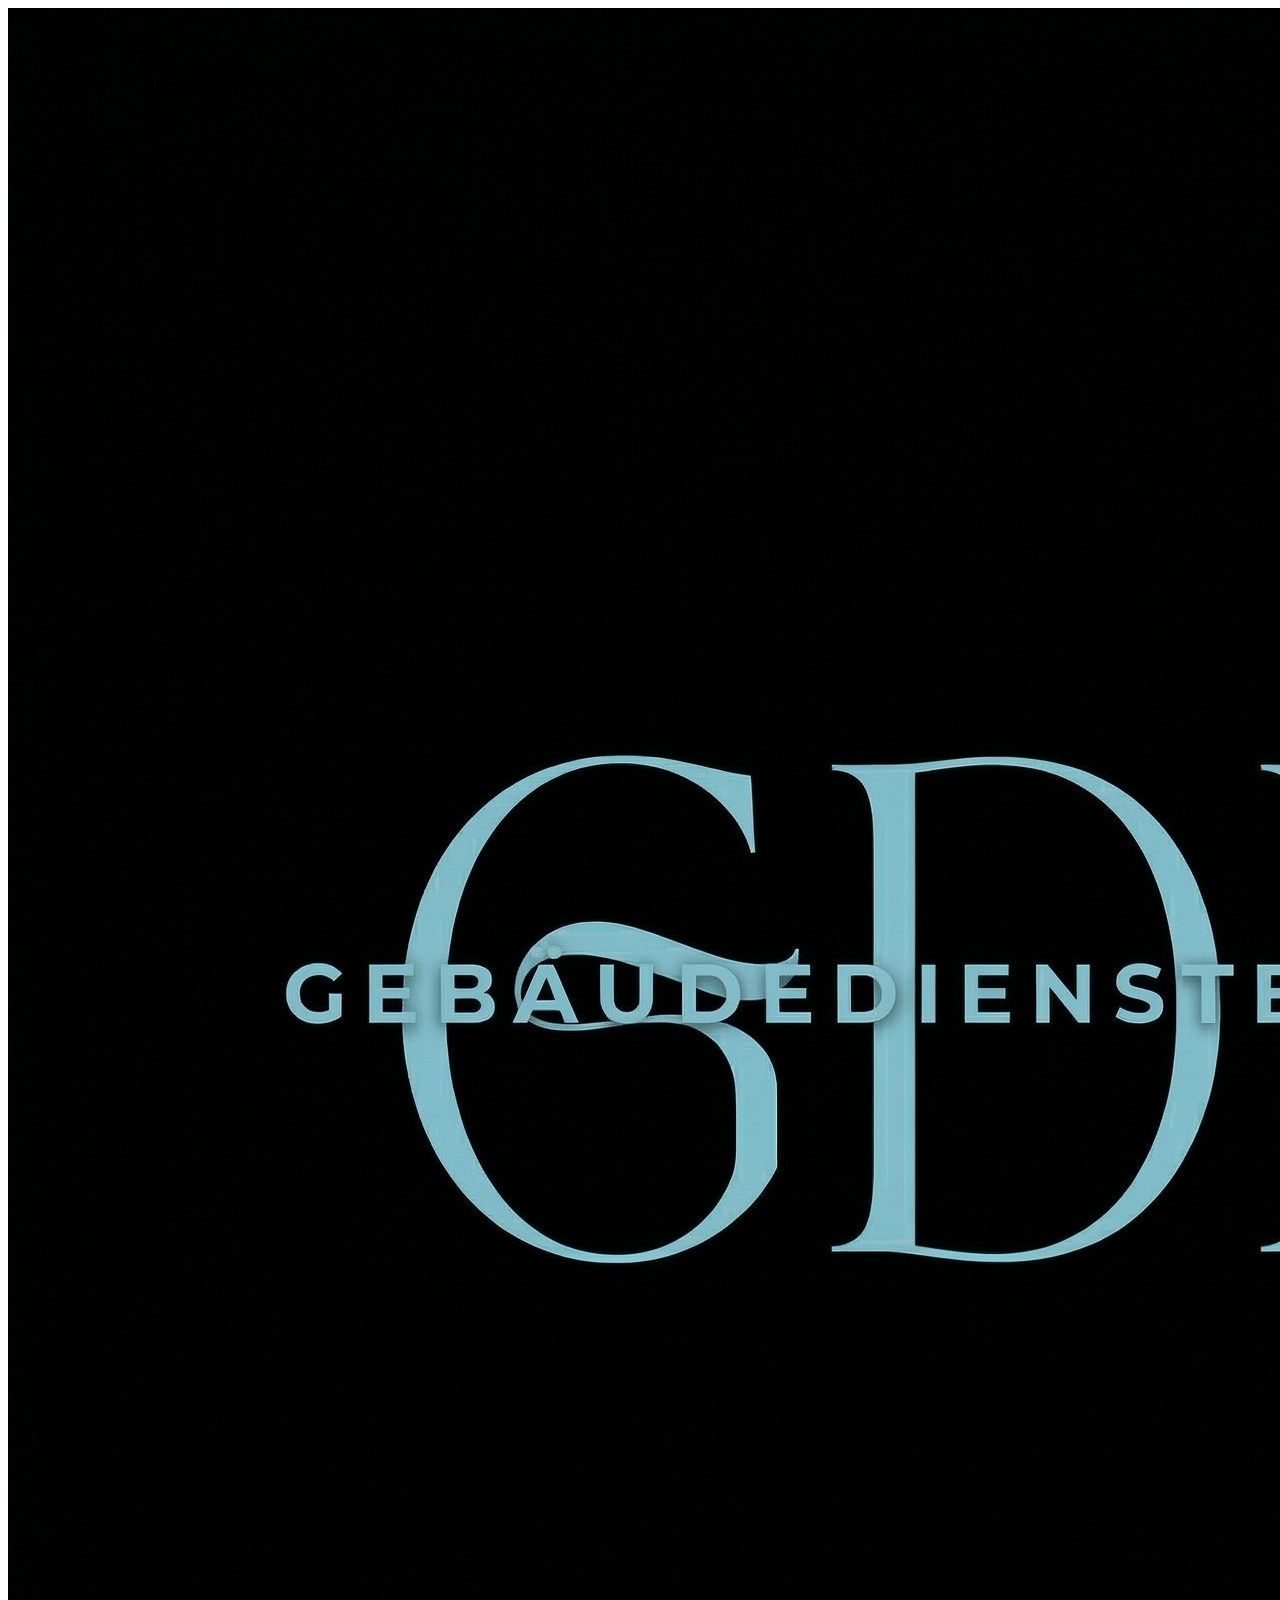
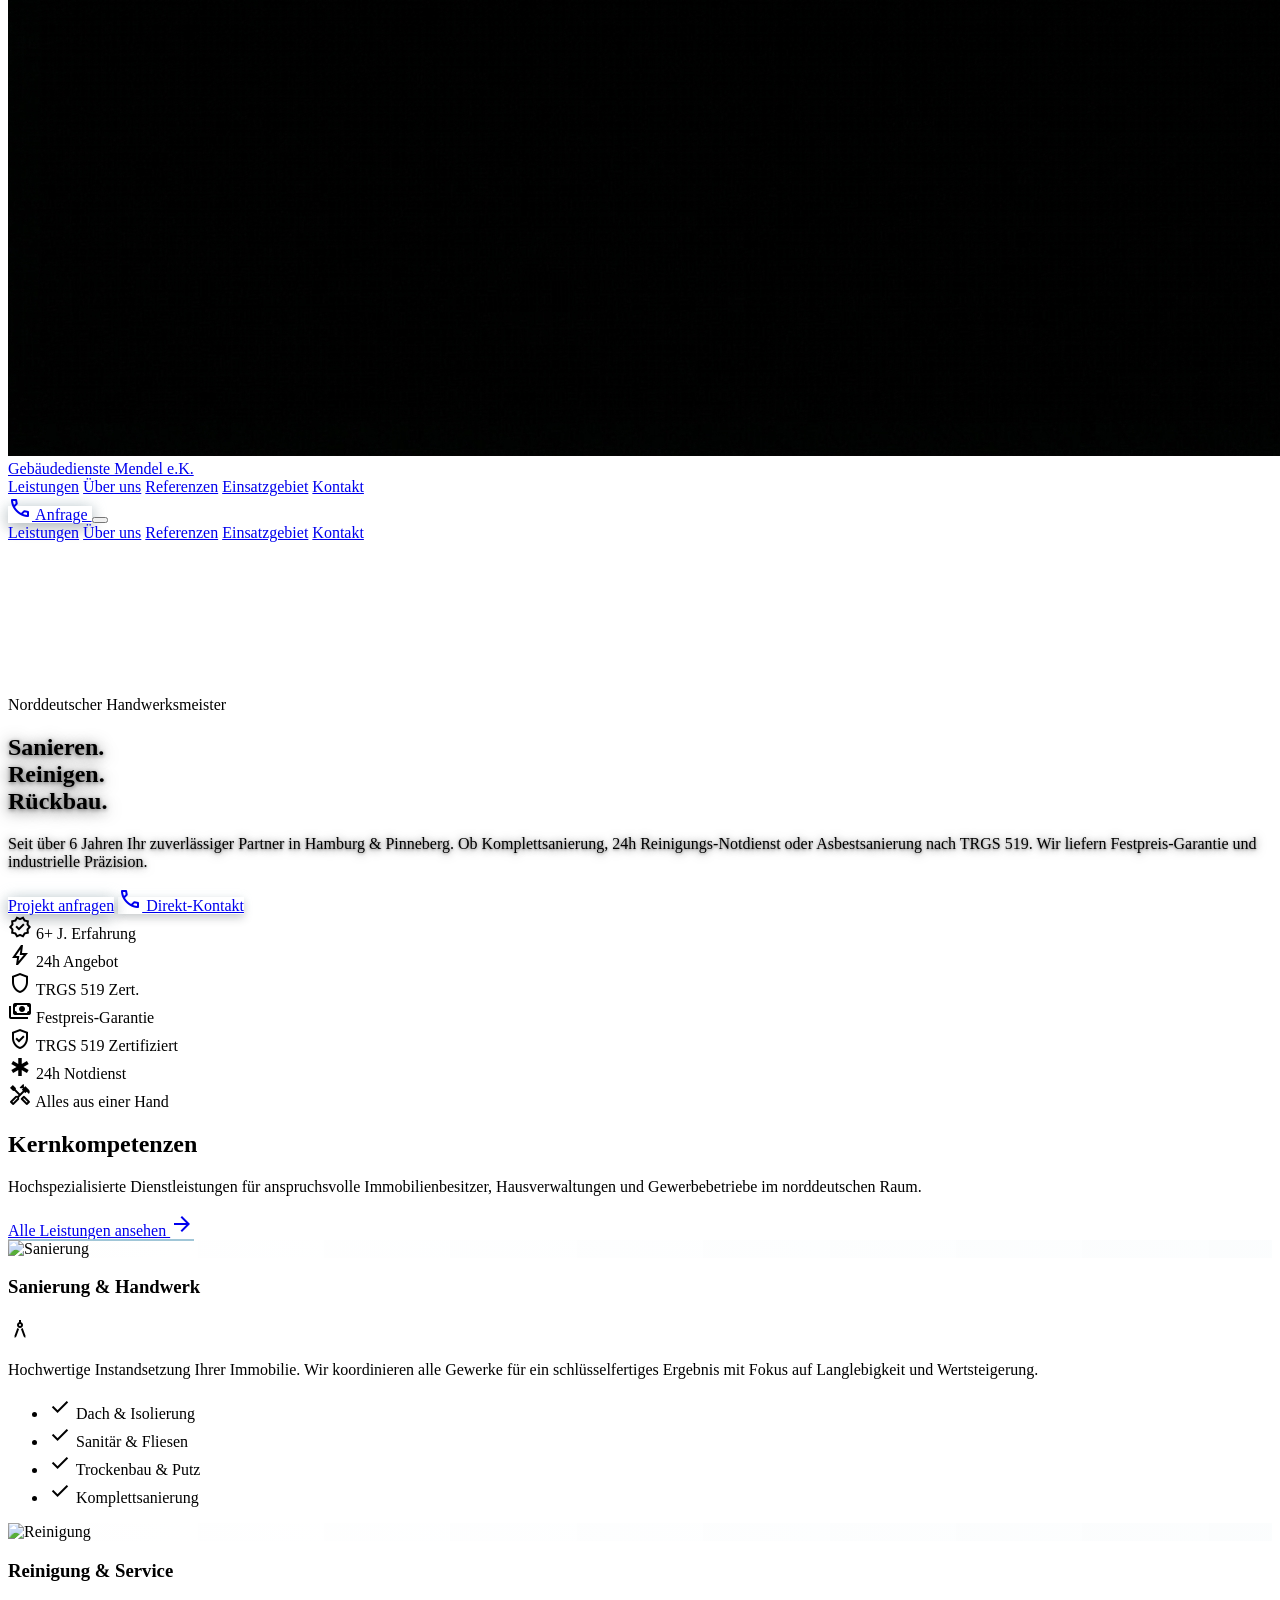
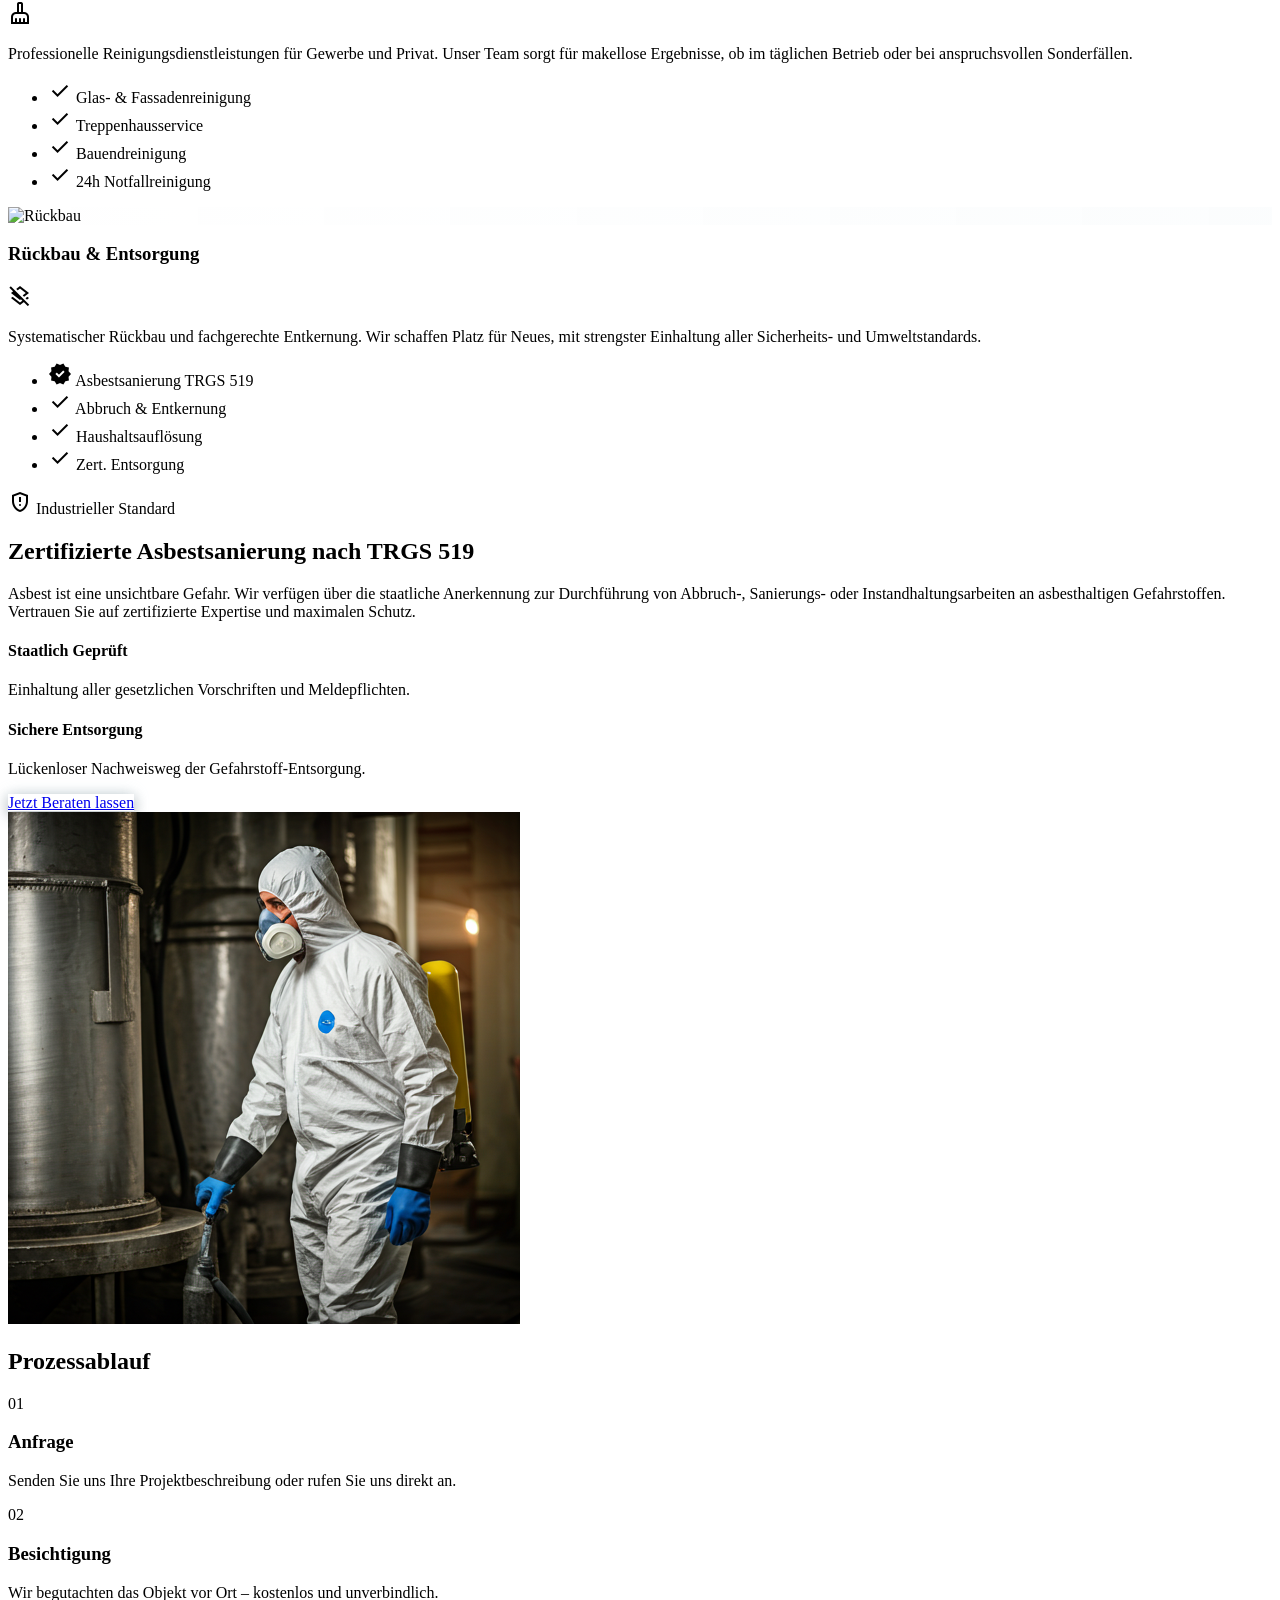
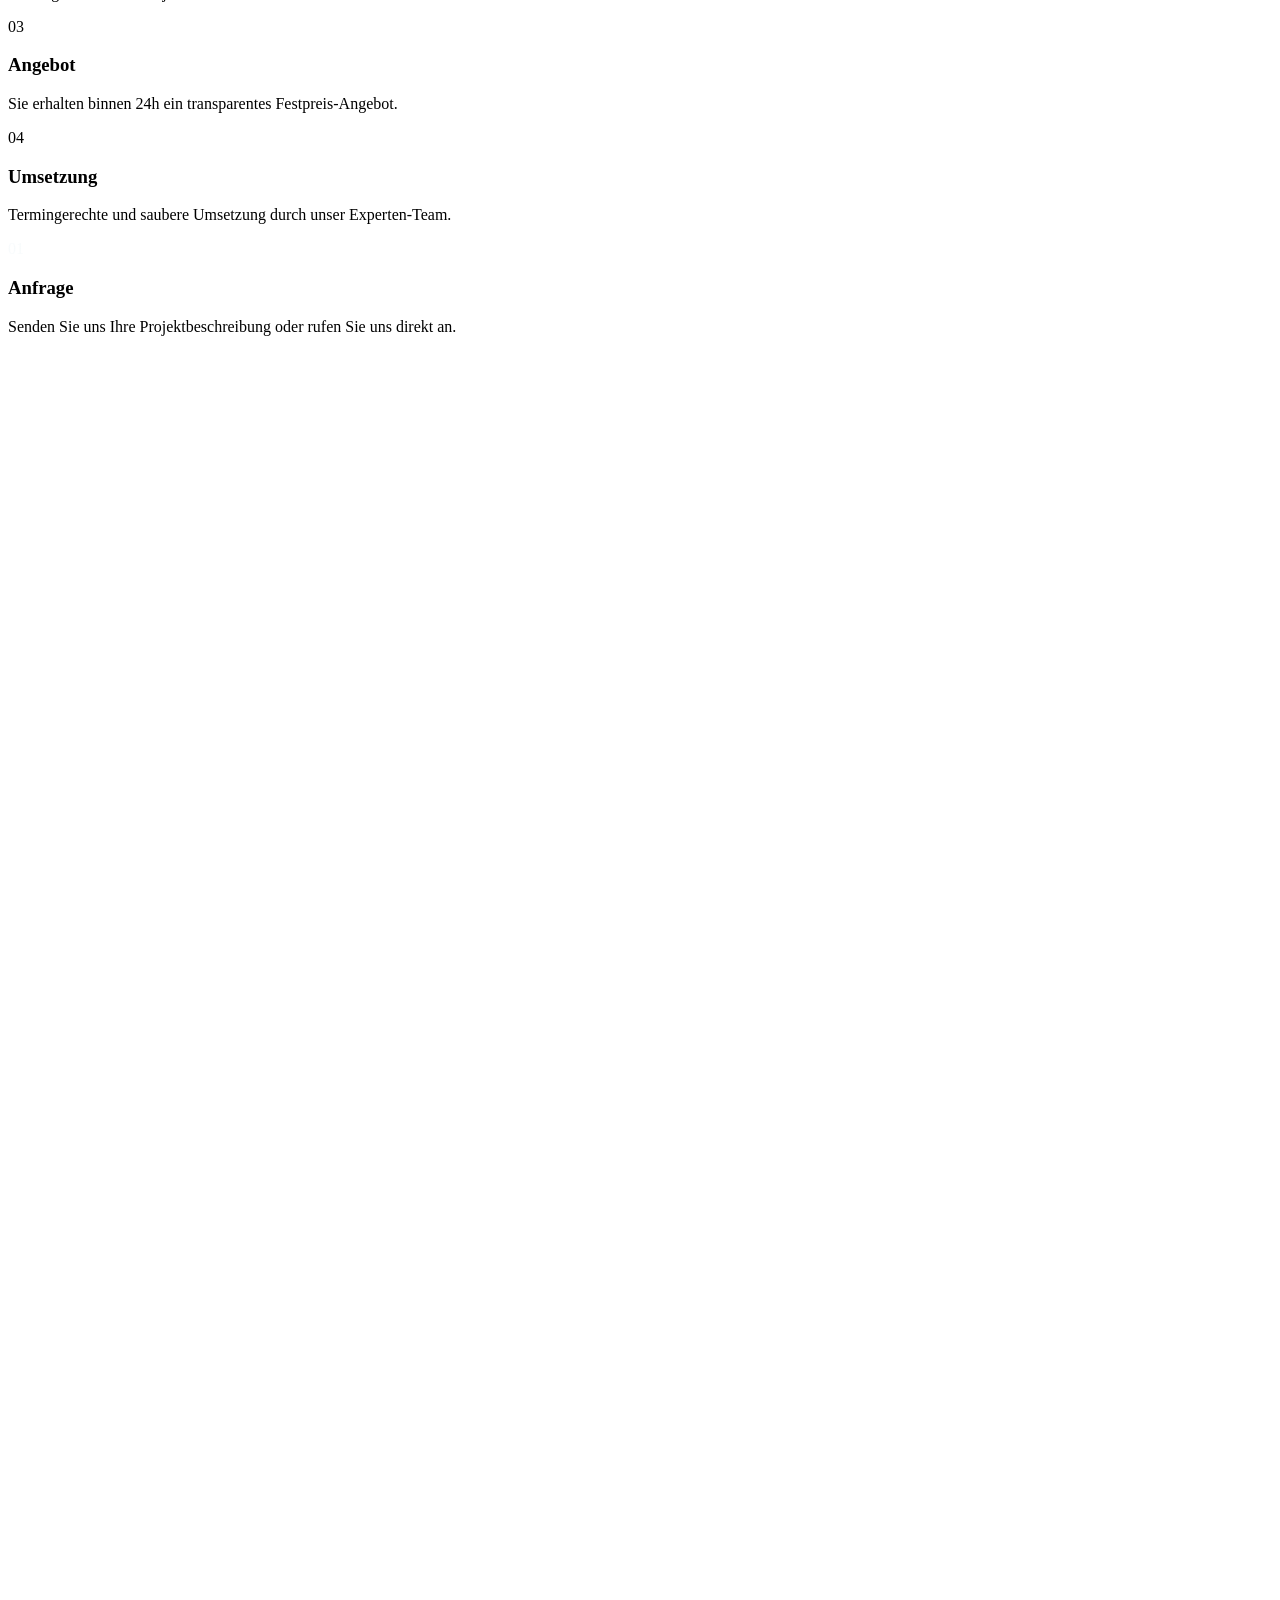
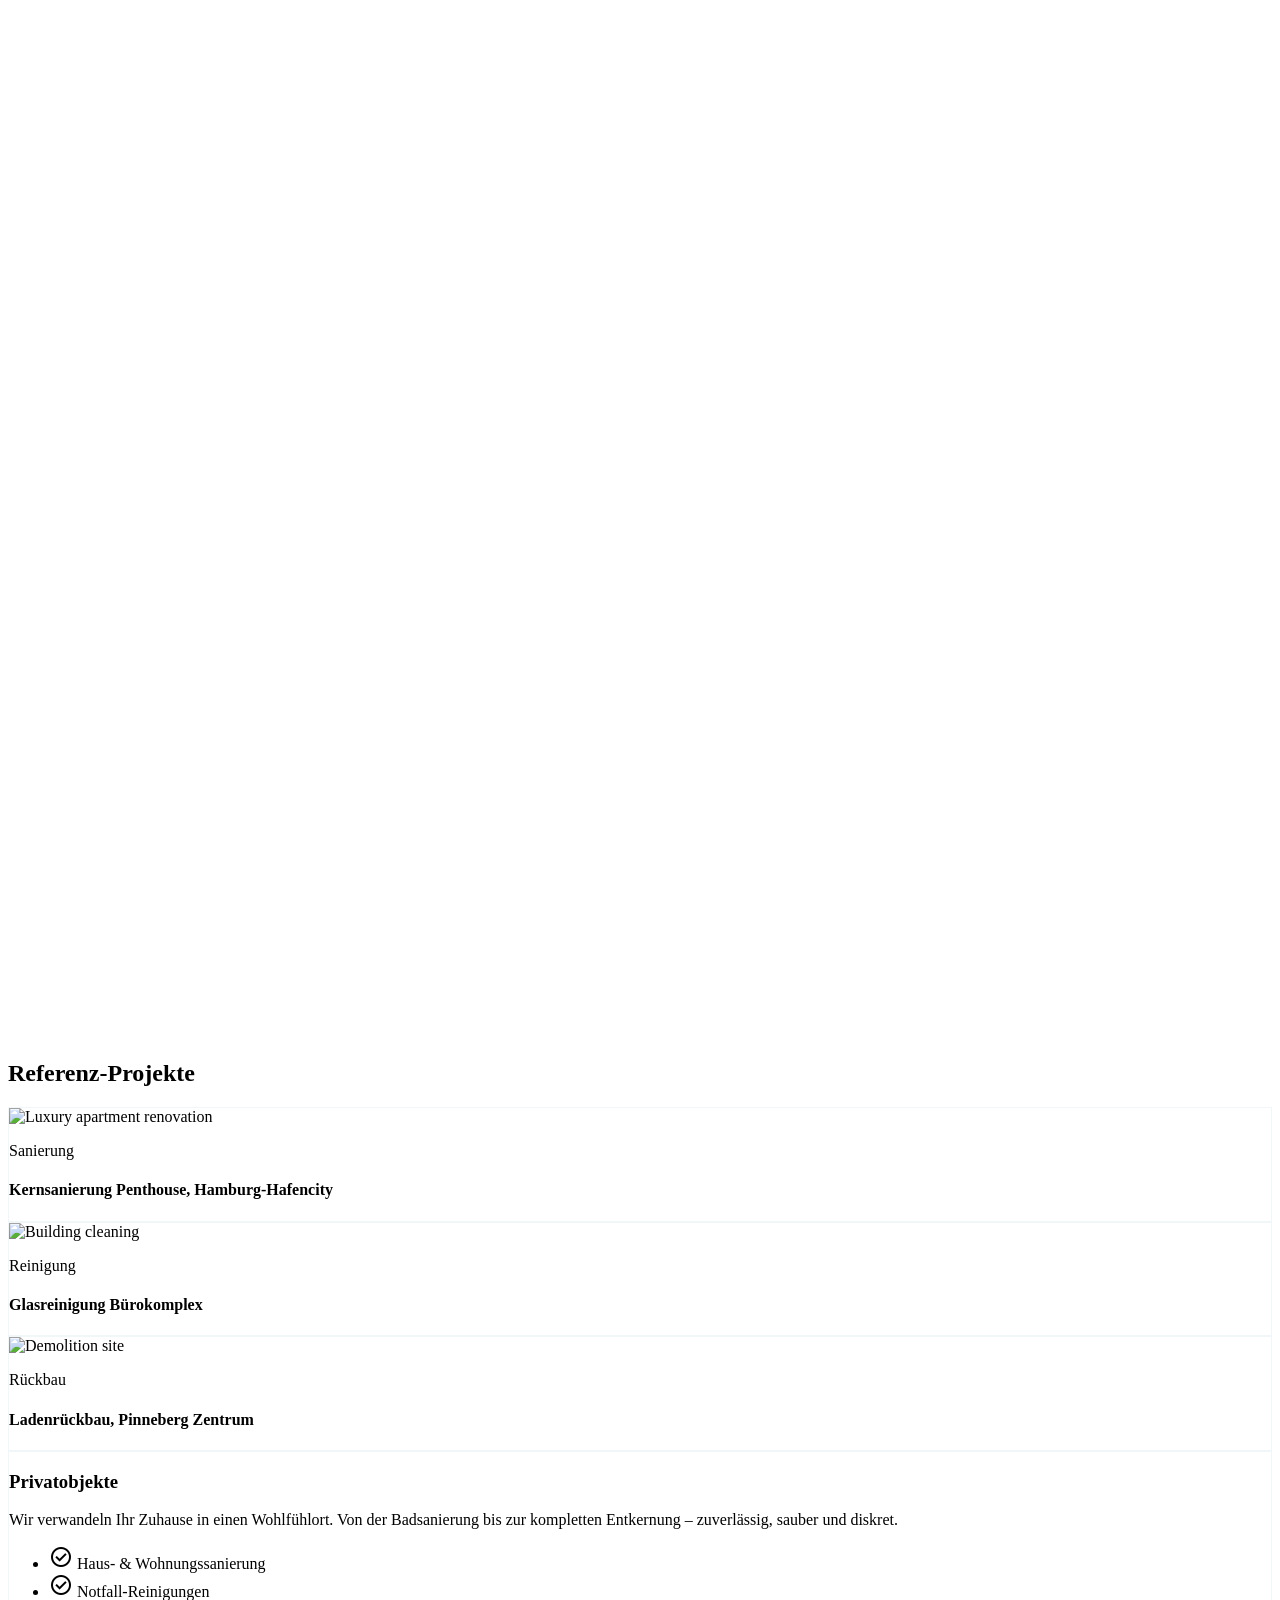
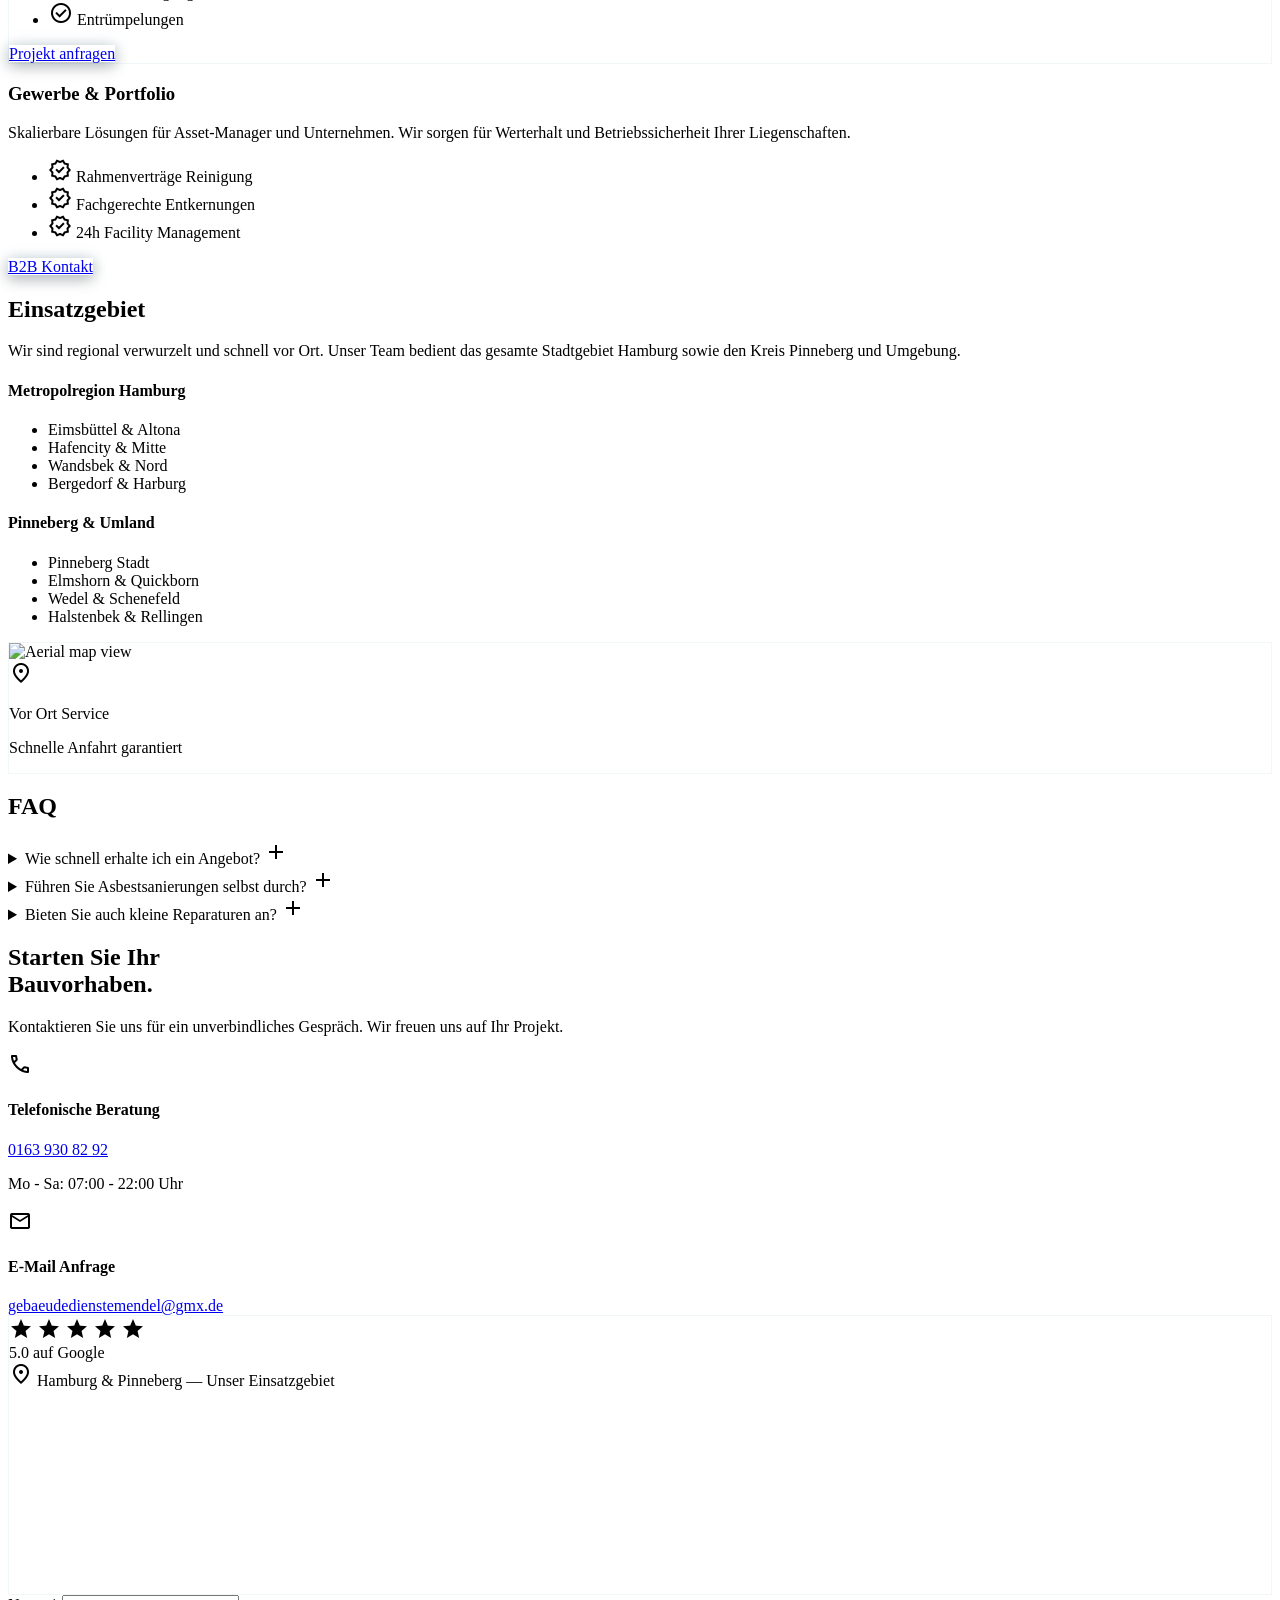
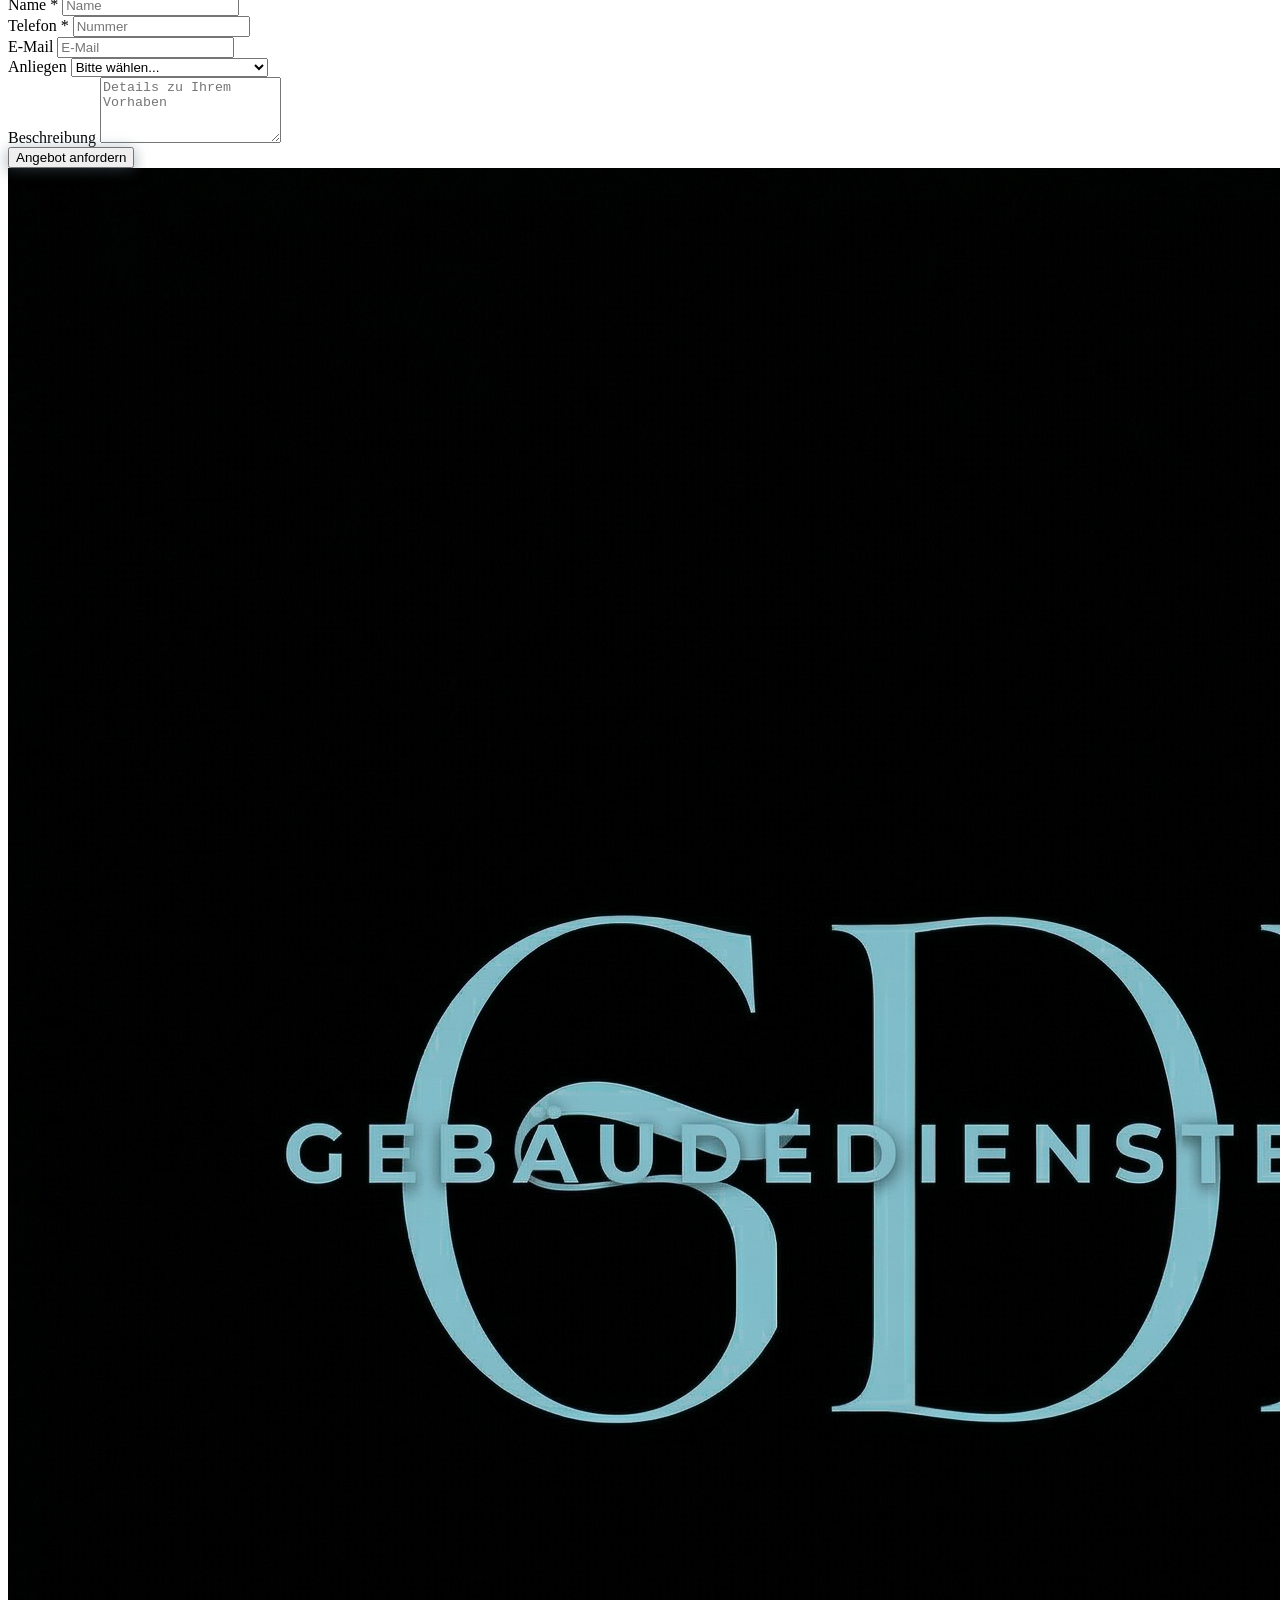
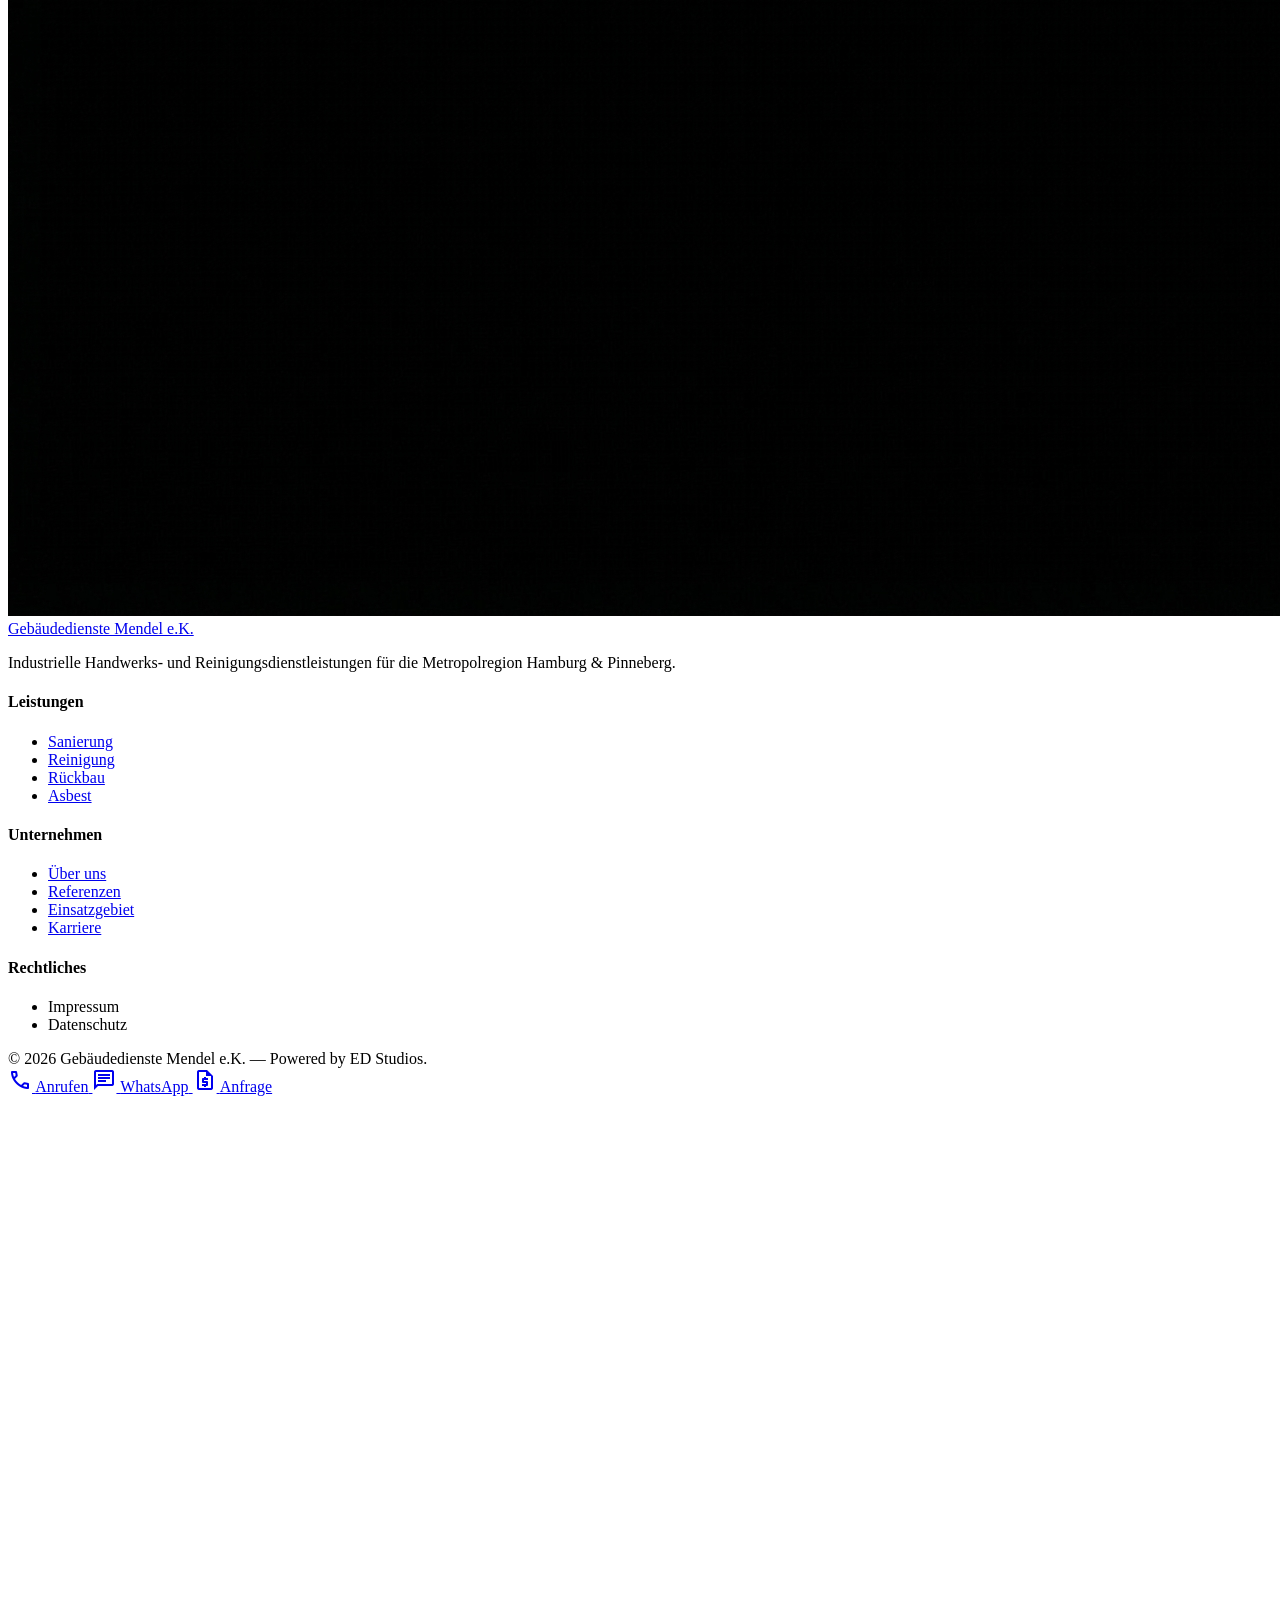
==== index.html @ cacb2486 "Fix process cards 03/04 not staying visible on mobile Measure actual sticky element height at runtim" ====
<!DOCTYPE html>
<html class="scroll-smooth" lang="de">
<head>
<meta charset="utf-8">
<meta content="width=device-width, initial-scale=1.0" name="viewport">
<meta name="description" content="Gebäudedienste Mendel e.K. – Ihr Experte für Sanierung, Reinigung & Rückbau in Hamburg und Pinneberg. TRGS 519 zertifiziert. Jetzt kostenlos anfragen!">
<title>Gebäudedienste Mendel e.K. | Sanierung, Reinigung & Rückbau in Hamburg & Pinneberg</title>
<link rel="preconnect" href="https://fonts.googleapis.com">
<link rel="preconnect" href="https://fonts.gstatic.com" crossorigin>
<link rel="preconnect" href="https://lh3.googleusercontent.com">
<link rel="dns-prefetch" href="https://cdn.tailwindcss.com">
<script src="https://cdn.tailwindcss.com?plugins=forms,container-queries"></script>
<link href="https://fonts.googleapis.com/css2?family=Space+Grotesk:wght@400;700&family=Inter:wght@400;500;600;700;800;900&display=swap" rel="stylesheet">
<link href="https://fonts.googleapis.com/css2?family=Material+Symbols+Outlined:opsz,wght,FILL,GRAD@20..48,100..700,0..1,-50..200&icon_names=add,architecture,arrow_forward,bolt,call,chat,check,check_circle,cleaning_services,close,emergency,gpp_maybe,handyman,layers_clear,location_on,mail,payments,request_quote,shield,star,verified,verified_user&display=swap" rel="stylesheet">
<script>
    tailwind.config = {
        darkMode: "class",
        theme: {
            extend: {
                colors: {
                    "primary": "#1A1D21",
                    "secondary": "#A0C6D7",
                    "accent": "#A0C6D7",
                    "tertiary-container": "#141c2f",
                    "error-container": "#ffdad6",
                    "on-error-container": "#93000a",
                    "primary-fixed": "#e1e2e8",
                    "surface-container-high": "#e7e8ea",
                    "background": "#0F1113",
                    "surface-bright": "#1A1D21",
                    "on-primary-container": "#A0C6D7",
                    "outline": "#75777b",
                    "error": "#ba1a1a",
                    "inverse-surface": "#f8f9fb",
                    "secondary-container": "#A0C6D7",
                    "on-secondary-container": "#0F1113",
                    "tertiary-fixed-dim": "#bec6e0",
                    "on-primary": "#ffffff",
                    "on-tertiary-fixed-variant": "#3f465c",
                    "on-primary-fixed-variant": "#44474b",
                    "primary-fixed-dim": "#c5c6cc",
                    "primary-container": "#1A1D21",
                    "surface-dim": "#121417",
                    "on-surface-variant": "#C5C6CA",
                    "on-tertiary-container": "#7c849c",
                    "on-tertiary": "#ffffff",
                    "surface-container-lowest": "#0A0C0E",
                    "surface-variant": "#2e3132",
                    "inverse-primary": "#c5c6cc",
                    "on-background": "#f8f9fb",
                    "surface-container-low": "#1A1D21",
                    "surface-container": "#1E2125",
                    "on-secondary": "#0F1113",
                    "on-primary-fixed": "#191c20",
                    "surface": "#1A1D21",
                    "inverse-on-surface": "#191c1e",
                    "surface-tint": "#A0C6D7",
                    "tertiary": "#00020a",
                    "outline-variant": "#45474a",
                    "on-surface": "#f8f9fb",
                    "surface-container-highest": "#2e3132",
                    "on-error": "#ffffff"
                },
                borderRadius: {
                    DEFAULT: "0px",
                    lg: "0.5rem",
                    xl: "0.75rem",
                    "2xl": "1rem",
                    "3xl": "1.5rem",
                    full: "9999px"
                },
                fontFamily: {
                    headline: ["Space Grotesk"],
                    body: ["Inter"],
                    label: ["Inter"]
                }
            }
        }
    }
</script>
<style>
    .material-symbols-outlined {
        font-variation-settings: 'FILL' 0, 'wght' 400, 'GRAD' 0, 'opsz' 24;
    }
    .hero-gradient {
        background: linear-gradient(135deg, #1A1D21 0%, #0F1113 100%);
    }
    .industrial-border {
        border: 1px solid rgba(160, 198, 215, 0.15);
    }
    .accent-underline {
        position: relative;
    }
    .accent-underline::after {
        content: '';
        position: absolute;
        bottom: -2px;
        left: 0;
        width: 100%;
        height: 2px;
        background-color: #A0C6D7;
    }
    html { scroll-behavior: smooth; }

    /* Button glow */
    .btn-glow {
        box-shadow: 0 0 15px rgba(160, 198, 215, 0.3), 0 4px 15px rgba(0,0,0,0.3);
        transition: all 0.3s ease;
    }
    .btn-glow:hover {
        box-shadow: 0 0 30px rgba(160, 198, 215, 0.5), 0 4px 20px rgba(0,0,0,0.4);
        transform: translateY(-2px);
    }
    .btn-outline-glow {
        box-shadow: 0 0 10px rgba(160, 198, 215, 0.15), 0 4px 10px rgba(0,0,0,0.2);
        transition: all 0.3s ease;
    }
    .btn-outline-glow:hover {
        box-shadow: 0 0 25px rgba(160, 198, 215, 0.35), 0 4px 15px rgba(0,0,0,0.3);
        transform: translateY(-2px);
    }

    /* Scroll animations */
    .reveal {
        opacity: 0;
        transform: translateY(40px);
        transition: opacity 0.8s cubic-bezier(0.16, 1, 0.3, 1), transform 0.8s cubic-bezier(0.16, 1, 0.3, 1);
    }
    .reveal.active {
        opacity: 1;
        transform: translateY(0);
    }
    .reveal-left {
        opacity: 0;
        transform: translateX(-60px);
        transition: opacity 0.8s cubic-bezier(0.16, 1, 0.3, 1), transform 0.8s cubic-bezier(0.16, 1, 0.3, 1);
    }
    .reveal-left.active {
        opacity: 1;
        transform: translateX(0);
    }
    .reveal-right {
        opacity: 0;
        transform: translateX(60px);
        transition: opacity 0.8s cubic-bezier(0.16, 1, 0.3, 1), transform 0.8s cubic-bezier(0.16, 1, 0.3, 1);
    }
    .reveal-right.active {
        opacity: 1;
        transform: translateX(0);
    }
    .reveal-scale {
        opacity: 0;
        transform: scale(0.9);
        transition: opacity 0.7s cubic-bezier(0.16, 1, 0.3, 1), transform 0.7s cubic-bezier(0.16, 1, 0.3, 1);
    }
    .reveal-scale.active {
        opacity: 1;
        transform: scale(1);
    }

    /* Staggered children */
    .stagger-children > * {
        opacity: 0;
        transform: translateY(30px);
        transition: opacity 0.6s cubic-bezier(0.16, 1, 0.3, 1), transform 0.6s cubic-bezier(0.16, 1, 0.3, 1);
    }
    .stagger-children.active > *:nth-child(1) { transition-delay: 0.05s; }
    .stagger-children.active > *:nth-child(2) { transition-delay: 0.12s; }
    .stagger-children.active > *:nth-child(3) { transition-delay: 0.19s; }
    .stagger-children.active > *:nth-child(4) { transition-delay: 0.26s; }
    .stagger-children.active > *:nth-child(5) { transition-delay: 0.33s; }
    .stagger-children.active > *:nth-child(6) { transition-delay: 0.40s; }
    .stagger-children.active > * {
        opacity: 1;
        transform: translateY(0);
    }

    /* Prozessablauf hover */
    .process-step .step-number {
        transition: color 0.4s ease, transform 0.4s ease, text-shadow 0.4s ease;
    }
    .process-step:hover .step-number {
        color: #A0C6D7 !important;
        text-shadow: 0 0 40px rgba(160, 198, 215, 0.6), 0 0 80px rgba(160, 198, 215, 0.3);
        transform: scale(1.08);
    }
    .process-step .step-content {
        transition: transform 0.4s ease;
    }
    .process-step:hover .step-content {
        transform: translateY(-4px);
    }

    /* Floating animation for hero elements */
    @keyframes float {
        0%, 100% { transform: translateY(0); }
        50% { transform: translateY(-8px); }
    }
    .float-anim {
        animation: float 6s ease-in-out infinite;
    }

    /* Hero text entrance */
    @keyframes heroSlideUp {
        from { opacity: 0; transform: translateY(50px); }
        to { opacity: 1; transform: translateY(0); }
    }
    .hero-anim-1 { animation: heroSlideUp 0.9s cubic-bezier(0.16, 1, 0.3, 1) 0.2s both; }
    .hero-anim-2 { animation: heroSlideUp 0.9s cubic-bezier(0.16, 1, 0.3, 1) 0.4s both; }
    .hero-anim-3 { animation: heroSlideUp 0.9s cubic-bezier(0.16, 1, 0.3, 1) 0.6s both; }
    .hero-anim-4 { animation: heroSlideUp 0.9s cubic-bezier(0.16, 1, 0.3, 1) 0.8s both; }
    .hero-anim-5 { animation: heroSlideUp 0.9s cubic-bezier(0.16, 1, 0.3, 1) 1.0s both; }

    /* Hero text readability */
    .hero-text-shadow {
        text-shadow: 0 2px 16px rgba(0,0,0,0.7), 0 1px 4px rgba(0,0,0,0.5);
    }
    .hero-text-shadow-sm {
        text-shadow: 0 1px 10px rgba(0,0,0,0.6), 0 1px 3px rgba(0,0,0,0.4);
    }

    /* Parallax-like subtle movement */
    @keyframes subtlePulse {
        0%, 100% { opacity: 0.55; }
        50% { opacity: 0.65; }
    }
    .video-overlay-pulse {
        animation: subtlePulse 4s ease-in-out infinite;
    }

    /* Card lift on hover */
    .card-hover {
        transition: transform 0.4s cubic-bezier(0.16, 1, 0.3, 1), box-shadow 0.4s ease;
    }
    .card-hover:hover {
        transform: translateY(-6px);
        box-shadow: 0 20px 40px rgba(0,0,0,0.3), 0 0 20px rgba(160, 198, 215, 0.1);
    }

    /* Counter animation */
    @keyframes countPulse {
        0% { transform: scale(1); }
        50% { transform: scale(1.05); }
        100% { transform: scale(1); }
    }

    /* Process card number fill */
    .process-num {
        background: linear-gradient(to top, #A0C6D7 var(--fill, 0%), rgba(160,198,215,0.08) var(--fill, 0%));
        -webkit-background-clip: text;
        -webkit-text-fill-color: transparent;
        background-clip: text;
        transition: --fill 0.05s linear;
    }

    /* Kernkompetenzen mobile swipe-in */
    @keyframes slideInCard {
        from { opacity: 0; transform: translateX(-30px) scale(0.95); }
        to { opacity: 1; transform: translateX(0) scale(1); }
    }
    .kompetenz-card-anim {
        opacity: 0;
    }
    .kompetenz-card-anim.active {
        animation: slideInCard 0.7s cubic-bezier(0.16, 1, 0.3, 1) forwards;
    }
    .kompetenz-card-anim:nth-child(2).active { animation-delay: 0.15s; }
    .kompetenz-card-anim:nth-child(3).active { animation-delay: 0.3s; }

    /* Nav shrink on scroll */
    .nav-scrolled {
        padding-top: 0.75rem !important;
        padding-bottom: 0.75rem !important;
    }

    /* Smooth line draw */
    .line-draw {
        width: 0;
        transition: width 1s cubic-bezier(0.16, 1, 0.3, 1);
    }
    .line-draw.active {
        width: 6rem;
    }

    /* Mobile burger */
    .burger-line {
        transition: all 0.3s ease;
    }

    /* Modal */
    .modal-overlay {
        opacity: 0;
        pointer-events: none;
        transition: opacity 0.3s ease;
    }
    .modal-overlay.open {
        opacity: 1;
        pointer-events: auto;
    }
    .modal-content {
        transform: translateY(30px) scale(0.97);
        transition: transform 0.4s cubic-bezier(0.16, 1, 0.3, 1);
    }
    .modal-overlay.open .modal-content {
        transform: translateY(0) scale(1);
    }

    /* Image shimmer */
    @keyframes shimmer {
        0% { background-position: -200% 0; }
        100% { background-position: 200% 0; }
    }
    .img-shimmer {
        position: relative;
        overflow: hidden;
    }
    .img-shimmer::after {
        content: '';
        position: absolute;
        inset: 0;
        background: linear-gradient(90deg, transparent, rgba(160,198,215,0.04), transparent);
        background-size: 200% 100%;
        animation: shimmer 3s ease-in-out infinite;
        pointer-events: none;
    }
</style>
</head>
<body class="bg-background font-body text-on-surface">

<!-- TopNavBar -->
<nav id="mainNav" class="fixed top-0 w-full z-50 bg-primary/90 backdrop-blur-xl border-b border-white/5 transition-all duration-300">
<div class="flex justify-between items-center w-full px-4 sm:px-6 py-4 max-w-screen-2xl mx-auto">
    <a href="index.html" class="flex items-center gap-2 sm:gap-3">
        <img src="assets/logo.png" alt="GDM Logo" class="h-14 sm:h-16 w-auto" style="mix-blend-mode: screen;">
        <span class="text-[11px] sm:text-xl font-bold font-headline text-secondary uppercase tracking-widest">
            Gebäudedienste Mendel e.K.
        </span>
    </a>
    <div class="hidden lg:flex items-center space-x-8">
        <a class="text-xs font-bold uppercase tracking-widest text-on-surface-variant hover:text-secondary transition-colors" href="#leistungen">Leistungen</a>
        <a class="text-xs font-bold uppercase tracking-widest text-on-surface-variant hover:text-secondary transition-colors" href="#ueber-uns">Über uns</a>
        <a class="text-xs font-bold uppercase tracking-widest text-on-surface-variant hover:text-secondary transition-colors" href="#referenzen">Referenzen</a>
        <a class="text-xs font-bold uppercase tracking-widest text-on-surface-variant hover:text-secondary transition-colors" href="#einsatzgebiet">Einsatzgebiet</a>
        <a class="text-xs font-bold uppercase tracking-widest text-on-surface-variant hover:text-secondary transition-colors" href="#kontakt">Kontakt</a>
    </div>
    <div class="flex items-center space-x-4">
        <a class="hidden lg:inline-flex items-center justify-center bg-secondary text-primary px-6 py-3 text-xs font-bold uppercase tracking-widest rounded-full btn-glow" href="tel:+491639308292">
            <span class="material-symbols-outlined mr-1 text-sm align-middle">call</span> Anfrage
        </a>
        <!-- Mobile burger -->
        <button id="burgerBtn" class="lg:hidden flex flex-col gap-1.5 p-2" onclick="document.getElementById('mobileMenu').classList.toggle('hidden')">
            <span class="burger-line w-6 h-0.5 bg-white block"></span>
            <span class="burger-line w-6 h-0.5 bg-white block"></span>
            <span class="burger-line w-4 h-0.5 bg-white block"></span>
        </button>
    </div>
</div>
<!-- Mobile dropdown menu -->
<div id="mobileMenu" class="hidden lg:hidden bg-primary/95 backdrop-blur-xl border-t border-white/5 px-6 py-6 space-y-4">
    <a class="block text-sm font-bold uppercase tracking-widest text-on-surface-variant hover:text-secondary transition-colors py-2" href="#leistungen" onclick="document.getElementById('mobileMenu').classList.add('hidden')">Leistungen</a>
    <a class="block text-sm font-bold uppercase tracking-widest text-on-surface-variant hover:text-secondary transition-colors py-2" href="#ueber-uns" onclick="document.getElementById('mobileMenu').classList.add('hidden')">Über uns</a>
    <a class="block text-sm font-bold uppercase tracking-widest text-on-surface-variant hover:text-secondary transition-colors py-2" href="#referenzen" onclick="document.getElementById('mobileMenu').classList.add('hidden')">Referenzen</a>
    <a class="block text-sm font-bold uppercase tracking-widest text-on-surface-variant hover:text-secondary transition-colors py-2" href="#einsatzgebiet" onclick="document.getElementById('mobileMenu').classList.add('hidden')">Einsatzgebiet</a>
    <a class="block text-sm font-bold uppercase tracking-widest text-on-surface-variant hover:text-secondary transition-colors py-2" href="#kontakt" onclick="document.getElementById('mobileMenu').classList.add('hidden')">Kontakt</a>
</div>
</nav>

<!-- Hero Section with Video Background -->
<section class="pt-28 sm:pt-40 pb-20 sm:pb-24 relative overflow-hidden min-h-[90vh] flex items-center">
<!-- Video Background -->
<div class="absolute inset-0 z-0">
    <video autoplay muted loop playsinline preload="metadata" class="w-full h-full object-cover" poster="">
        <source src="assets/video-header-neu.mp4" type="video/mp4">
    </video>
    <div class="absolute inset-0 bg-gradient-to-r from-background/80 via-background/60 to-transparent"></div>
    <div class="absolute inset-0 bg-black/25"></div>
</div>
<div class="max-w-screen-2xl mx-auto px-4 sm:px-6 relative z-10 w-full">
    <div class="max-w-3xl">
        <span class="hero-anim-1 inline-block py-1.5 px-4 bg-secondary/10 border border-secondary/30 text-secondary text-[10px] font-bold uppercase tracking-[0.2em] mb-8 rounded-lg">Norddeutscher Handwerksmeister</span>
        <h1 class="hero-anim-2 hero-text-shadow text-5xl sm:text-6xl md:text-8xl font-headline font-bold leading-[0.9] tracking-tight mb-8">
            Sanieren.<br>Reinigen.<br>Rückbau.
        </h1>
        <div class="hero-anim-3 w-24 h-1 bg-secondary mb-10"></div>
        <p class="hero-anim-3 hero-text-shadow-sm text-base sm:text-lg text-on-surface-variant max-w-xl mb-12 leading-relaxed">
            Seit über 6 Jahren Ihr zuverlässiger Partner in Hamburg & Pinneberg. Ob Komplettsanierung, 24h Reinigungs-Notdienst oder Asbestsanierung nach TRGS 519. Wir liefern Festpreis-Garantie und industrielle Präzision.
        </p>
        <div class="hero-anim-4 flex flex-col sm:flex-row gap-4 sm:gap-6 mb-16">
            <a class="bg-secondary text-primary px-8 sm:px-10 py-4 sm:py-5 font-bold uppercase tracking-widest text-xs inline-flex items-center justify-center rounded-full btn-glow" href="mailto:gebaeudedienstemendel@gmx.de?subject=Projektanfrage">Projekt anfragen</a>
            <a class="border border-secondary/40 hover:border-secondary px-8 sm:px-10 py-4 sm:py-5 font-bold uppercase tracking-widest text-xs flex items-center justify-center text-center rounded-full btn-outline-glow text-secondary" href="tel:+491639308292">
                <span class="material-symbols-outlined mr-2 text-lg">call</span> Direkt-Kontakt
            </a>
        </div>
        <div class="hero-anim-5 flex flex-wrap justify-center sm:justify-start gap-x-8 gap-y-3 text-[10px] font-bold uppercase tracking-[0.15em] text-on-surface-variant/60">
            <div class="flex items-center"><span class="material-symbols-outlined text-secondary mr-2 text-base">verified</span> 6+ J. Erfahrung</div>
            <div class="flex items-center"><span class="material-symbols-outlined text-secondary mr-2 text-base">bolt</span> 24h Angebot</div>
            <div class="flex items-center w-full sm:w-auto justify-center sm:justify-start"><span class="material-symbols-outlined text-secondary mr-2 text-base">shield</span> TRGS 519 Zert.</div>
        </div>
    </div>
</div>
</section>

<!-- USP-BAR -->
<section class="bg-surface-container-low py-12 sm:py-16 border-y border-white/5">
<div class="max-w-screen-2xl mx-auto px-4 sm:px-6">
    <div class="grid grid-cols-2 md:grid-cols-4 gap-8 sm:gap-12 stagger-children reveal-trigger">
        <div class="flex flex-col items-center text-center float-anim" style="animation-delay: 0s;">
            <span class="material-symbols-outlined text-secondary text-3xl mb-4">payments</span>
            <span class="text-on-surface-variant text-[10px] font-bold uppercase tracking-widest">Festpreis-Garantie</span>
        </div>
        <div class="flex flex-col items-center text-center float-anim" style="animation-delay: 0.5s;">
            <span class="material-symbols-outlined text-secondary text-3xl mb-4">verified_user</span>
            <span class="text-on-surface-variant text-[10px] font-bold uppercase tracking-widest">TRGS 519 Zertifiziert</span>
        </div>
        <div class="flex flex-col items-center text-center float-anim" style="animation-delay: 1s;">
            <span class="material-symbols-outlined text-secondary text-3xl mb-4">emergency</span>
            <span class="text-on-surface-variant text-[10px] font-bold uppercase tracking-widest">24h Notdienst</span>
        </div>
        <div class="flex flex-col items-center text-center float-anim" style="animation-delay: 1.5s;">
            <span class="material-symbols-outlined text-secondary text-3xl mb-4">handyman</span>
            <span class="text-on-surface-variant text-[10px] font-bold uppercase tracking-widest">Alles aus einer Hand</span>
        </div>
    </div>
</div>
</section>

<!-- 3-PILLAR SERVICES / Kernkompetenzen -->
<section class="py-20 sm:py-24 bg-background" id="leistungen">
<div class="max-w-screen-2xl mx-auto px-4 sm:px-6">
    <div class="flex flex-col md:flex-row justify-between items-start md:items-end mb-16 sm:mb-20 gap-8 reveal">
        <div class="max-w-2xl">
            <h2 class="text-3xl sm:text-4xl md:text-5xl font-headline font-bold mb-6 tracking-tight">Kernkompetenzen</h2>
            <p class="text-on-surface-variant leading-relaxed">Hochspezialisierte Dienstleistungen für anspruchsvolle Immobilienbesitzer, Hausverwaltungen und Gewerbebetriebe im norddeutschen Raum.</p>
        </div>
        <a class="text-secondary font-bold uppercase text-xs tracking-[0.2em] flex items-center group accent-underline pb-1 shrink-0" href="leistungen.html">
            Alle Leistungen ansehen <span class="material-symbols-outlined ml-3 transition-transform group-hover:translate-x-2">arrow_forward</span>
        </a>
    </div>
    <div class="grid md:grid-cols-3 gap-6 sm:gap-8 stagger-children reveal-trigger">
        <!-- Pillar A -->
        <div class="bg-surface-container-lowest border border-white/5 hover:border-secondary/30 transition-all group card-hover rounded-xl overflow-hidden kompetenz-card-anim">
            <div class="aspect-video overflow-hidden grayscale hover:grayscale-0 transition-all duration-500 img-shimmer">
                <img alt="Sanierung" class="w-full h-full object-cover" loading="lazy" src="https://lh3.googleusercontent.com/aida-public/[base64]">
            </div>
            <div class="p-6 sm:p-8">
                <div class="flex items-center justify-between mb-6">
                    <h3 class="text-lg sm:text-xl font-headline font-bold">Sanierung & Handwerk</h3>
                    <span class="material-symbols-outlined text-secondary">architecture</span>
                </div>
                <p class="text-sm text-on-surface-variant mb-8 leading-relaxed">Hochwertige Instandsetzung Ihrer Immobilie. Wir koordinieren alle Gewerke für ein schlüsselfertiges Ergebnis mit Fokus auf Langlebigkeit und Wertsteigerung.</p>
                <ul class="space-y-4 mb-8 text-[11px] font-bold uppercase tracking-widest text-on-surface-variant/80">
                    <li class="flex items-start"><span class="material-symbols-outlined text-secondary mr-3 text-sm">check</span> Dach & Isolierung</li>
                    <li class="flex items-start"><span class="material-symbols-outlined text-secondary mr-3 text-sm">check</span> Sanitär & Fliesen</li>
                    <li class="flex items-start"><span class="material-symbols-outlined text-secondary mr-3 text-sm">check</span> Trockenbau & Putz</li>
                    <li class="flex items-start"><span class="material-symbols-outlined text-secondary mr-3 text-sm">check</span> Komplettsanierung</li>
                </ul>
            </div>
        </div>
        <!-- Pillar B -->
        <div class="bg-surface-container-lowest border border-white/5 hover:border-secondary/30 transition-all group card-hover rounded-xl overflow-hidden kompetenz-card-anim">
            <div class="aspect-video overflow-hidden grayscale hover:grayscale-0 transition-all duration-500 img-shimmer">
                <img alt="Reinigung" class="w-full h-full object-cover" loading="lazy" src="https://lh3.googleusercontent.com/aida-public/[base64]">
            </div>
            <div class="p-6 sm:p-8">
                <div class="flex items-center justify-between mb-6">
                    <h3 class="text-lg sm:text-xl font-headline font-bold">Reinigung & Service</h3>
                    <span class="material-symbols-outlined text-secondary">cleaning_services</span>
                </div>
                <p class="text-sm text-on-surface-variant mb-8 leading-relaxed">Professionelle Reinigungsdienstleistungen für Gewerbe und Privat. Unser Team sorgt für makellose Ergebnisse, ob im täglichen Betrieb oder bei anspruchsvollen Sonderfällen.</p>
                <ul class="space-y-4 mb-8 text-[11px] font-bold uppercase tracking-widest text-on-surface-variant/80">
                    <li class="flex items-start"><span class="material-symbols-outlined text-secondary mr-3 text-sm">check</span> Glas- & Fassadenreinigung</li>
                    <li class="flex items-start"><span class="material-symbols-outlined text-secondary mr-3 text-sm">check</span> Treppenhausservice</li>
                    <li class="flex items-start"><span class="material-symbols-outlined text-secondary mr-3 text-sm">check</span> Bauendreinigung</li>
                    <li class="flex items-start"><span class="material-symbols-outlined text-secondary mr-3 text-sm">check</span> 24h Notfallreinigung</li>
                </ul>
            </div>
        </div>
        <!-- Pillar C -->
        <div class="bg-surface-container-lowest border border-white/5 hover:border-secondary/30 transition-all group card-hover rounded-xl overflow-hidden kompetenz-card-anim">
            <div class="aspect-video overflow-hidden grayscale hover:grayscale-0 transition-all duration-500 img-shimmer">
                <img alt="Rückbau" class="w-full h-full object-cover" loading="lazy" src="https://lh3.googleusercontent.com/aida-public/[base64]">
            </div>
            <div class="p-6 sm:p-8">
                <div class="flex items-center justify-between mb-6">
                    <h3 class="text-lg sm:text-xl font-headline font-bold">Rückbau & Entsorgung</h3>
                    <span class="material-symbols-outlined text-secondary">layers_clear</span>
                </div>
                <p class="text-sm text-on-surface-variant mb-8 leading-relaxed">Systematischer Rückbau und fachgerechte Entkernung. Wir schaffen Platz für Neues, mit strengster Einhaltung aller Sicherheits- und Umweltstandards.</p>
                <ul class="space-y-4 mb-8 text-[11px] font-bold uppercase tracking-widest text-on-surface-variant/80">
                    <!-- TRGS 519 hervorgehoben -->
                    <li class="flex items-center bg-secondary/10 border border-secondary/30 rounded-lg px-3 py-2.5">
                        <span class="material-symbols-outlined text-secondary mr-3 text-base" style="font-variation-settings: 'FILL' 1;">verified</span>
                        <span class="font-black text-secondary text-xs tracking-widest">Asbestsanierung TRGS 519</span>
                    </li>
                    <li class="flex items-start"><span class="material-symbols-outlined text-secondary mr-3 text-sm">check</span> Abbruch & Entkernung</li>
                    <li class="flex items-start"><span class="material-symbols-outlined text-secondary mr-3 text-sm">check</span> Haushaltsauflösung</li>
                    <li class="flex items-start"><span class="material-symbols-outlined text-secondary mr-3 text-sm">check</span> Zert. Entsorgung</li>
                </ul>
            </div>
        </div>
    </div>
</div>
</section>

<!-- TRGS 519 HIGHLIGHT -->
<section class="bg-surface-container text-white overflow-hidden border-y border-white/5">
<div class="grid lg:grid-cols-2 items-center">
    <div class="p-8 sm:p-12 md:p-24 reveal-left">
        <div class="inline-flex items-center space-x-3 text-secondary mb-8">
            <span class="material-symbols-outlined text-4xl">gpp_maybe</span>
            <span class="text-xs font-bold uppercase tracking-[0.2em]">Industrieller Standard</span>
        </div>
        <h2 class="text-3xl sm:text-4xl md:text-5xl font-headline font-bold mb-10 leading-tight">Zertifizierte Asbestsanierung nach TRGS 519</h2>
        <p class="text-on-surface-variant text-base sm:text-lg leading-relaxed mb-12">
            Asbest ist eine unsichtbare Gefahr. Wir verfügen über die staatliche Anerkennung zur Durchführung von Abbruch-, Sanierungs- oder Instandhaltungsarbeiten an asbesthaltigen Gefahrstoffen. Vertrauen Sie auf zertifizierte Expertise und maximalen Schutz.
        </p>
        <div class="grid grid-cols-1 sm:grid-cols-2 gap-8 mb-12">
            <div class="border-l border-secondary/50 pl-6">
                <h4 class="font-bold mb-3 uppercase text-[10px] tracking-widest text-secondary">Staatlich Geprüft</h4>
                <p class="text-sm text-on-surface-variant">Einhaltung aller gesetzlichen Vorschriften und Meldepflichten.</p>
            </div>
            <div class="border-l border-secondary/50 pl-6">
                <h4 class="font-bold mb-3 uppercase text-[10px] tracking-widest text-secondary">Sichere Entsorgung</h4>
                <p class="text-sm text-on-surface-variant">Lückenloser Nachweisweg der Gefahrstoff-Entsorgung.</p>
            </div>
        </div>
        <a class="inline-flex items-center justify-center bg-secondary text-primary px-10 sm:px-12 py-4 sm:py-5 font-bold uppercase tracking-widest text-xs rounded-full btn-glow" href="#kontakt">Jetzt Beraten lassen</a>
    </div>
    <div class="h-64 sm:h-80 lg:h-full lg:min-h-[500px] grayscale brightness-50 contrast-125 reveal-right">
        <img class="w-full h-full object-cover" alt="Worker in protective suit" loading="lazy" src="assets/trgs519-schutzkleidung.jpg">
    </div>
</div>
</section>

<!-- ABLAUF / Prozessablauf -->
<section class="py-20 sm:py-24 bg-surface-container-low">
<div class="max-w-screen-2xl mx-auto px-4 sm:px-6">
    <div class="text-center mb-16 sm:mb-20 reveal">
        <h2 class="text-3xl sm:text-4xl md:text-5xl font-headline font-bold mb-6 tracking-tight">Prozessablauf</h2>
        <div class="w-20 h-1 bg-secondary mx-auto line-draw"></div>
    </div>
    <!-- Desktop: grid layout -->
    <div class="hidden md:grid md:grid-cols-4 gap-8 sm:gap-12 relative stagger-children reveal-trigger">
        <div class="relative group process-step cursor-default">
            <div class="step-number text-8xl font-black text-secondary/5 absolute -top-10 left-0 select-none">01</div>
            <div class="step-content relative pt-10">
                <h3 class="text-lg font-bold mb-4 uppercase tracking-wider text-secondary">Anfrage</h3>
                <p class="text-on-surface-variant text-sm leading-relaxed">Senden Sie uns Ihre Projektbeschreibung oder rufen Sie uns direkt an.</p>
            </div>
        </div>
        <div class="relative group process-step cursor-default">
            <div class="step-number text-8xl font-black text-secondary/5 absolute -top-10 left-0 select-none">02</div>
            <div class="step-content relative pt-10">
                <h3 class="text-lg font-bold mb-4 uppercase tracking-wider text-secondary">Besichtigung</h3>
                <p class="text-on-surface-variant text-sm leading-relaxed">Wir begutachten das Objekt vor Ort – kostenlos und unverbindlich.</p>
            </div>
        </div>
        <div class="relative group process-step cursor-default">
            <div class="step-number text-8xl font-black text-secondary/5 absolute -top-10 left-0 select-none">03</div>
            <div class="step-content relative pt-10">
                <h3 class="text-lg font-bold mb-4 uppercase tracking-wider text-secondary">Angebot</h3>
                <p class="text-on-surface-variant text-sm leading-relaxed">Sie erhalten binnen 24h ein transparentes Festpreis-Angebot.</p>
            </div>
        </div>
        <div class="relative group process-step cursor-default">
            <div class="step-number text-8xl font-black text-secondary/5 absolute -top-10 left-0 select-none">04</div>
            <div class="step-content relative pt-10">
                <h3 class="text-lg font-bold mb-4 uppercase tracking-wider text-secondary">Umsetzung</h3>
                <p class="text-on-surface-variant text-sm leading-relaxed">Termingerechte und saubere Umsetzung durch unser Experten-Team.</p>
            </div>
        </div>
    </div>
    <!-- Mobile: stacking cards with scroll-fill numbers -->
    <div id="processCards" class="md:hidden relative" style="height: 2400px;">
        <div class="sticky top-24" data-sticky style="height: auto;">
            <div class="process-card bg-surface-container border border-white/10 rounded-2xl p-6 shadow-2xl" data-step="0" style="margin-bottom: -16px; position: relative; z-index: 1;">
                <div class="process-num text-6xl font-black font-headline mb-3 leading-none" data-fill="0">01</div>
                <h3 class="text-lg font-bold mb-2 uppercase tracking-wider text-secondary">Anfrage</h3>
                <p class="text-on-surface-variant text-sm leading-relaxed">Senden Sie uns Ihre Projektbeschreibung oder rufen Sie uns direkt an.</p>
            </div>
            <div class="process-card bg-surface-container border border-white/10 rounded-2xl p-6 shadow-2xl" data-step="1" style="opacity:0; transform: translateY(60px); margin-bottom: -16px; position: relative; z-index: 2;">
                <div class="process-num text-6xl font-black font-headline mb-3 leading-none" data-fill="0">02</div>
                <h3 class="text-lg font-bold mb-2 uppercase tracking-wider text-secondary">Besichtigung</h3>
                <p class="text-on-surface-variant text-sm leading-relaxed">Wir begutachten das Objekt vor Ort – kostenlos und unverbindlich.</p>
            </div>
            <div class="process-card bg-surface-container border border-white/10 rounded-2xl p-6 shadow-2xl" data-step="2" style="opacity:0; transform: translateY(60px); margin-bottom: -16px; position: relative; z-index: 3;">
                <div class="process-num text-6xl font-black font-headline mb-3 leading-none" data-fill="0">03</div>
                <h3 class="text-lg font-bold mb-2 uppercase tracking-wider text-secondary">Angebot</h3>
                <p class="text-on-surface-variant text-sm leading-relaxed">Sie erhalten binnen 24h ein transparentes Festpreis-Angebot.</p>
            </div>
            <div class="process-card bg-surface-container border border-white/10 rounded-2xl p-6 shadow-2xl" data-step="3" style="opacity:0; transform: translateY(60px); position: relative; z-index: 4;">
                <div class="process-num text-6xl font-black font-headline mb-3 leading-none" data-fill="0">04</div>
                <h3 class="text-lg font-bold mb-2 uppercase tracking-wider text-secondary">Umsetzung</h3>
                <p class="text-on-surface-variant text-sm leading-relaxed">Termingerechte und saubere Umsetzung durch unser Experten-Team.</p>
            </div>
        </div>
    </div>
</div>
</section>

<!-- REFERENZEN -->
<section class="py-20 sm:py-24 bg-background" id="referenzen">
<div class="max-w-screen-2xl mx-auto px-4 sm:px-6">
    <h2 class="text-3xl sm:text-4xl md:text-5xl font-headline font-bold mb-12 sm:mb-16 tracking-tight reveal">Referenz-Projekte</h2>
    <div class="grid grid-cols-1 md:grid-cols-3 gap-4 sm:gap-6 auto-rows-[250px] sm:auto-rows-[350px] stagger-children reveal-trigger">
        <div class="md:col-span-2 md:row-span-2 relative overflow-hidden group industrial-border rounded-xl">
            <img class="w-full h-full object-cover grayscale transition-all duration-700 group-hover:grayscale-0 group-hover:scale-105 opacity-80" alt="Luxury apartment renovation" loading="lazy" src="https://lh3.googleusercontent.com/aida-public/[base64]">
            <div class="absolute inset-0 bg-gradient-to-t from-primary to-transparent p-8 sm:p-10 flex flex-col justify-end">
                <p class="text-[10px] font-bold uppercase tracking-[0.3em] text-secondary mb-3">Sanierung</p>
                <h4 class="text-white text-xl sm:text-3xl font-headline font-bold">Kernsanierung Penthouse, Hamburg-Hafencity</h4>
            </div>
        </div>
        <div class="relative overflow-hidden group industrial-border rounded-xl">
            <img class="w-full h-full object-cover grayscale transition-all duration-700 group-hover:grayscale-0 group-hover:scale-105 opacity-80" alt="Building cleaning" loading="lazy" src="https://lh3.googleusercontent.com/aida-public/[base64]">
            <div class="absolute inset-0 bg-gradient-to-t from-primary to-transparent p-6 sm:p-8 flex flex-col justify-end">
                <p class="text-[10px] font-bold uppercase tracking-[0.3em] text-secondary mb-2">Reinigung</p>
                <h4 class="text-white text-lg sm:text-xl font-headline font-bold">Glasreinigung Bürokomplex</h4>
            </div>
        </div>
        <div class="relative overflow-hidden group industrial-border rounded-xl">
            <img class="w-full h-full object-cover grayscale transition-all duration-700 group-hover:grayscale-0 group-hover:scale-105 opacity-80" alt="Demolition site" loading="lazy" src="https://lh3.googleusercontent.com/aida-public/[base64]">
            <div class="absolute inset-0 bg-gradient-to-t from-primary to-transparent p-6 sm:p-8 flex flex-col justify-end">
                <p class="text-[10px] font-bold uppercase tracking-[0.3em] text-secondary mb-2">Rückbau</p>
                <h4 class="text-white text-lg sm:text-xl font-headline font-bold">Ladenrückbau, Pinneberg Zentrum</h4>
            </div>
        </div>
    </div>
</div>
</section>

<!-- ZIELGRUPPEN -->
<section class="py-20 sm:py-24 bg-surface-container-low border-y border-white/5" id="ueber-uns">
<div class="max-w-screen-2xl mx-auto px-4 sm:px-6">
    <div class="grid md:grid-cols-2 gap-8 sm:gap-12">
        <div class="bg-primary p-8 sm:p-12 industrial-border card-hover rounded-xl reveal-left">
            <h3 class="text-2xl sm:text-3xl font-headline font-bold mb-8 text-white">Privatobjekte</h3>
            <p class="text-on-surface-variant mb-10 leading-relaxed">Wir verwandeln Ihr Zuhause in einen Wohlfühlort. Von der Badsanierung bis zur kompletten Entkernung – zuverlässig, sauber und diskret.</p>
            <ul class="space-y-5 mb-12">
                <li class="flex items-center text-xs font-bold uppercase tracking-widest text-on-surface-variant"><span class="material-symbols-outlined text-secondary mr-3 text-lg">check_circle</span> Haus- & Wohnungssanierung</li>
                <li class="flex items-center text-xs font-bold uppercase tracking-widest text-on-surface-variant"><span class="material-symbols-outlined text-secondary mr-3 text-lg">check_circle</span> Notfall-Reinigungen</li>
                <li class="flex items-center text-xs font-bold uppercase tracking-widest text-on-surface-variant"><span class="material-symbols-outlined text-secondary mr-3 text-lg">check_circle</span> Entrümpelungen</li>
            </ul>
            <a class="inline-flex items-center justify-center bg-secondary text-primary px-8 py-4 font-bold uppercase text-[10px] tracking-[0.2em] rounded-full btn-glow" href="#kontakt">Projekt anfragen</a>
        </div>
        <div class="bg-surface-container-low p-8 sm:p-12 border border-secondary/20 shadow-xl card-hover rounded-xl reveal-right">
            <h3 class="text-2xl sm:text-3xl font-headline font-bold mb-8 text-white">Gewerbe & Portfolio</h3>
            <p class="text-on-surface-variant mb-10 leading-relaxed">Skalierbare Lösungen für Asset-Manager und Unternehmen. Wir sorgen für Werterhalt und Betriebssicherheit Ihrer Liegenschaften.</p>
            <ul class="space-y-5 mb-12">
                <li class="flex items-center text-xs font-bold uppercase tracking-widest text-secondary"><span class="material-symbols-outlined mr-3 text-lg">verified</span> Rahmenverträge Reinigung</li>
                <li class="flex items-center text-xs font-bold uppercase tracking-widest text-secondary"><span class="material-symbols-outlined mr-3 text-lg">verified</span> Fachgerechte Entkernungen</li>
                <li class="flex items-center text-xs font-bold uppercase tracking-widest text-secondary"><span class="material-symbols-outlined mr-3 text-lg">verified</span> 24h Facility Management</li>
            </ul>
            <a class="inline-flex items-center justify-center bg-secondary text-primary px-8 py-4 font-bold uppercase text-[10px] tracking-[0.2em] rounded-full btn-glow" href="#kontakt">B2B Kontakt</a>
        </div>
    </div>
</div>
</section>

<!-- EINSATZGEBIET -->
<section class="py-20 sm:py-24 bg-background" id="einsatzgebiet">
<div class="max-w-screen-2xl mx-auto px-4 sm:px-6">
    <div class="grid lg:grid-cols-2 gap-12 sm:gap-20 items-start">
        <div class="reveal-left">
            <h2 class="text-3xl sm:text-4xl font-headline font-bold mb-8">Einsatzgebiet</h2>
            <p class="text-on-surface-variant mb-12 text-base sm:text-lg">Wir sind regional verwurzelt und schnell vor Ort. Unser Team bedient das gesamte Stadtgebiet Hamburg sowie den Kreis Pinneberg und Umgebung.</p>
            <div class="grid grid-cols-2 gap-x-8 sm:gap-x-16 gap-y-8">
                <div>
                    <h4 class="font-bold text-secondary uppercase text-[10px] tracking-[0.2em] mb-6">Metropolregion Hamburg</h4>
                    <ul class="text-sm space-y-4 font-medium text-on-surface-variant">
                        <li class="flex items-center"><span class="w-1.5 h-1.5 bg-secondary/30 mr-3 shrink-0"></span> Eimsbüttel & Altona</li>
                        <li class="flex items-center"><span class="w-1.5 h-1.5 bg-secondary/30 mr-3 shrink-0"></span> Hafencity & Mitte</li>
                        <li class="flex items-center"><span class="w-1.5 h-1.5 bg-secondary/30 mr-3 shrink-0"></span> Wandsbek & Nord</li>
                        <li class="flex items-center"><span class="w-1.5 h-1.5 bg-secondary/30 mr-3 shrink-0"></span> Bergedorf & Harburg</li>
                    </ul>
                </div>
                <div>
                    <h4 class="font-bold text-secondary uppercase text-[10px] tracking-[0.2em] mb-6">Pinneberg & Umland</h4>
                    <ul class="text-sm space-y-4 font-medium text-on-surface-variant">
                        <li class="flex items-center"><span class="w-1.5 h-1.5 bg-secondary/30 mr-3 shrink-0"></span> Pinneberg Stadt</li>
                        <li class="flex items-center"><span class="w-1.5 h-1.5 bg-secondary/30 mr-3 shrink-0"></span> Elmshorn & Quickborn</li>
                        <li class="flex items-center"><span class="w-1.5 h-1.5 bg-secondary/30 mr-3 shrink-0"></span> Wedel & Schenefeld</li>
                        <li class="flex items-center"><span class="w-1.5 h-1.5 bg-secondary/30 mr-3 shrink-0"></span> Halstenbek & Rellingen</li>
                    </ul>
                </div>
            </div>
        </div>
        <div class="aspect-square relative group overflow-hidden industrial-border bg-surface-container-highest rounded-xl reveal-right">
            <img class="w-full h-full object-cover grayscale opacity-30 contrast-150" alt="Aerial map view" loading="lazy" src="https://lh3.googleusercontent.com/aida-public/[base64]">
            <div class="absolute inset-0 flex items-center justify-center">
                <div class="bg-primary p-8 sm:p-10 border border-secondary/40 shadow-2xl text-center rounded-xl">
                    <span class="material-symbols-outlined text-secondary text-5xl block mb-4">location_on</span>
                    <p class="font-headline font-bold uppercase tracking-[0.1em] text-xl sm:text-2xl text-white">Vor Ort Service</p>
                    <p class="text-[10px] font-bold uppercase tracking-widest text-secondary mt-2">Schnelle Anfahrt garantiert</p>
                </div>
            </div>
        </div>
    </div>
</div>
</section>

<!-- FAQ Section -->
<section class="py-20 sm:py-24 bg-surface-container-low border-t border-white/5">
<div class="max-w-3xl mx-auto px-4 sm:px-6">
    <h2 class="text-3xl sm:text-4xl font-headline font-bold mb-12 sm:mb-16 text-center reveal">FAQ</h2>
    <div class="space-y-4 sm:space-y-6 stagger-children reveal-trigger">
        <details class="bg-surface-container-lowest border border-white/5 group rounded-xl overflow-hidden">
            <summary class="p-6 sm:p-8 font-bold text-white flex justify-between items-center cursor-pointer uppercase tracking-wider text-xs sm:text-sm list-none">
                Wie schnell erhalte ich ein Angebot?
                <span class="material-symbols-outlined text-secondary transition-transform group-open:rotate-45">add</span>
            </summary>
            <div class="px-6 sm:px-8 pb-6 sm:pb-8">
                <p class="text-on-surface-variant text-sm leading-relaxed">In der Regel erhalten Sie nach einer Erstbesichtigung innerhalb von 24 Stunden ein detailliertes Festpreis-Angebot.</p>
            </div>
        </details>
        <details class="bg-surface-container-lowest border border-white/5 group rounded-xl overflow-hidden">
            <summary class="p-6 sm:p-8 font-bold text-white flex justify-between items-center cursor-pointer uppercase tracking-wider text-xs sm:text-sm list-none">
                Führen Sie Asbestsanierungen selbst durch?
                <span class="material-symbols-outlined text-secondary transition-transform group-open:rotate-45">add</span>
            </summary>
            <div class="px-6 sm:px-8 pb-6 sm:pb-8">
                <p class="text-on-surface-variant text-sm leading-relaxed">Ja, wir sind nach TRGS 519 zertifiziert und führen alle Arbeiten mit eigenem Fachpersonal und speziellem Equipment durch.</p>
            </div>
        </details>
        <details class="bg-surface-container-lowest border border-white/5 group rounded-xl overflow-hidden">
            <summary class="p-6 sm:p-8 font-bold text-white flex justify-between items-center cursor-pointer uppercase tracking-wider text-xs sm:text-sm list-none">
                Bieten Sie auch kleine Reparaturen an?
                <span class="material-symbols-outlined text-secondary transition-transform group-open:rotate-45">add</span>
            </summary>
            <div class="px-6 sm:px-8 pb-6 sm:pb-8">
                <p class="text-on-surface-variant text-sm leading-relaxed">Absolut. Ob der Austausch einer Fliese oder eine komplette Entkernung – wir behandeln jedes Projekt mit der gleichen industriellen Sorgfalt.</p>
            </div>
        </details>
    </div>
</div>
</section>

<!-- KONTAKT SECTION -->
<section class="py-20 sm:py-24 bg-background" id="kontakt">
<div class="max-w-screen-2xl mx-auto px-4 sm:px-6">
    <div class="grid lg:grid-cols-2 gap-12 sm:gap-24">
        <div class="reveal-left">
            <h2 class="text-4xl sm:text-5xl md:text-6xl font-headline font-bold mb-10 tracking-tight text-white leading-[0.9]">Starten Sie Ihr<br><span class="text-secondary">Bauvorhaben.</span></h2>
            <p class="text-on-surface-variant text-base sm:text-lg mb-12 max-w-md">Kontaktieren Sie uns für ein unverbindliches Gespräch. Wir freuen uns auf Ihr Projekt.</p>
            <div class="space-y-10 mb-16">
                <div class="flex items-start">
                    <div class="w-12 h-12 sm:w-14 sm:h-14 bg-secondary flex items-center justify-center text-primary mr-6 sm:mr-8 rounded-lg shrink-0">
                        <span class="material-symbols-outlined text-xl sm:text-2xl">call</span>
                    </div>
                    <div>
                        <h4 class="text-[10px] font-bold uppercase tracking-[0.2em] text-secondary mb-2">Telefonische Beratung</h4>
                        <a href="tel:+491639308292" class="text-base sm:text-2xl font-bold text-white hover:text-secondary transition-colors">0163 930 82 92</a>
                        <p class="text-xs text-on-surface-variant mt-1">Mo - Sa: 07:00 - 22:00 Uhr</p>
                    </div>
                </div>
                <div class="flex items-start">
                    <div class="w-12 h-12 sm:w-14 sm:h-14 bg-white/5 border border-white/10 flex items-center justify-center text-secondary mr-6 sm:mr-8 rounded-lg shrink-0">
                        <span class="material-symbols-outlined text-xl sm:text-2xl">mail</span>
                    </div>
                    <div>
                        <h4 class="text-[10px] font-bold uppercase tracking-[0.2em] text-secondary mb-2">E-Mail Anfrage</h4>
                        <a href="mailto:gebaeudedienstemendel@gmx.de" class="text-sm sm:text-2xl font-bold text-white hover:text-secondary transition-colors">gebaeudedienstemendel@gmx.de</a>
                    </div>
                </div>
            </div>
            <div class="bg-surface-container-low border border-secondary/20 industrial-border rounded-xl overflow-hidden">
                <div class="flex items-center space-x-5 p-6 pb-0">
                    <div class="flex text-secondary gap-1">
                        <span class="material-symbols-outlined text-lg" style="font-variation-settings: 'FILL' 1;">star</span>
                        <span class="material-symbols-outlined text-lg" style="font-variation-settings: 'FILL' 1;">star</span>
                        <span class="material-symbols-outlined text-lg" style="font-variation-settings: 'FILL' 1;">star</span>
                        <span class="material-symbols-outlined text-lg" style="font-variation-settings: 'FILL' 1;">star</span>
                        <span class="material-symbols-outlined text-lg" style="font-variation-settings: 'FILL' 1;">star</span>
                    </div>
                    <span class="font-bold text-sm tracking-tight">5.0 auf Google</span>
                </div>
                <div class="px-6 pt-4 pb-2">
                    <div class="flex items-center gap-2 text-on-surface-variant text-xs mb-3">
                        <span class="material-symbols-outlined text-secondary text-base">location_on</span>
                        <span>Hamburg & Pinneberg — Unser Einsatzgebiet</span>
                    </div>
                </div>
                <iframe
                    src="https://www.google.com/maps/embed?pb=!1m18!1m12!1m3!1d152879.86804461!2d9.85!3d53.55!2m3!1f0!2f0!3f0!3m2!1i1024!2i768!4f13.1!3m3!1m2!1s0x47b161837e1813b9%3A0x4263df27bd63aa0!2sHamburg!5e0!3m2!1sde!2sde!4v1713100000000!5m2!1sde!2sde"
                    width="100%" height="200" style="border:0; filter: grayscale(1) invert(1) contrast(1.1) brightness(0.6);" allowfullscreen="" loading="lazy" referrerpolicy="no-referrer-when-downgrade"
                    class="w-full"></iframe>
            </div>
        </div>
        <div class="bg-surface-container-low p-8 sm:p-12 border border-white/5 shadow-2xl rounded-xl reveal-right">
            <form id="contactForm" class="space-y-6 sm:space-y-8">
                <div class="grid grid-cols-1 sm:grid-cols-2 gap-6 sm:gap-8">
                    <div>
                        <label class="block text-[10px] font-bold uppercase tracking-widest text-secondary mb-3">Name *</label>
                        <input id="formName" class="w-full bg-transparent border-0 border-b border-white/20 focus:ring-0 focus:border-secondary transition-all py-3 px-0 text-sm text-white rounded-none" placeholder="Name" required type="text">
                    </div>
                    <div>
                        <label class="block text-[10px] font-bold uppercase tracking-widest text-secondary mb-3">Telefon *</label>
                        <input id="formPhone" class="w-full bg-transparent border-0 border-b border-white/20 focus:ring-0 focus:border-secondary transition-all py-3 px-0 text-sm text-white rounded-none" placeholder="Nummer" required type="tel">
                    </div>
                </div>
                <div>
                    <label class="block text-[10px] font-bold uppercase tracking-widest text-secondary mb-3">E-Mail</label>
                    <input id="formEmail" class="w-full bg-transparent border-0 border-b border-white/20 focus:ring-0 focus:border-secondary transition-all py-3 px-0 text-sm text-white rounded-none" placeholder="E-Mail" type="email">
                </div>
                <div>
                    <label class="block text-[10px] font-bold uppercase tracking-widest text-secondary mb-3">Anliegen</label>
                    <select id="formSubject" class="w-full bg-transparent border-0 border-b border-white/20 focus:ring-0 focus:border-secondary transition-all py-3 px-0 text-sm text-white appearance-none rounded-none">
                        <option class="bg-primary" value="">Bitte wählen...</option>
                        <option class="bg-primary" value="Sanierung / Handwerk">Sanierung / Handwerk</option>
                        <option class="bg-primary" value="Reinigungsservice">Reinigungsservice</option>
                        <option class="bg-primary" value="Abbruch / Entkernung">Abbruch / Entkernung</option>
                        <option class="bg-primary" value="Asbestsanierung (TRGS 519)">Asbestsanierung (TRGS 519)</option>
                        <option class="bg-primary" value="Sonstiges">Sonstiges</option>
                    </select>
                </div>
                <div>
                    <label class="block text-[10px] font-bold uppercase tracking-widest text-secondary mb-3">Beschreibung</label>
                    <textarea id="formMessage" class="w-full bg-transparent border-0 border-b border-white/20 focus:ring-0 focus:border-secondary transition-all py-3 px-0 text-sm text-white rounded-none" placeholder="Details zu Ihrem Vorhaben" rows="4"></textarea>
                </div>
                <button class="w-full bg-secondary text-primary py-4 sm:py-5 font-bold uppercase tracking-[0.2em] text-xs rounded-full btn-glow active:scale-[0.98] flex items-center justify-center" type="submit">Angebot anfordern</button>
            </form>
        </div>
    </div>
</div>
</section>

<!-- Footer -->
<footer class="bg-surface-container-low border-t border-white/5">
<div class="grid grid-cols-2 md:grid-cols-4 gap-8 sm:gap-16 px-4 sm:px-8 py-16 sm:py-20 max-w-screen-2xl mx-auto">
    <div class="col-span-2 md:col-span-1">
        <a href="index.html" class="flex items-center gap-3 mb-8">
            <img src="assets/logo.png" alt="GDM Logo" class="h-10 w-auto" loading="lazy">
            <span class="text-base sm:text-lg font-bold font-headline text-secondary tracking-widest">Gebäudedienste Mendel e.K.</span>
        </a>
        <p class="text-sm leading-relaxed text-on-surface-variant font-medium">Industrielle Handwerks- und Reinigungsdienstleistungen für die Metropolregion Hamburg & Pinneberg.</p>
    </div>
    <div>
        <h4 class="font-headline text-white text-xs font-bold uppercase tracking-[0.2em] mb-6 sm:mb-8">Leistungen</h4>
        <ul class="space-y-3 sm:space-y-4 text-on-surface-variant text-xs font-bold uppercase tracking-widest">
            <li><a class="hover:text-secondary transition-colors" href="leistungen.html">Sanierung</a></li>
            <li><a class="hover:text-secondary transition-colors" href="leistungen.html">Reinigung</a></li>
            <li><a class="hover:text-secondary transition-colors" href="leistungen.html">Rückbau</a></li>
            <li><a class="hover:text-secondary transition-colors" href="leistungen.html">Asbest</a></li>
        </ul>
    </div>
    <div>
        <h4 class="font-headline text-white text-xs font-bold uppercase tracking-[0.2em] mb-6 sm:mb-8">Unternehmen</h4>
        <ul class="space-y-3 sm:space-y-4 text-on-surface-variant text-xs font-bold uppercase tracking-widest">
            <li><a class="hover:text-secondary transition-colors" href="#ueber-uns">Über uns</a></li>
            <li><a class="hover:text-secondary transition-colors" href="#referenzen">Referenzen</a></li>
            <li><a class="hover:text-secondary transition-colors" href="#einsatzgebiet">Einsatzgebiet</a></li>
            <li><a class="hover:text-secondary transition-colors" href="#">Karriere</a></li>
        </ul>
    </div>
    <div>
        <h4 class="font-headline text-white text-xs font-bold uppercase tracking-[0.2em] mb-6 sm:mb-8">Rechtliches</h4>
        <ul class="space-y-3 sm:space-y-4 text-on-surface-variant text-xs font-bold uppercase tracking-widest">
            <li><a class="hover:text-secondary transition-colors cursor-pointer" onclick="openModal('impressumModal')">Impressum</a></li>
            <li><a class="hover:text-secondary transition-colors cursor-pointer" onclick="openModal('datenschutzModal')">Datenschutz</a></li>
        </ul>
    </div>
</div>
<div class="border-t border-white/5 py-8 sm:py-10 px-4 sm:px-8 text-center text-[10px] font-bold uppercase tracking-[0.3em] text-on-surface-variant/40">
    &copy; 2026 Gebäudedienste Mendel e.K. — Powered by ED Studios.
</div>
</footer>

<!-- BottomNavBar (Mobile) -->
<nav class="fixed bottom-0 left-0 w-full z-50 flex justify-around items-center h-16 pb-safe bg-primary md:hidden border-t border-white/5 shadow-2xl">
<a class="flex flex-col items-center justify-center text-on-surface-variant active:text-secondary w-full h-full" href="tel:+491639308292">
    <span class="material-symbols-outlined mb-0.5 text-xl">call</span>
    <span class="text-[9px] font-bold uppercase tracking-widest">Anrufen</span>
</a>
<a class="flex flex-col items-center justify-center text-on-surface-variant active:text-secondary w-full h-full" href="https://wa.me/491639308292">
    <span class="material-symbols-outlined mb-0.5 text-xl">chat</span>
    <span class="text-[9px] font-bold uppercase tracking-widest">WhatsApp</span>
</a>
<a class="flex flex-col items-center justify-center text-secondary w-full h-full" href="#kontakt">
    <span class="material-symbols-outlined mb-0.5 text-xl">request_quote</span>
    <span class="text-[9px] font-bold uppercase tracking-widest">Anfrage</span>
</a>
</nav>

<!-- IMPRESSUM MODAL -->
<div id="impressumModal" class="modal-overlay fixed inset-0 z-[100] bg-black/80 backdrop-blur-sm flex items-start justify-center overflow-y-auto p-4 sm:p-8">
<div class="modal-content bg-background border border-white/10 rounded-xl max-w-3xl w-full my-8 sm:my-16 relative">
    <button onclick="closeModal('impressumModal')" class="absolute top-4 right-4 sm:top-6 sm:right-6 text-on-surface-variant hover:text-secondary transition-colors z-10">
        <span class="material-symbols-outlined text-2xl">close</span>
    </button>
    <div class="p-8 sm:p-12 md:p-16">
        <h2 class="text-3xl sm:text-4xl font-headline font-bold mb-8 text-secondary">Impressum</h2>
        <div class="text-on-surface-variant text-sm leading-relaxed space-y-6">
            <p class="text-xs font-bold uppercase tracking-widest text-secondary/70">gemäß §5 TMG (Telemediengesetz):</p>
            <div>
                <p class="font-bold text-white">Nikolaj Mendel</p>
                <p>Bernhard-Nocht-Straße 85</p>
                <p>20359 Hamburg</p>
                <p>Deutschland</p>
            </div>
            <div>
                <h3 class="font-bold text-white text-lg mb-3">Kontakt</h3>
                <p>Telefon: +49 163 930 82 92 / 163 930 82 95</p>
                <p>E-Mail: gebaeudedienstemendel@gmx.de</p>
                <p>Internet: www.gebaeudedienste-mendel.de</p>
            </div>
            <p>Rechtsform des Unternehmens: e.K. (eingetragener Kaufmann)</p>
            <div>
                <p class="font-bold text-white">Steuer-Nr.:</p>
                <p>Finanzamt Pinneberg, 31/055/06985</p>
            </div>
            <div>
                <h3 class="font-bold text-white text-lg mb-3">Verbraucherstreitbeilegung</h3>
                <p>Wir sind nicht bereit oder verpflichtet, an Streitbeilegungsverfahren vor einer Verbraucherschlichtungsstelle teilzunehmen.</p>
            </div>
            <div>
                <h3 class="font-bold text-white text-lg mb-3">EU-Streitschlichtung</h3>
                <p>Die Europäische Kommission stellt eine Plattform zur Online-Streitbeilegung (OS) bereit: ec.europa.eu/consumers/odr. Unsere E-Mail-Adresse finden Sie oben im Impressum.</p>
            </div>
            <div>
                <h3 class="font-bold text-white text-lg mb-3">Haftung für Inhalte</h3>
                <p>Als Diensteanbieter sind wir gemäß § 7 Abs.1 TMG für eigene Inhalte auf diesen Seiten nach den allgemeinen Gesetzen verantwortlich. Nach §§ 8 bis 10 TMG sind wir als Diensteanbieter jedoch nicht verpflichtet, übermittelte oder gespeicherte fremde Informationen zu überwachen oder nach Umständen zu forschen, die auf eine rechtswidrige Tätigkeit hinweisen. Verpflichtungen zur Entfernung oder Sperrung der Nutzung von Informationen nach den allgemeinen Gesetzen bleiben hiervon unberührt. Eine diesbezügliche Haftung ist jedoch erst ab dem Zeitpunkt der Kenntnis einer konkreten Rechtsverletzung möglich. Bei Bekanntwerden von entsprechenden Rechtsverletzungen werden wir diese Inhalte umgehend entfernen.</p>
            </div>
            <div>
                <h3 class="font-bold text-white text-lg mb-3">Haftung für Links</h3>
                <p>Unser Angebot enthält Links zu externen Websites Dritter, auf deren Inhalte wir keinen Einfluss haben. Deshalb können wir für diese fremden Inhalte auch keine Gewähr übernehmen. Für die Inhalte der verlinkten Seiten ist stets der jeweilige Anbieter oder Betreiber der Seiten verantwortlich. Die verlinkten Seiten wurden zum Zeitpunkt der Verlinkung auf mögliche Rechtsverstöße überprüft. Rechtswidrige Inhalte waren zum Zeitpunkt der Verlinkung nicht erkennbar. Eine permanente inhaltliche Kontrolle der verlinkten Seiten ist jedoch ohne konkrete Anhaltspunkte einer Rechtsverletzung nicht zumutbar. Bei Bekanntwerden von Rechtsverletzungen werden wir derartige Links umgehend entfernen.</p>
            </div>
            <div>
                <h3 class="font-bold text-white text-lg mb-3">Urheberrecht</h3>
                <p>Die durch die Seitenbetreiber erstellten Inhalte und Werke auf diesen Seiten unterliegen dem deutschen Urheberrecht. Die Vervielfältigung, Bearbeitung, Verbreitung und jede Art der Verwertung außerhalb der Grenzen des Urheberrechtes bedürfen der schriftlichen Zustimmung des jeweiligen Autors bzw. Erstellers. Downloads und Kopien dieser Seite sind nur für den privaten, nicht kommerziellen Gebrauch gestattet. Soweit die Inhalte auf dieser Seite nicht vom Betreiber erstellt wurden, werden die Urheberrechte Dritter beachtet. Insbesondere werden Inhalte Dritter als solche gekennzeichnet. Sollten Sie trotzdem auf eine Urheberrechtsverletzung aufmerksam werden, bitten wir um einen entsprechenden Hinweis. Bei Bekanntwerden von Rechtsverletzungen werden wir derartige Inhalte umgehend entfernen.</p>
            </div>
            <p class="text-xs text-on-surface-variant/50">Quelle: e-recht24.de</p>
        </div>
    </div>
</div>
</div>

<!-- DATENSCHUTZ MODAL -->
<div id="datenschutzModal" class="modal-overlay fixed inset-0 z-[100] bg-black/80 backdrop-blur-sm flex items-start justify-center overflow-y-auto p-4 sm:p-8">
<div class="modal-content bg-background border border-white/10 rounded-xl max-w-3xl w-full my-8 sm:my-16 relative">
    <button onclick="closeModal('datenschutzModal')" class="absolute top-4 right-4 sm:top-6 sm:right-6 text-on-surface-variant hover:text-secondary transition-colors z-10">
        <span class="material-symbols-outlined text-2xl">close</span>
    </button>
    <div class="p-8 sm:p-12 md:p-16">
        <h2 class="text-3xl sm:text-4xl font-headline font-bold mb-8 text-secondary">Datenschutzerklärung</h2>
        <div class="text-on-surface-variant text-sm leading-relaxed space-y-6">
            <div>
                <h3 class="font-bold text-white text-lg mb-3">Allgemeiner Hinweis und Pflichtinformationen</h3>
                <h4 class="font-bold text-white mb-2">Benennung der verantwortlichen Stelle</h4>
                <p>Die verantwortliche Stelle für die Datenverarbeitung auf dieser Website ist:</p>
                <div class="mt-3">
                    <p class="font-bold text-white">Gebäudedienste Mendel e.K.</p>
                    <p>Nikolaj Mendel</p>
                    <p>Diesterwegstraße 34</p>
                    <p>25421 Pinneberg</p>
                </div>
                <p class="mt-3">Die verantwortliche Stelle entscheidet allein oder gemeinsam mit anderen über die Zwecke und Mittel der Verarbeitung von personenbezogenen Daten (z.B. Namen, Kontaktdaten o. Ä.).</p>
            </div>
            <div>
                <h3 class="font-bold text-white text-lg mb-3">Widerruf Ihrer Einwilligung zur Datenverarbeitung</h3>
                <p>Nur mit Ihrer ausdrücklichen Einwilligung sind einige Vorgänge der Datenverarbeitung möglich. Ein Widerruf Ihrer bereits erteilten Einwilligung ist jederzeit möglich. Für den Widerruf genügt eine formlose Mitteilung per E-Mail. Die Rechtmäßigkeit der bis zum Widerruf erfolgten Datenverarbeitung bleibt vom Widerruf unberührt.</p>
            </div>
            <div>
                <h3 class="font-bold text-white text-lg mb-3">Recht auf Beschwerde bei der zuständigen Aufsichtsbehörde</h3>
                <p>Als Betroffener steht Ihnen im Falle eines datenschutzrechtlichen Verstoßes ein Beschwerderecht bei der zuständigen Aufsichtsbehörde zu. Zuständige Aufsichtsbehörde bezüglich datenschutzrechtlicher Fragen ist der Landesdatenschutzbeauftragte des Bundeslandes, in dem sich der Sitz unseres Unternehmens befindet.</p>
            </div>
            <div>
                <h3 class="font-bold text-white text-lg mb-3">Recht auf Datenübertragbarkeit</h3>
                <p>Ihnen steht das Recht zu, Daten, die wir auf Grundlage Ihrer Einwilligung oder in Erfüllung eines Vertrags automatisiert verarbeiten, an sich oder an Dritte aushändigen zu lassen. Die Bereitstellung erfolgt in einem maschinenlesbaren Format. Sofern Sie die direkte Übertragung der Daten an einen anderen Verantwortlichen verlangen, erfolgt dies nur, soweit es technisch machbar ist.</p>
            </div>
            <div>
                <h3 class="font-bold text-white text-lg mb-3">Recht auf Auskunft, Berichtigung, Sperrung, Löschung</h3>
                <p>Sie haben jederzeit im Rahmen der geltenden gesetzlichen Bestimmungen das Recht auf unentgeltliche Auskunft über Ihre gespeicherten personenbezogenen Daten, Herkunft der Daten, deren Empfänger und den Zweck der Datenverarbeitung und ggf. ein Recht auf Berichtigung, Sperrung oder Löschung dieser Daten. Diesbezüglich und auch zu weiteren Fragen zum Thema personenbezogene Daten können Sie sich jederzeit über die im Impressum aufgeführten Kontaktmöglichkeiten an uns wenden.</p>
            </div>
            <div>
                <h3 class="font-bold text-white text-lg mb-3">SSL- bzw. TLS-Verschlüsselung</h3>
                <p>Aus Sicherheitsgründen und zum Schutz der Übertragung vertraulicher Inhalte, die Sie an uns als Seitenbetreiber senden, nutzt unsere Website eine SSL-bzw. TLS-Verschlüsselung. Damit sind Daten, die Sie über diese Website übermitteln, für Dritte nicht mitlesbar. Sie erkennen eine verschlüsselte Verbindung an der „https://" Adresszeile Ihres Browsers und am Schloss-Symbol in der Browserzeile.</p>
            </div>
            <div>
                <h3 class="font-bold text-white text-lg mb-3">Server-Log-Dateien</h3>
                <p>In Server-Log-Dateien erhebt und speichert der Provider der Website automatisch Informationen, die Ihr Browser automatisch an uns übermittelt. Dies sind:</p>
                <ul class="list-disc list-inside mt-2 space-y-1">
                    <li>Besuchte Seite auf unserer Domain</li>
                    <li>Datum und Uhrzeit der Serveranfrage</li>
                    <li>Browsertyp und Browserversion</li>
                    <li>Verwendetes Betriebssystem</li>
                    <li>Referrer URL</li>
                    <li>Hostname des zugreifenden Rechners</li>
                    <li>IP-Adresse</li>
                </ul>
                <p class="mt-2">Es findet keine Zusammenführung dieser Daten mit anderen Datenquellen statt. Grundlage der Datenverarbeitung bildet Art. 6 Abs. 1 lit. b DSGVO, der die Verarbeitung von Daten zur Erfüllung eines Vertrags oder vorvertraglicher Maßnahmen gestattet.</p>
            </div>
            <div>
                <h3 class="font-bold text-white text-lg mb-3">Kontaktformular</h3>
                <p>Per Kontaktformular übermittelte Daten werden einschließlich Ihrer Kontaktdaten gespeichert, um Ihre Anfrage bearbeiten zu können oder um für Anschlussfragen bereitzustehen. Eine Weitergabe dieser Daten findet ohne Ihre Einwilligung nicht statt.</p>
                <p class="mt-2">Die Verarbeitung der in das Kontaktformular eingegebenen Daten erfolgt ausschließlich auf Grundlage Ihrer Einwilligung (Art. 6 Abs. 1 lit. a DSGVO). Ein Widerruf Ihrer bereits erteilten Einwilligung ist jederzeit möglich. Für den Widerruf genügt eine formlose Mitteilung per E-Mail. Die Rechtmäßigkeit der bis zum Widerruf erfolgten Datenverarbeitungsvorgänge bleibt vom Widerruf unberührt.</p>
                <p class="mt-2">Über das Kontaktformular übermittelte Daten verbleiben bei uns, bis Sie uns zur Löschung auffordern, Ihre Einwilligung zur Speicherung widerrufen oder keine Notwendigkeit der Datenspeicherung mehr besteht. Zwingende gesetzliche Bestimmungen – insbesondere Aufbewahrungsfristen – bleiben unberührt.</p>
            </div>
            <div>
                <h3 class="font-bold text-white text-lg mb-3">Speicherdauer von Beiträgen und Kommentaren</h3>
                <p>Beiträge und Kommentare sowie damit in Verbindung stehende Daten, wie beispielsweise IP-Adressen, werden gespeichert. Der Inhalt verbleibt auf unserer Website, bis er vollständig gelöscht wurde oder aus rechtlichen Gründen gelöscht werden musste.</p>
                <p class="mt-2">Die Speicherung der Beiträge und Kommentare erfolgt auf Grundlage Ihrer Einwilligung (Art. 6 Abs. 1 lit. a DSGVO). Ein Widerruf Ihrer bereits erteilten Einwilligung ist jederzeit möglich. Für den Widerruf genügt eine formlose Mitteilung per E-Mail. Die Rechtmäßigkeit bereits erfolgter Datenverarbeitungsvorgänge bleibt vom Widerruf unberührt.</p>
            </div>
            <div>
                <h3 class="font-bold text-white text-lg mb-3">Cookies</h3>
                <p>Wenn Sie auf unserer Website einen Kommentar hinterlassen, können Sie sich dafür entscheiden, Ihren Namen, Ihre E-Mail-Adresse und Ihre Website in Cookies zu speichern. Diese dienen Ihrer Bequemlichkeit, damit Sie Ihre Daten nicht erneut eingeben müssen, wenn Sie einen weiteren Kommentar hinterlassen. Diese Cookies halten ein Jahr lang.</p>
                <p class="mt-2">Wenn Sie unsere Anmeldeseite besuchen, setzen wir ein temporäres Cookie, um festzustellen, ob Ihr Browser Cookies akzeptiert. Dieses Cookie enthält keine persönlichen Daten und wird beim Schließen Ihres Browsers verworfen.</p>
            </div>
        </div>
    </div>
</div>
</div>

<!-- JavaScript -->
<script>
// Scroll reveal animations
function initScrollReveal() {
    const observer = new IntersectionObserver((entries) => {
        entries.forEach(entry => {
            if (entry.isIntersecting) {
                entry.target.classList.add('active');
            }
        });
    }, { threshold: 0.1, rootMargin: '0px 0px -50px 0px' });

    document.querySelectorAll('.reveal, .reveal-left, .reveal-right, .reveal-scale, .stagger-children, .line-draw').forEach(el => {
        observer.observe(el);
    });

    // Also observe elements with reveal-trigger class for stagger-children
    document.querySelectorAll('.reveal-trigger').forEach(el => {
        const staggerObserver = new IntersectionObserver((entries) => {
            entries.forEach(entry => {
                if (entry.isIntersecting) {
                    entry.target.classList.add('active');
                }
            });
        }, { threshold: 0.1 });
        staggerObserver.observe(el);
    });
}

// Nav shrink on scroll
function initNavShrink() {
    const nav = document.getElementById('mainNav');
    window.addEventListener('scroll', () => {
        if (window.scrollY > 80) {
            nav.classList.add('nav-scrolled');
        } else {
            nav.classList.remove('nav-scrolled');
        }
    });
}

// Modal functions
function openModal(id) {
    document.getElementById(id).classList.add('open');
    document.body.style.overflow = 'hidden';
}
function closeModal(id) {
    document.getElementById(id).classList.remove('open');
    document.body.style.overflow = '';
}
// Close modal on overlay click
document.querySelectorAll('.modal-overlay').forEach(modal => {
    modal.addEventListener('click', (e) => {
        if (e.target === modal) {
            modal.classList.remove('open');
            document.body.style.overflow = '';
        }
    });
});
// Close modal on Escape
document.addEventListener('keydown', (e) => {
    if (e.key === 'Escape') {
        document.querySelectorAll('.modal-overlay.open').forEach(m => {
            m.classList.remove('open');
            document.body.style.overflow = '';
        });
    }
});

// Contact form → mailto
document.getElementById('contactForm').addEventListener('submit', function(e) {
    e.preventDefault();
    const name = document.getElementById('formName').value;
    const phone = document.getElementById('formPhone').value;
    const email = document.getElementById('formEmail').value;
    const subject = document.getElementById('formSubject').value;
    const message = document.getElementById('formMessage').value;

    const body = [
        'Neue Anfrage über die Website',
        '',
        '━━━━━━━━━━━━━━━━━━━━━━━━━',
        '',
        'Name: ' + name,
        'Telefon: ' + phone,
        'E-Mail: ' + (email || 'Nicht angegeben'),
        'Anliegen: ' + (subject || 'Nicht angegeben'),
        '',
        '━━━━━━━━━━━━━━━━━━━━━━━━━',
        '',
        'Nachricht:',
        message || 'Keine Beschreibung angegeben.',
        '',
        '━━━━━━━━━━━━━━━━━━━━━━━━━',
        'Gesendet über: www.gebaeudedienste-mendel.de'
    ].join('\n');

    const mailtoLink = 'mailto:gebaeudedienstemendel@gmx.de'
        + '?subject=' + encodeURIComponent('Anfrage von ' + name + ' – ' + (subject || 'Allgemein'))
        + '&body=' + encodeURIComponent(body);

    window.location.href = mailtoLink;
});

// Mobile process cards: stacking + number fill
function initProcessCards() {
    const container = document.getElementById('processCards');
    if (!container || window.innerWidth >= 768) return;
    const cards = container.querySelectorAll('.process-card');
    const nums = container.querySelectorAll('.process-num');
    const totalCards = cards.length;

    // Measure inner sticky element so we know the true available scroll range.
    // The sticky stops being sticky when: scrolled >= containerHeight - stickyHeight
    // activeScroll = scrolled + topOffset, range [0 … containerHeight - stickyHeight]
    const stickyEl = container.querySelector('[data-sticky]');
    const topOffset = 96; // top-24 = 6rem
    const stickyHeight = stickyEl ? stickyEl.offsetHeight : 600;
    const available = container.offsetHeight - stickyHeight; // full active scroll range
    const seg = available / totalCards; // each card gets an equal portion

    window.addEventListener('scroll', () => {
        const rect = container.getBoundingClientRect();
        // activeScroll is 0 when sticky begins, = available when sticky ends
        const activeScroll = -rect.top + topOffset;

        cards.forEach((card, i) => {
            const segStart = i * seg;

            if (i === 0) {
                card.style.opacity = '1';
                card.style.transform = 'translateY(0)';
                // fill completes at 70% of first segment
                const fill = Math.max(0, Math.min(100, activeScroll / (seg * 0.7) * 100));
                nums[i].style.setProperty('--fill', fill + '%');
            } else {
                // Slide-in: starts 20% before this segment, done at 15% into segment
                const slideStart = segStart - seg * 0.2;
                const slideEnd   = segStart + seg * 0.15;
                const slideIn = Math.max(0, Math.min(1,
                    (activeScroll - slideStart) / (slideEnd - slideStart)));

                card.style.opacity = slideIn;
                card.style.transform = `translateY(${(1 - slideIn) * 60}px)`;

                // fill: from 15% to 85% of this segment
                const fillStart = segStart + seg * 0.15;
                const fillEnd   = segStart + seg * 0.85;
                const fill = Math.max(0, Math.min(100,
                    (activeScroll - fillStart) / (fillEnd - fillStart) * 100));
                nums[i].style.setProperty('--fill', fill + '%');
            }
        });
    }, { passive: true });
}

// Kernkompetenzen mobile animation
function initKompetenzAnim() {
    if (window.innerWidth >= 768) return;
    const observer = new IntersectionObserver((entries) => {
        entries.forEach(entry => {
            if (entry.isIntersecting) entry.target.classList.add('active');
        });
    }, { threshold: 0.15 });
    document.querySelectorAll('.kompetenz-card-anim').forEach(el => observer.observe(el));
}

// Init
document.addEventListener('DOMContentLoaded', () => {
    initScrollReveal();
    initNavShrink();
    initProcessCards();
    initKompetenzAnim();
});
</script>

</body>
</html>
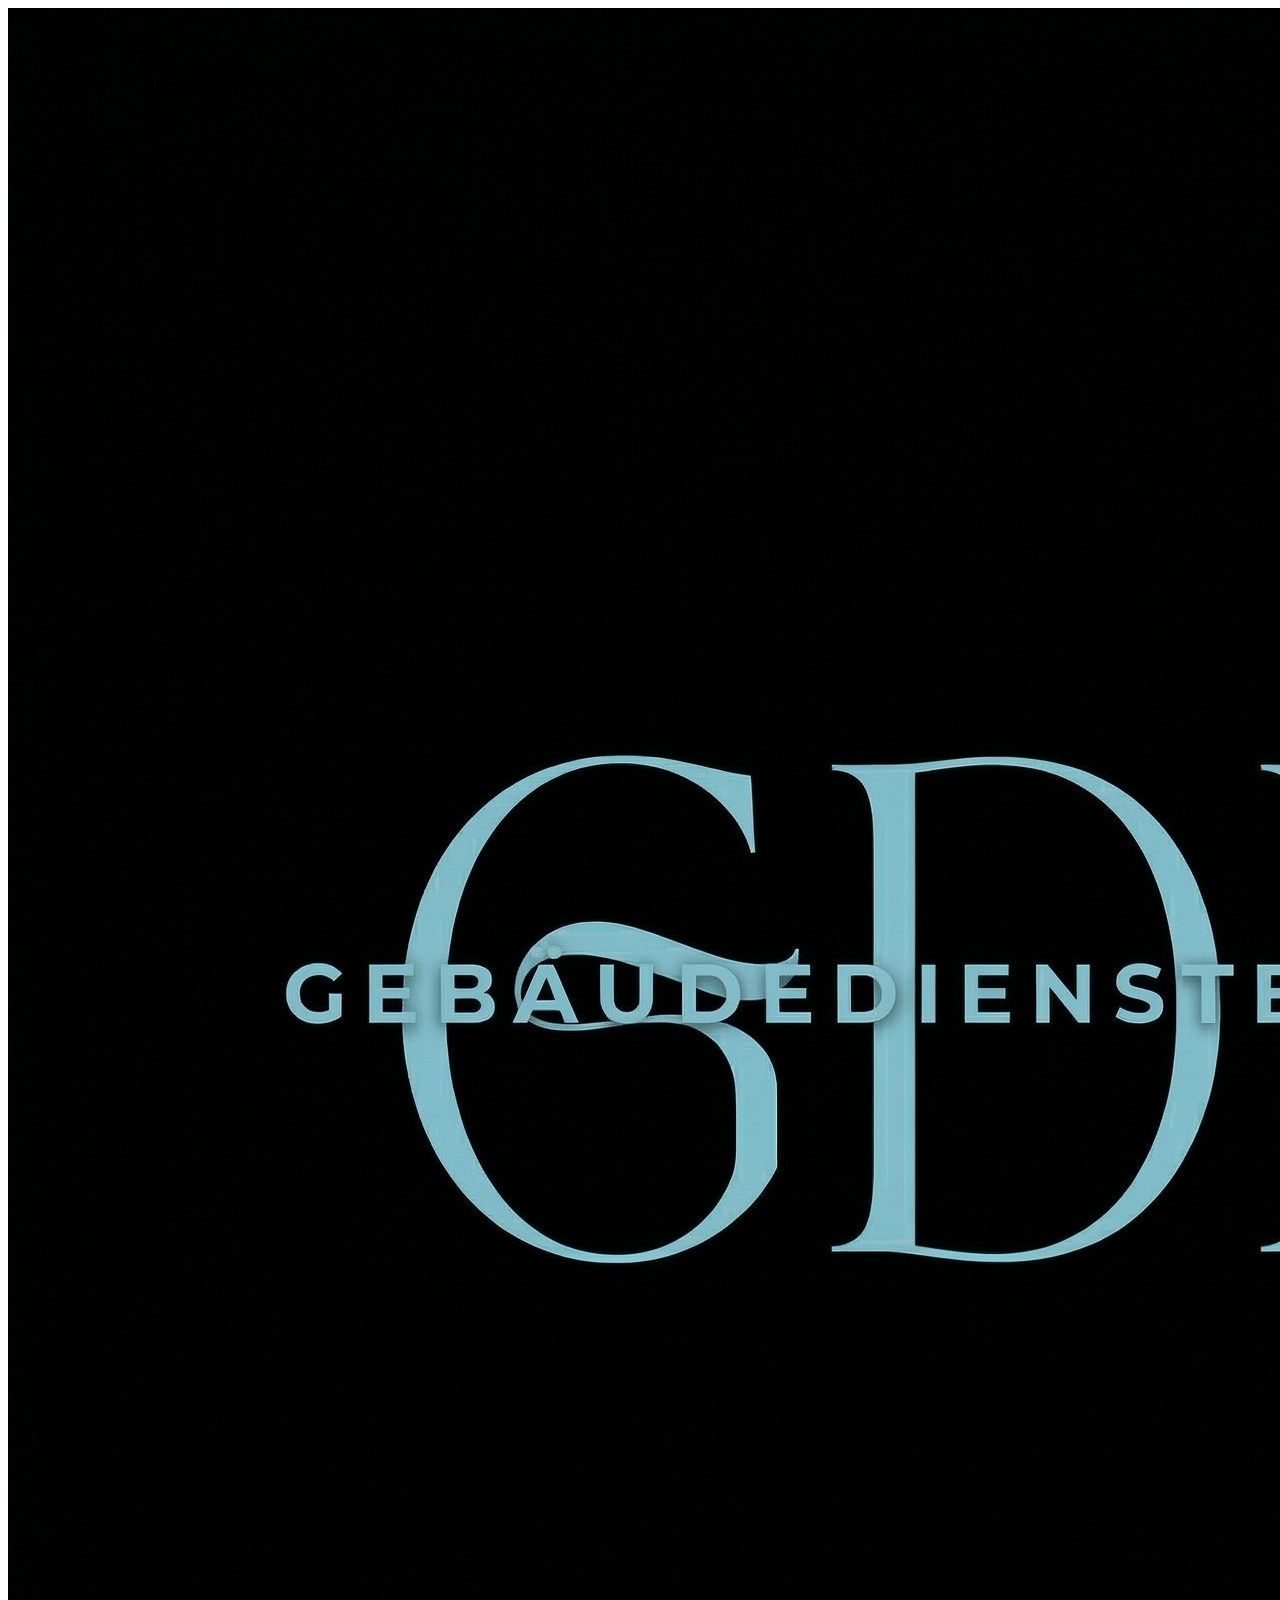
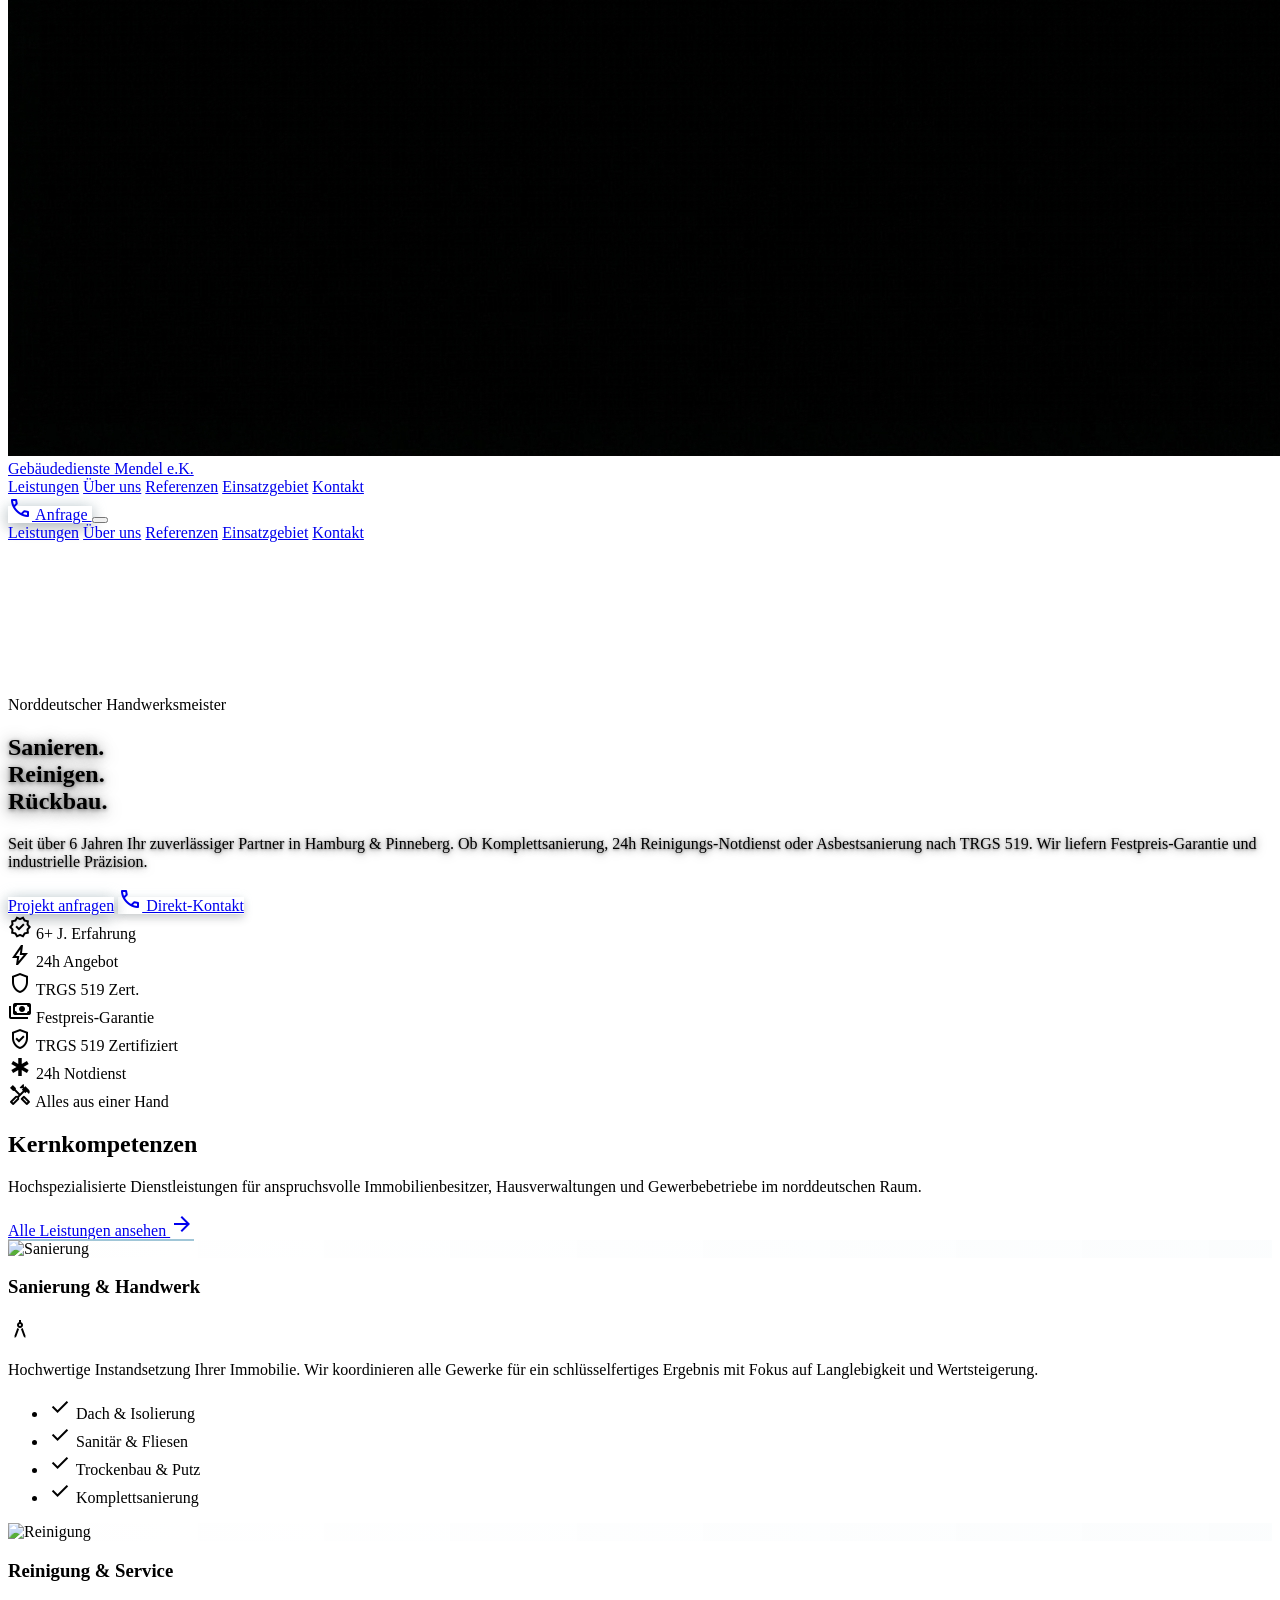
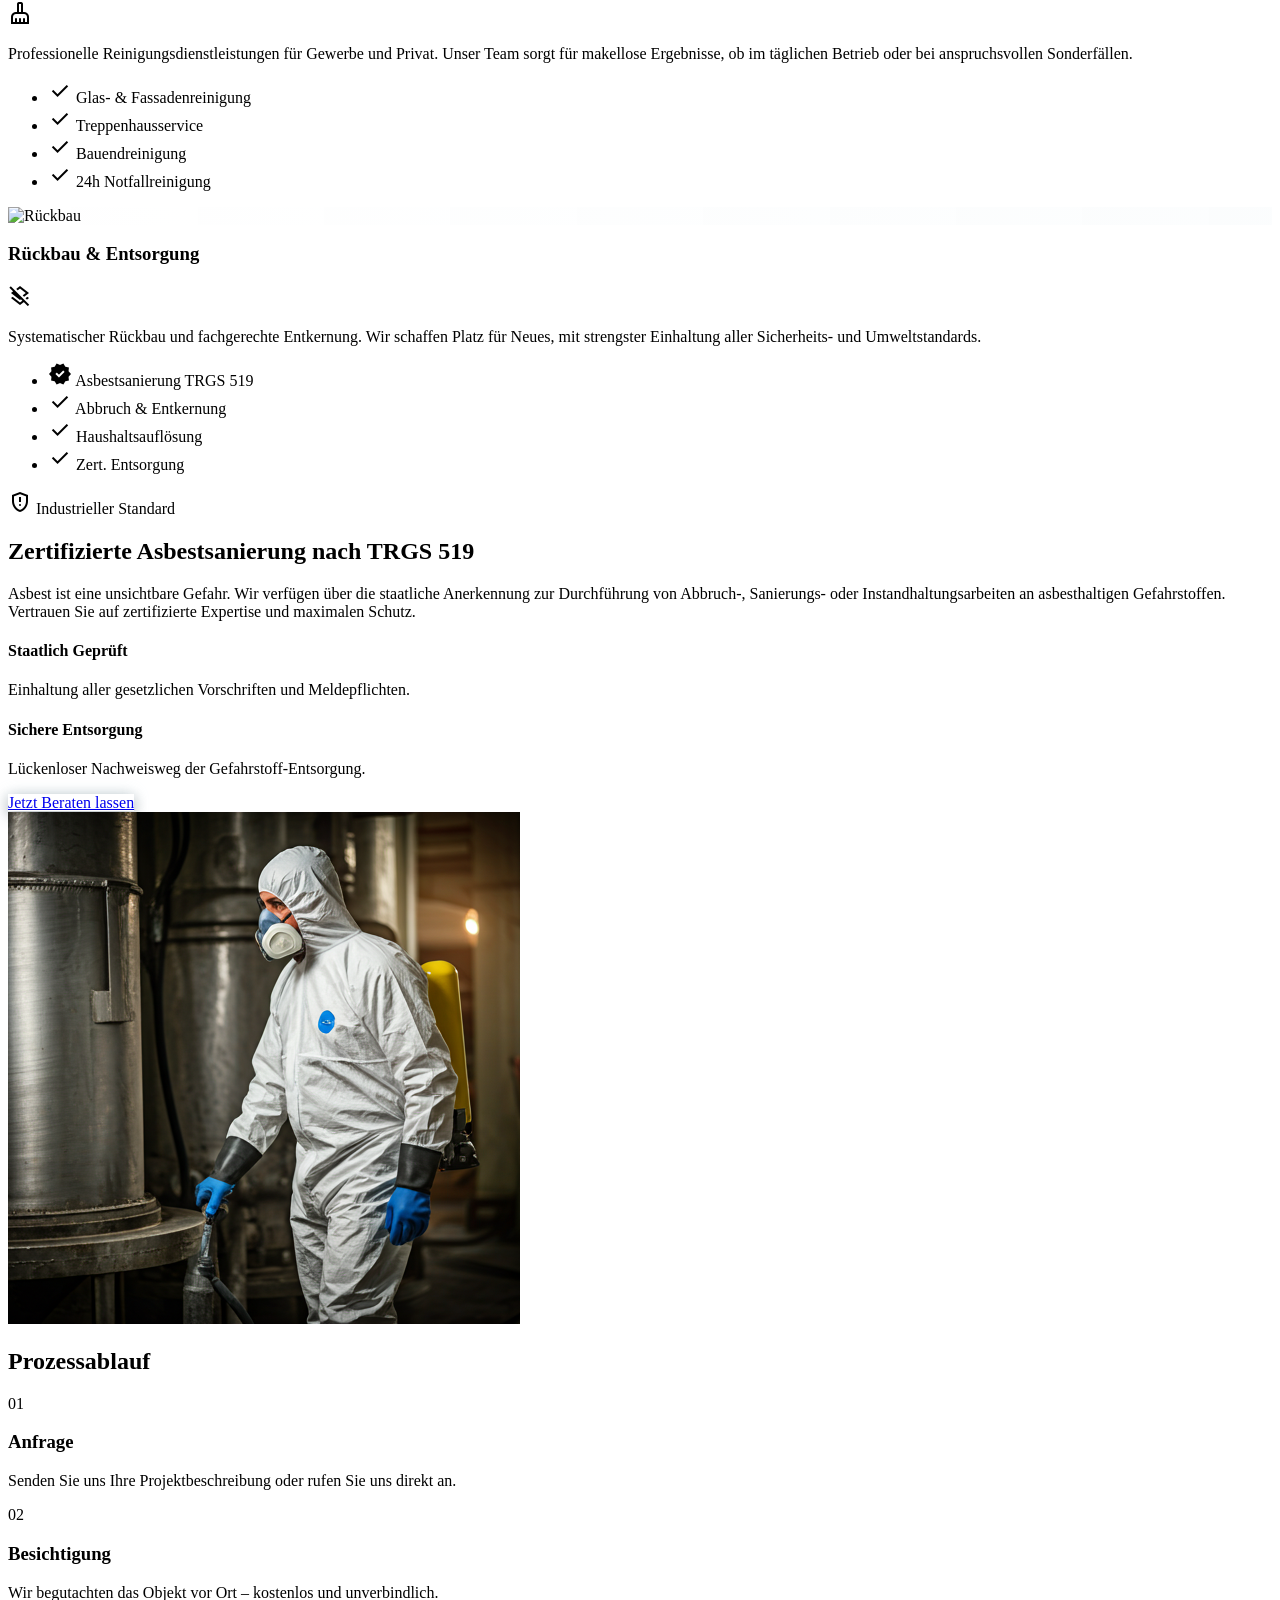
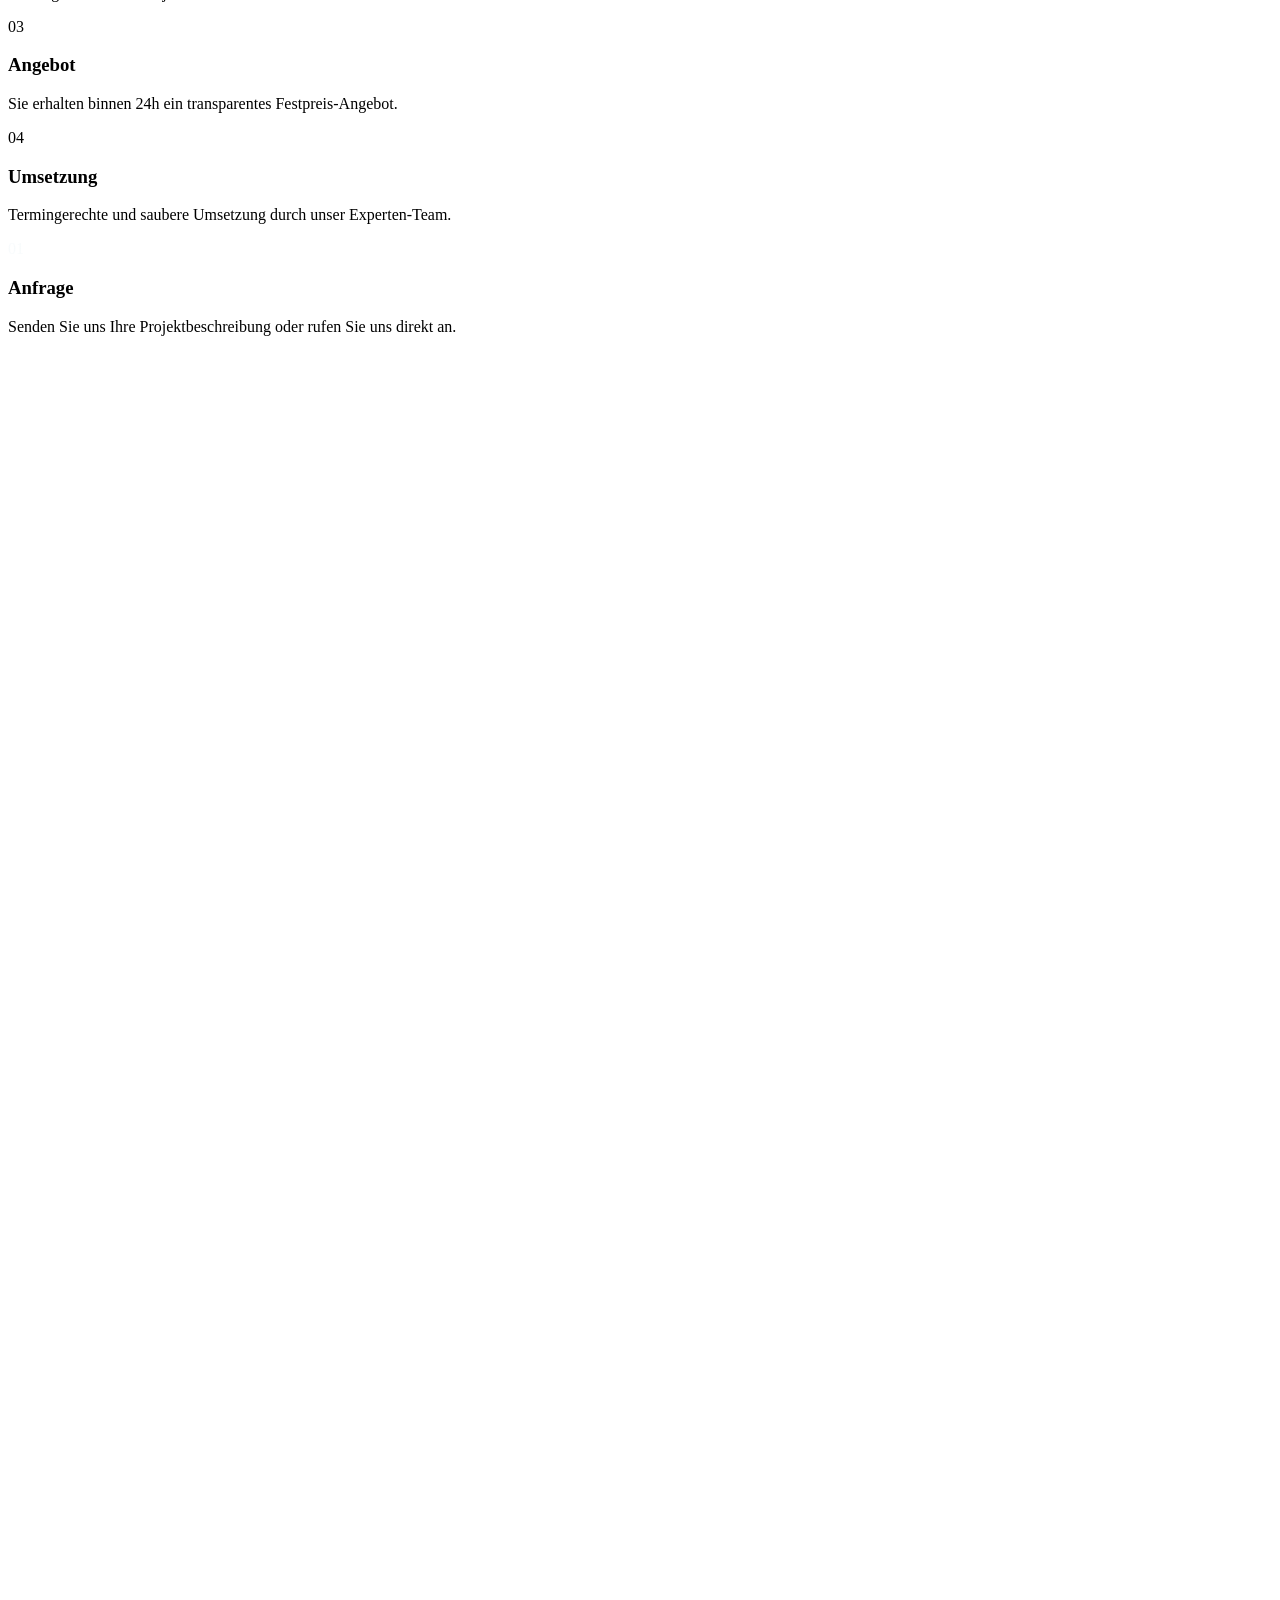
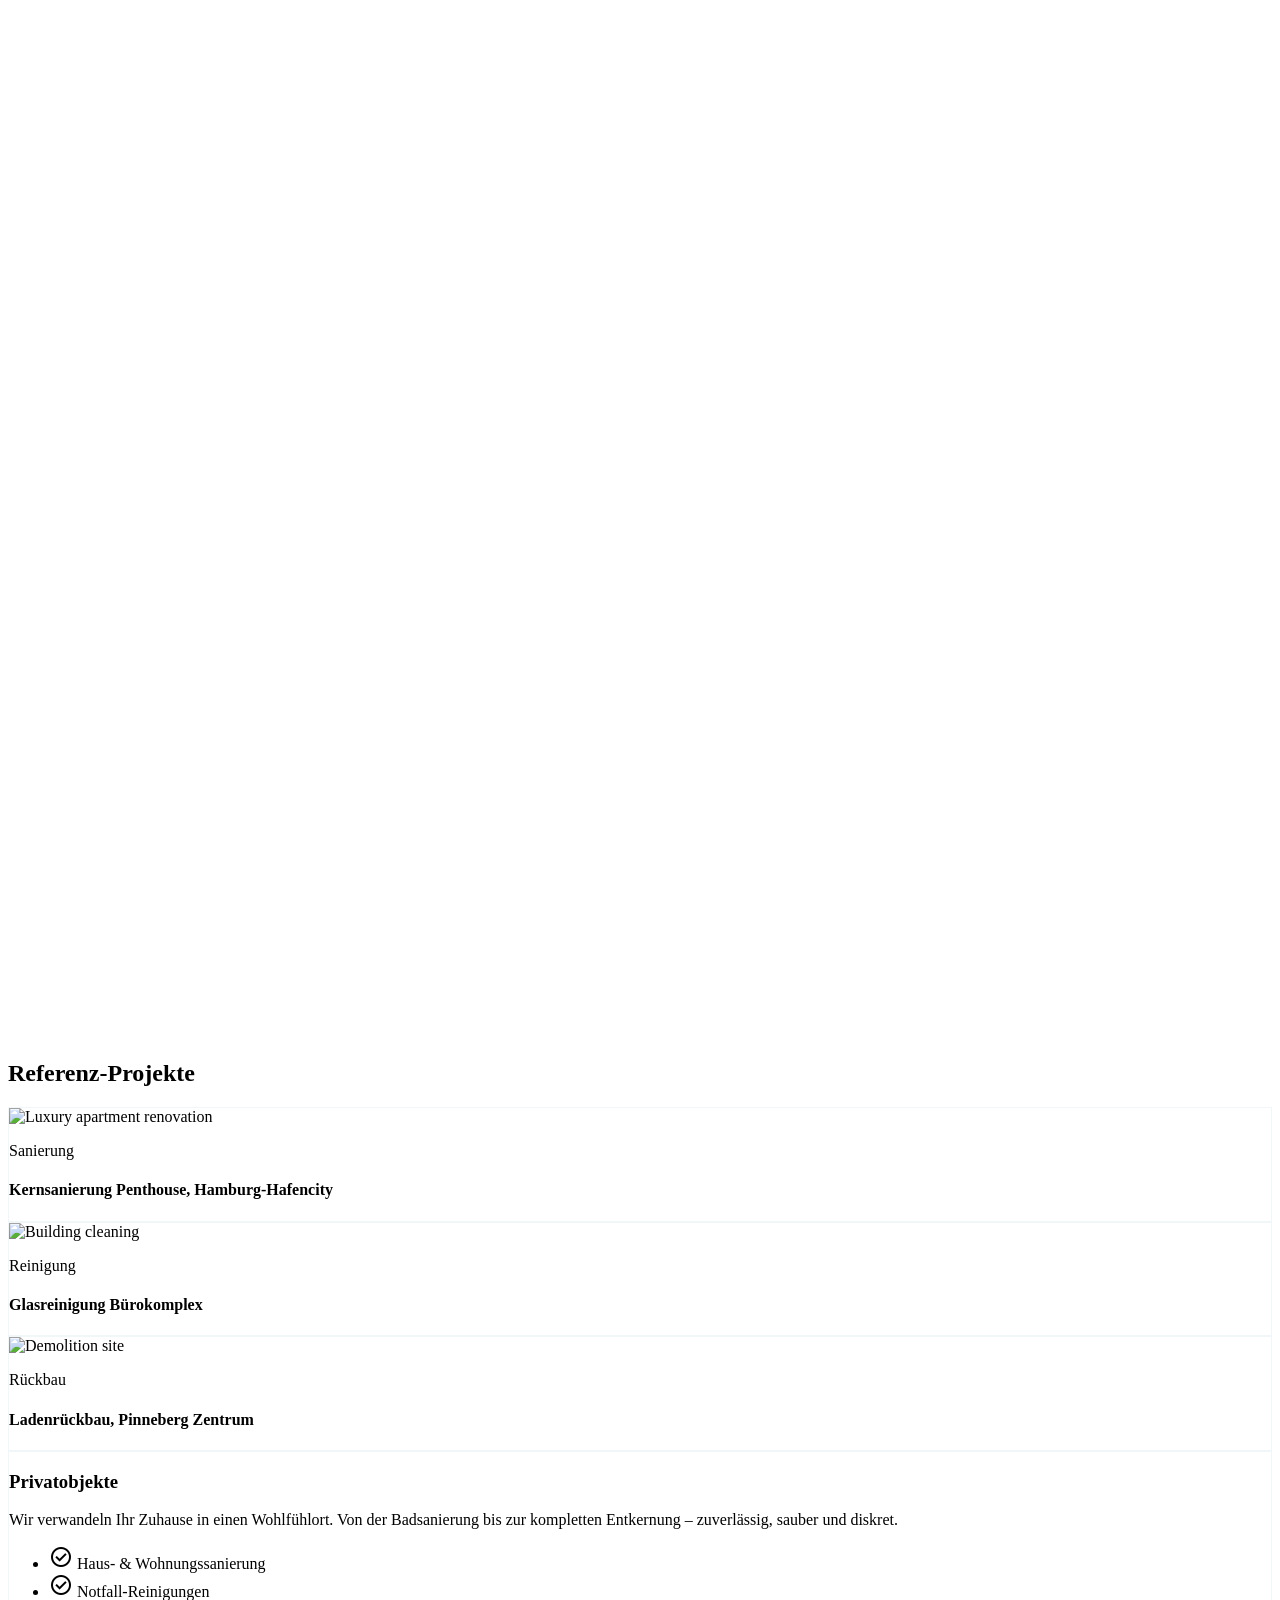
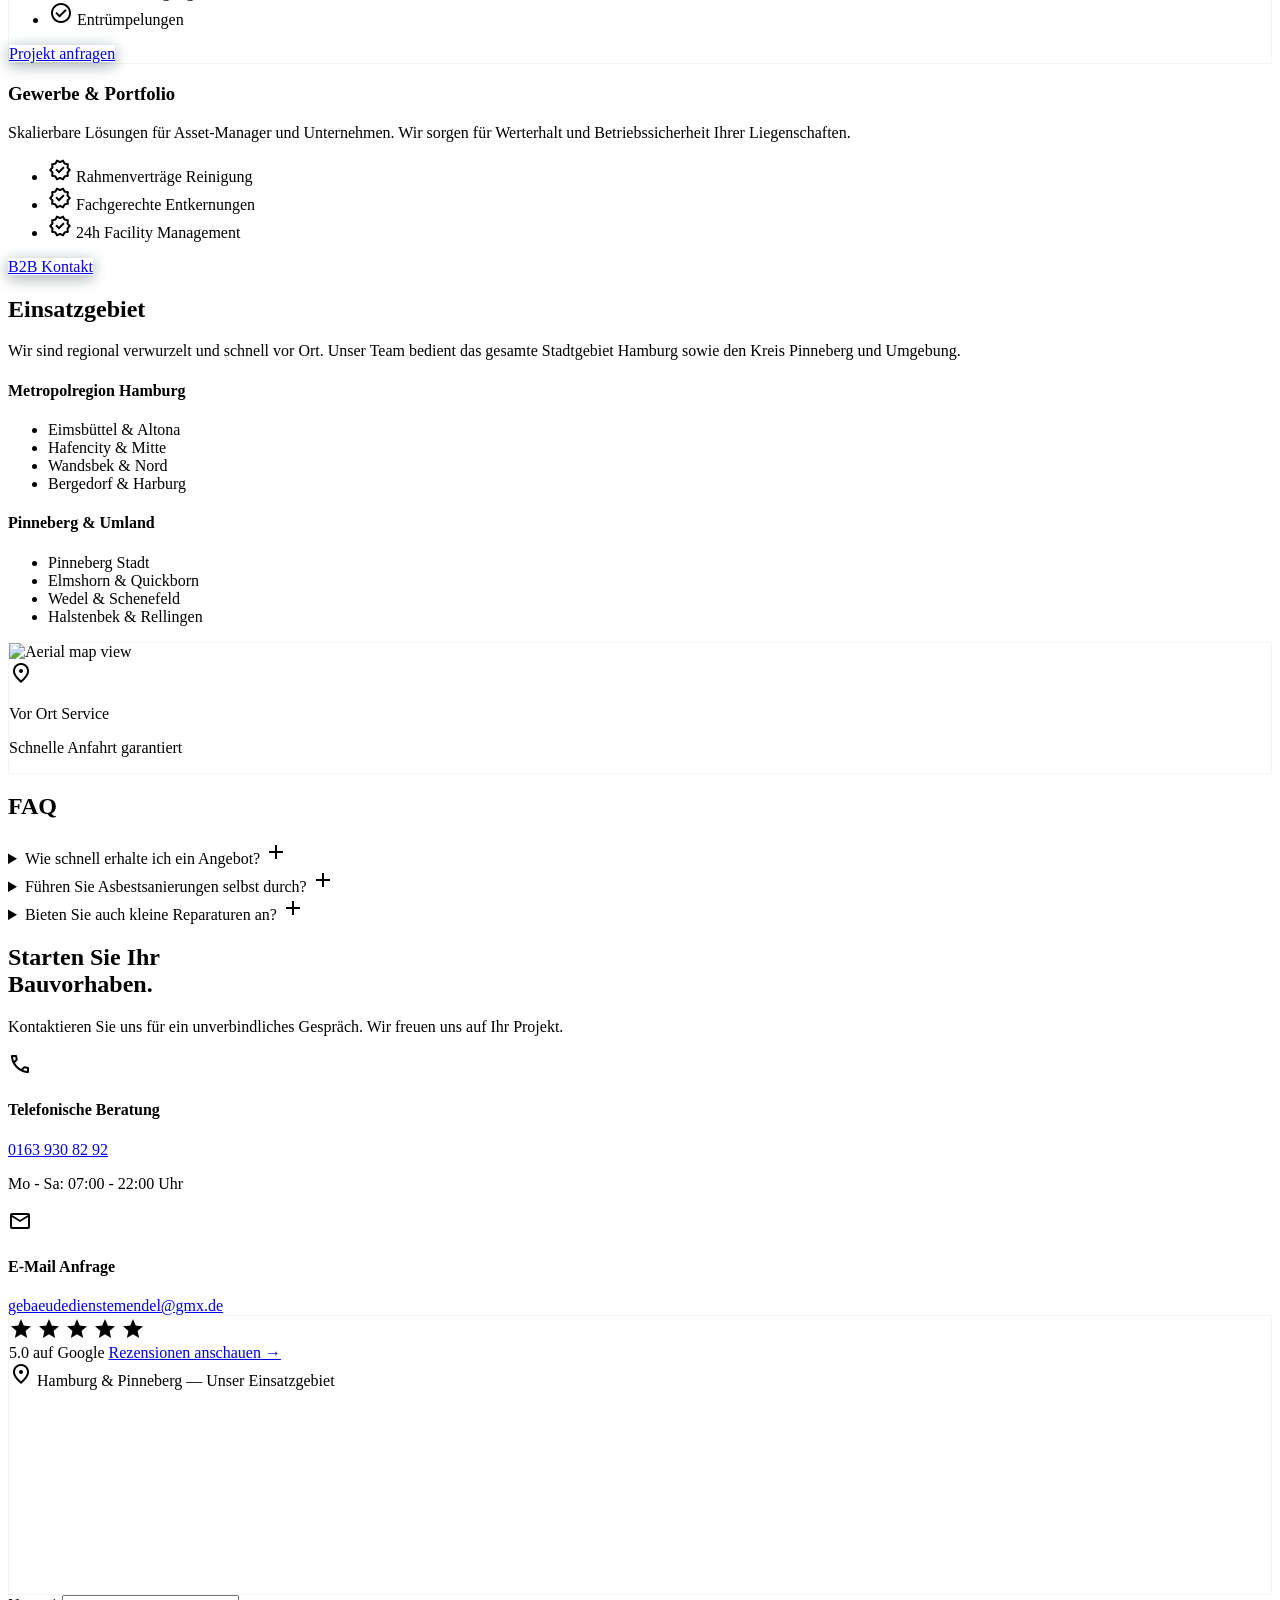
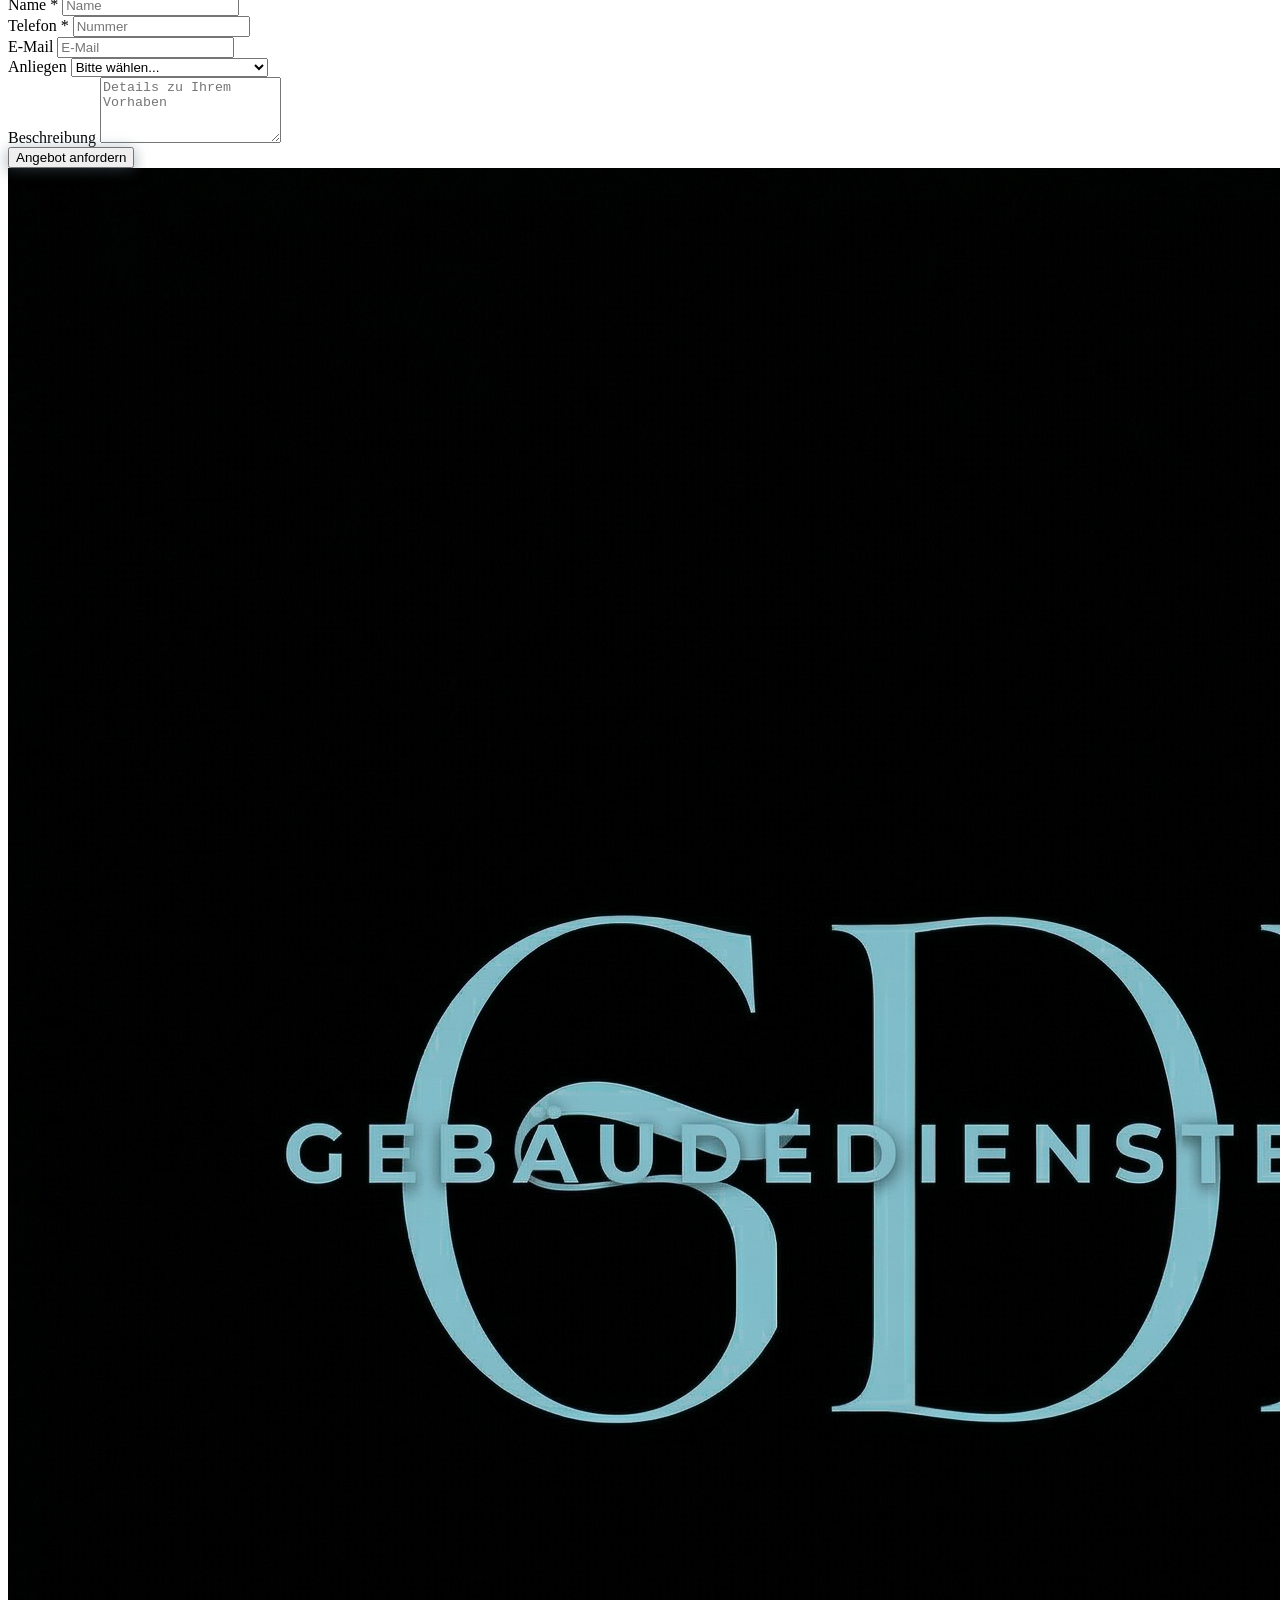
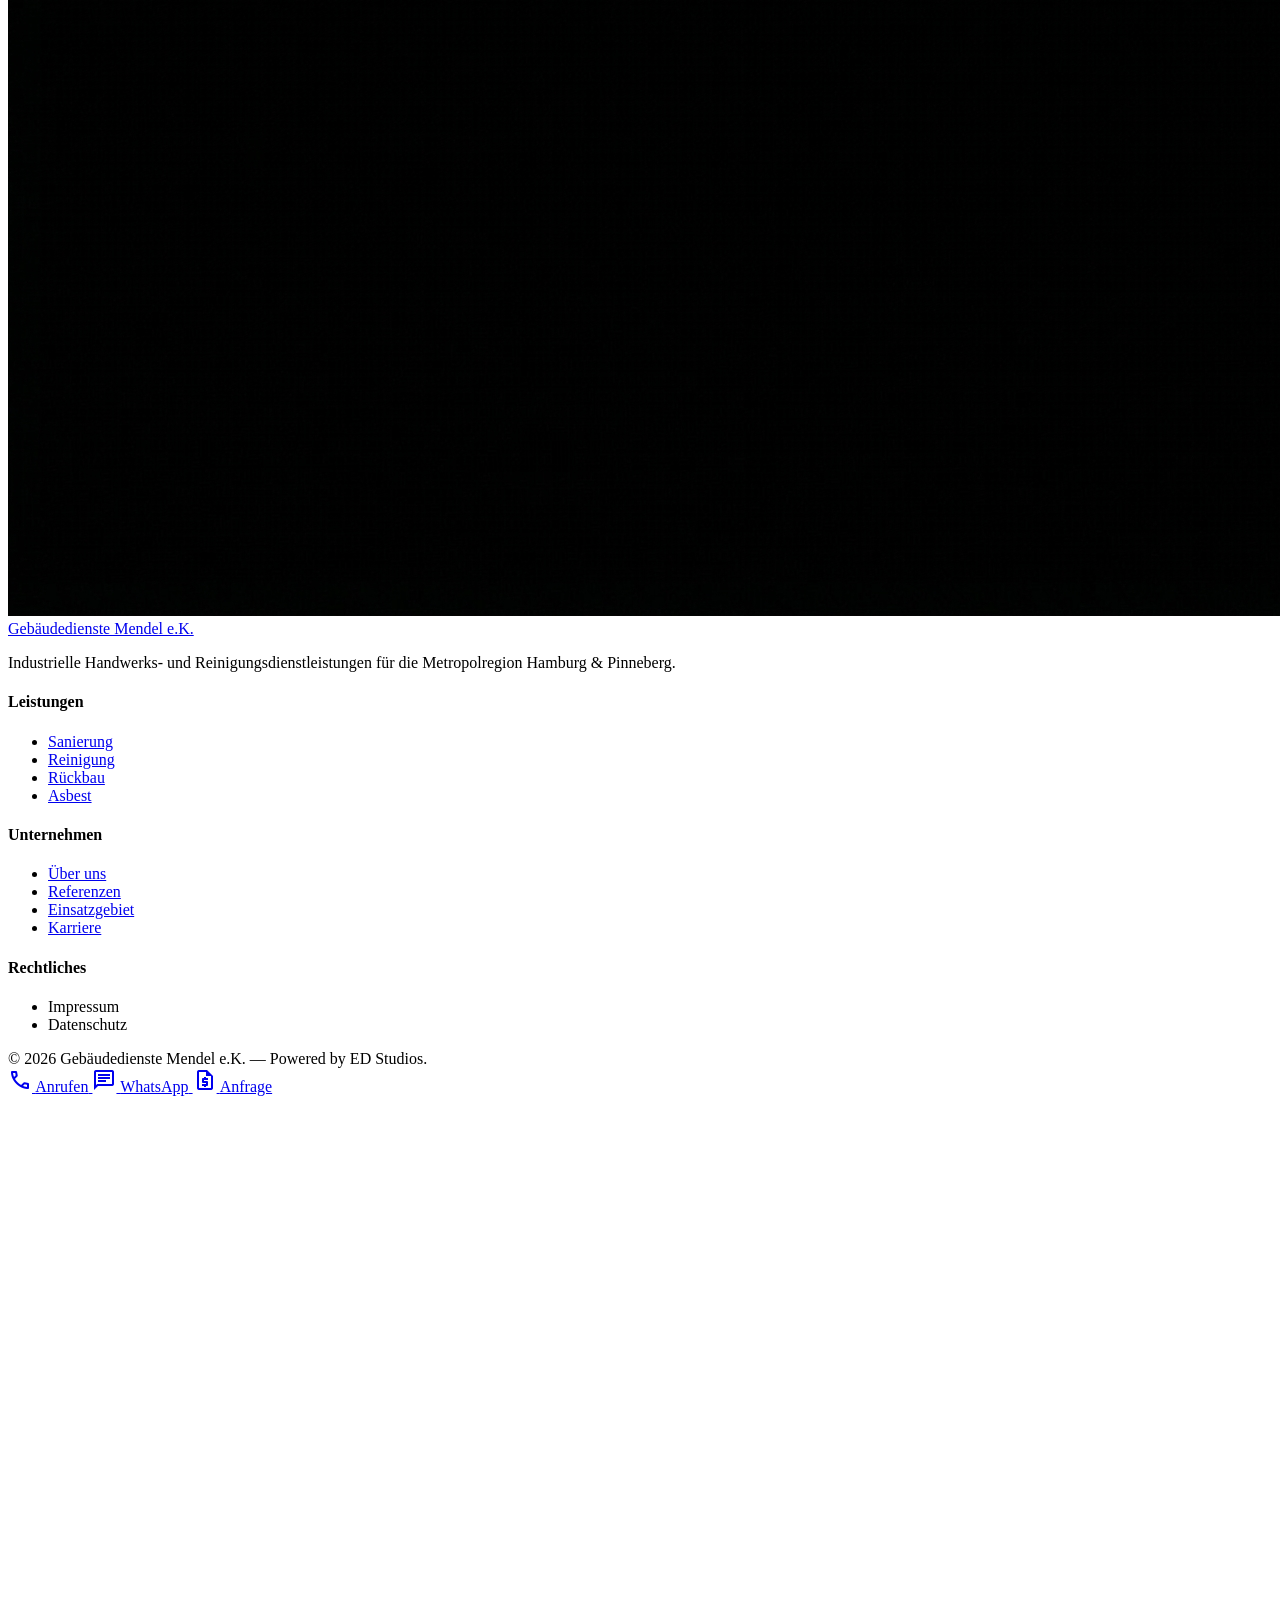
==== commit a68c25f7: "Add Google reviews link below star rating in contact section Co-Authored-By: Claude Sonnet 4.6 <nore" ====
--- a/index.html
+++ b/index.html
@@ -771,7 +771,10 @@
                         <span class="material-symbols-outlined text-lg" style="font-variation-settings: 'FILL' 1;">star</span>
                         <span class="material-symbols-outlined text-lg" style="font-variation-settings: 'FILL' 1;">star</span>
                     </div>
-                    <span class="font-bold text-sm tracking-tight">5.0 auf Google</span>
+                    <div class="flex flex-col">
+                        <span class="font-bold text-sm tracking-tight">5.0 auf Google</span>
+                        <a href="https://www.google.com/search?sca_esv=4074d84388868a32&sxsrf=ANbL-n5E37gIwLEYtLSYZf-CiHo2cbDUzQ:1776336471058&q=geb%C3%A4udedienste+mendel&si=AL3DRZEsmMGCryMMFSHJ3StBhOdZ2-6yYkXd_doETEE1OR-qOQaFGpe563lvyn6VqD4B0ZLnKG_fIBytOUjCoHpFEmVy5_rz3SNbycTLbutiSyf5OlWNLJg%3D&uds=ALYpb_kTpE9zdcnRXvuX97Rkoz7X9sojlcG7NfpuL2eI1BatbGpMz2zLSpjQNmAUq_2ouFIz4kUud8O7vBMLI5zh-iAsuH9E040gP-nIYhiU0cMXjVKpNdvvss6ViuAvDmPIQVO1Y_pn&sa=X&sqi=2&ved=2ahUKEwi_qO-CmfKTAxVUR_EDHbRsNl0Q3PALegQILhAF&biw=1440&bih=778&dpr=2" target="_blank" rel="noopener noreferrer" class="text-secondary text-[11px] font-medium hover:underline">Rezensionen anschauen →</a>
+                    </div>
                 </div>
                 <div class="px-6 pt-4 pb-2">
                     <div class="flex items-center gap-2 text-on-surface-variant text-xs mb-3">
@@ -780,7 +783,7 @@
                     </div>
                 </div>
                 <iframe
-                    src="https://www.google.com/maps/embed?pb=!1m18!1m12!1m3!1d152879.86804461!2d9.85!3d53.55!2m3!1f0!2f0!3f0!3m2!1i1024!2i768!4f13.1!3m3!1m2!1s0x47b161837e1813b9%3A0x4263df27bd63aa0!2sHamburg!5e0!3m2!1sde!2sde!4v1713100000000!5m2!1sde!2sde"
+                    src="https://maps.google.com/maps?q=Diesterwegstra%C3%9Fe+34%2C+25421+Pinneberg&output=embed&hl=de"
                     width="100%" height="200" style="border:0; filter: grayscale(1) invert(1) contrast(1.1) brightness(0.6);" allowfullscreen="" loading="lazy" referrerpolicy="no-referrer-when-downgrade"
                     class="w-full"></iframe>
             </div>
@@ -892,8 +895,8 @@
             <p class="text-xs font-bold uppercase tracking-widest text-secondary/70">gemäß §5 TMG (Telemediengesetz):</p>
             <div>
                 <p class="font-bold text-white">Nikolaj Mendel</p>
-                <p>Bernhard-Nocht-Straße 85</p>
-                <p>20359 Hamburg</p>
+                <p>Diesterwegstraße 34</p>
+                <p>25421 Pinneberg</p>
                 <p>Deutschland</p>
             </div>
             <div>
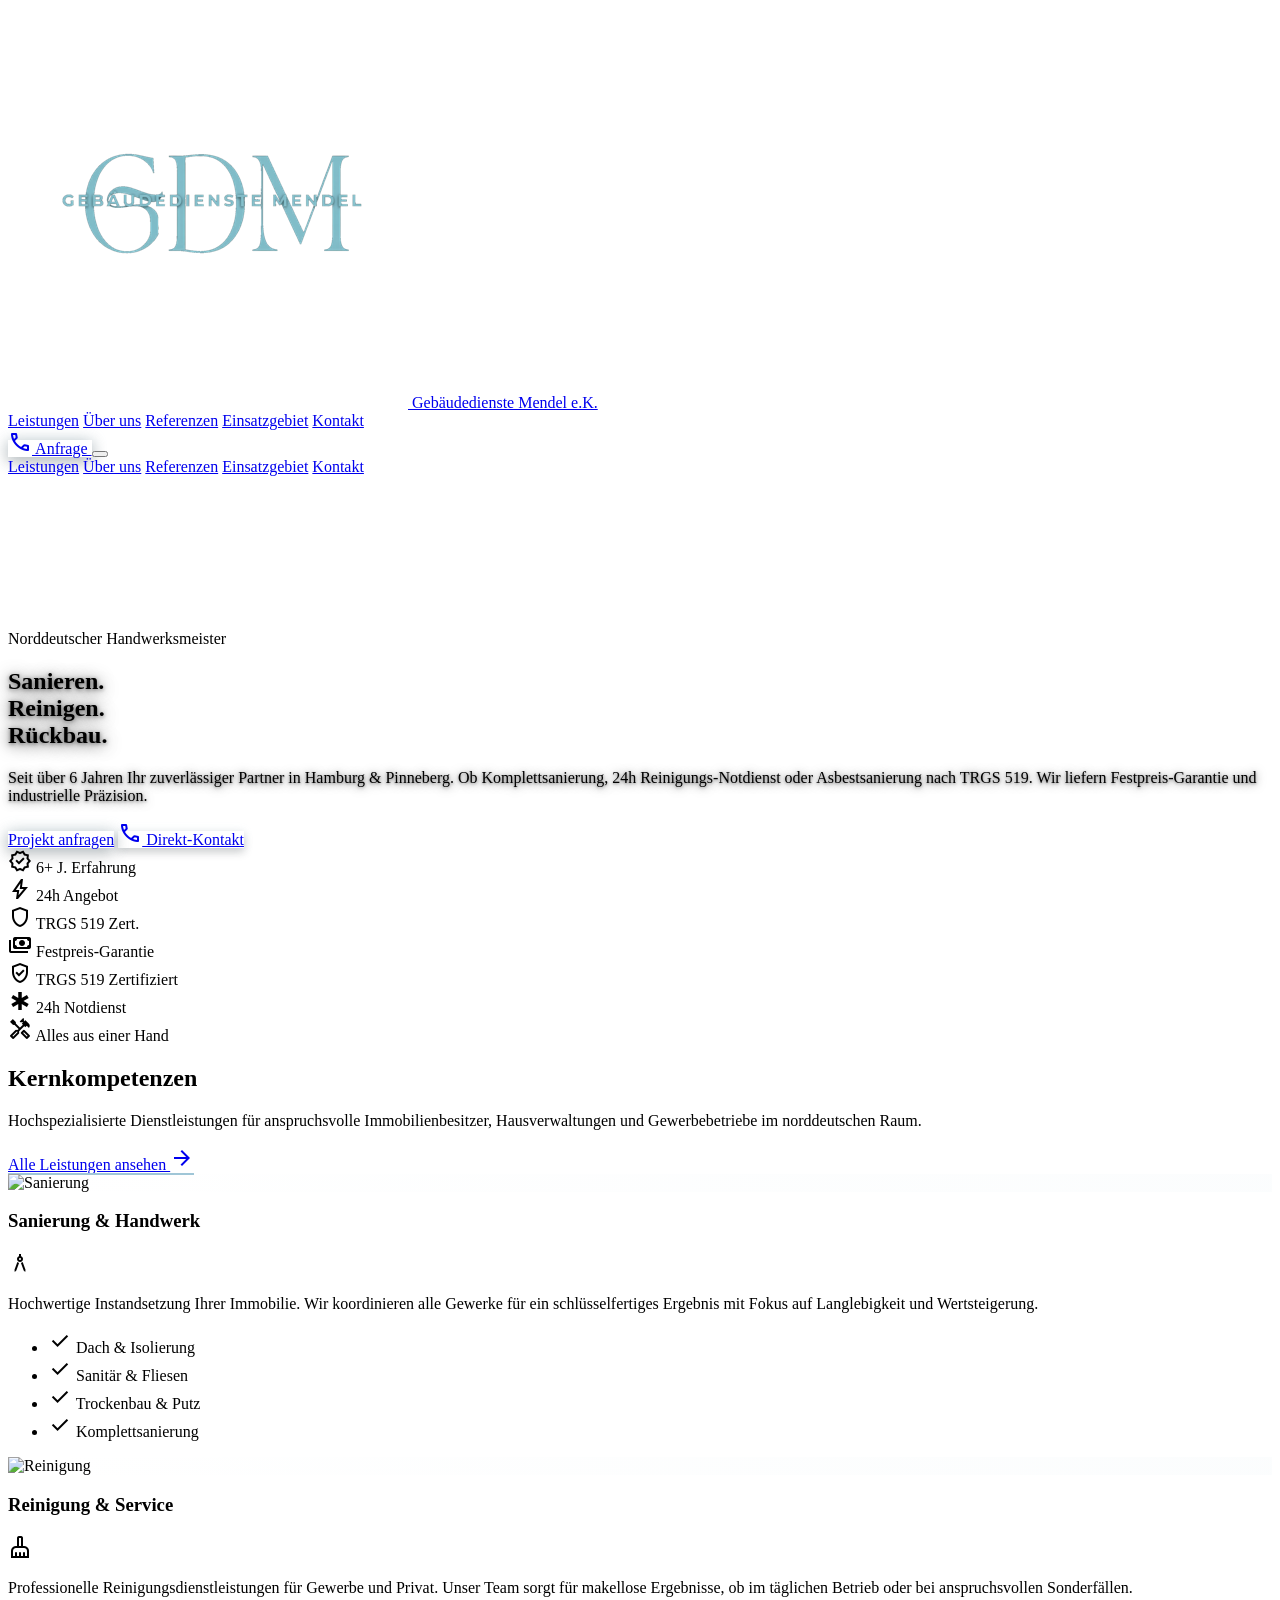
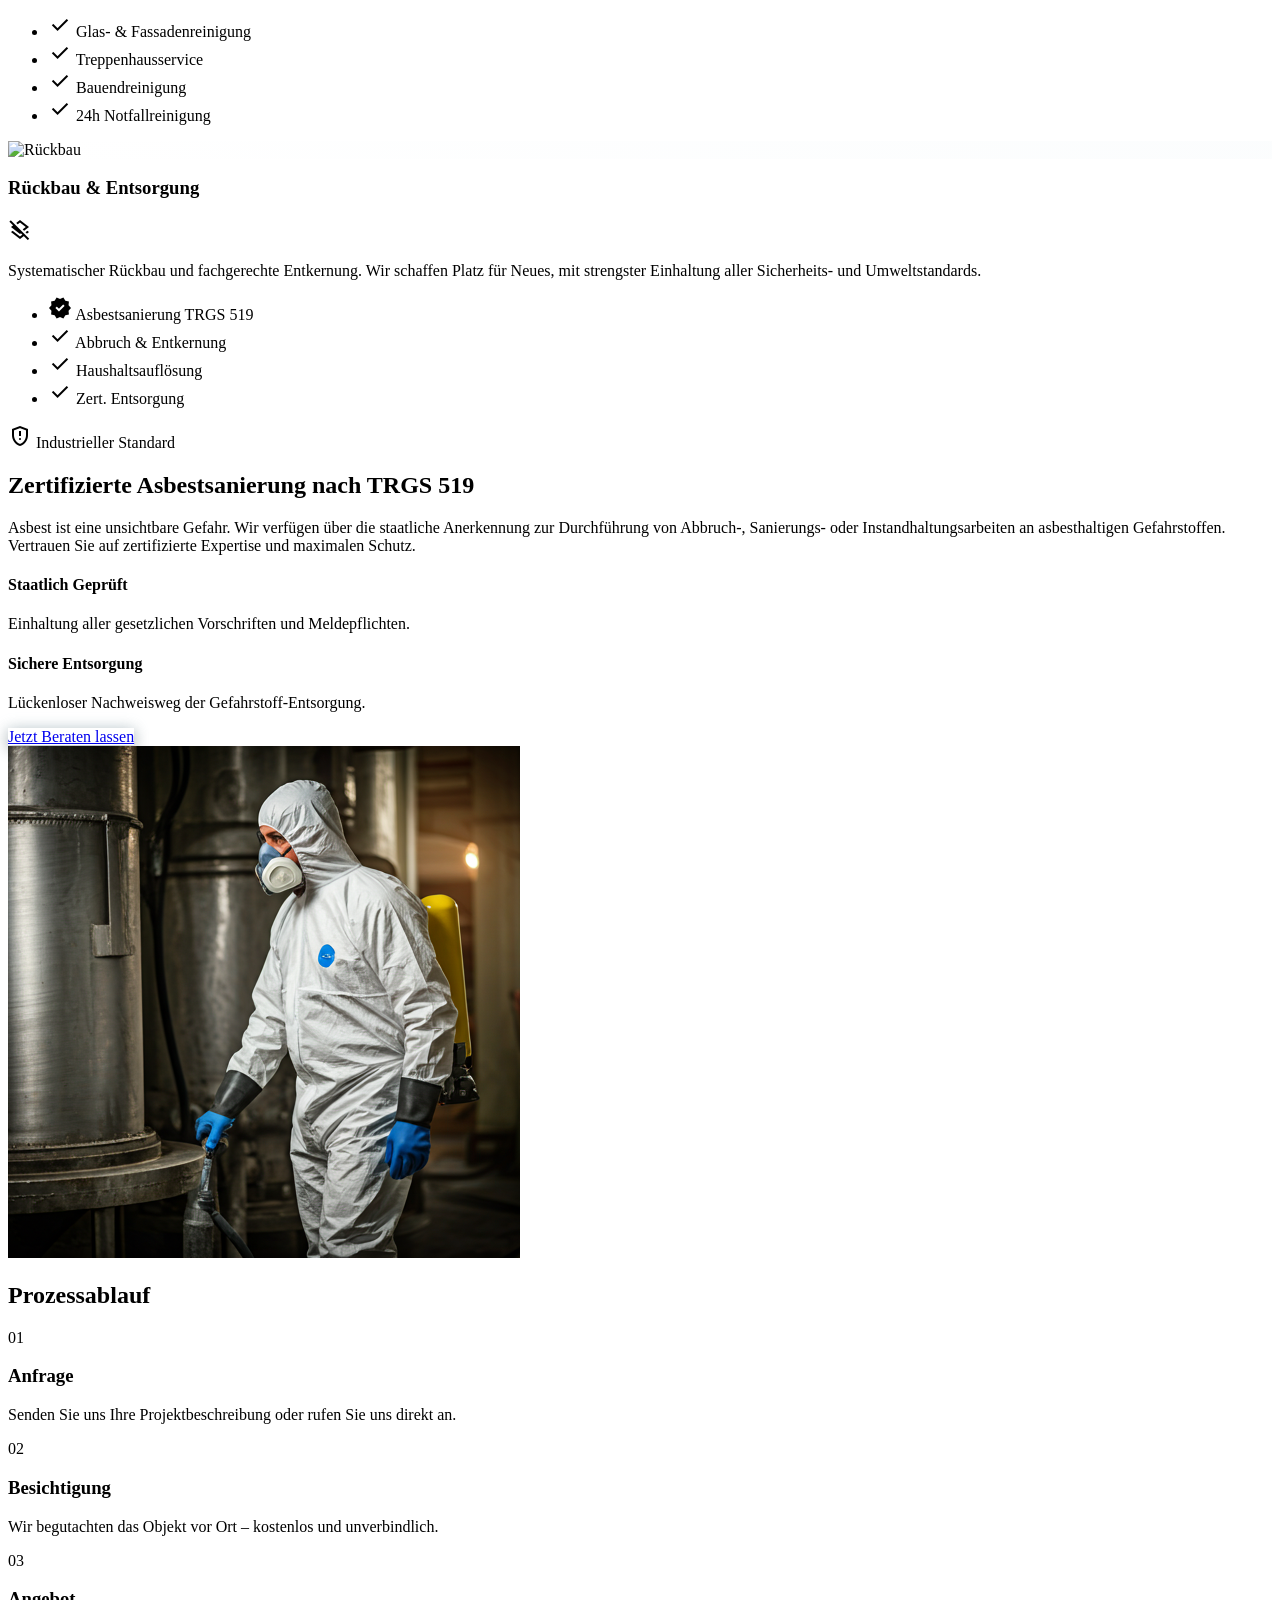
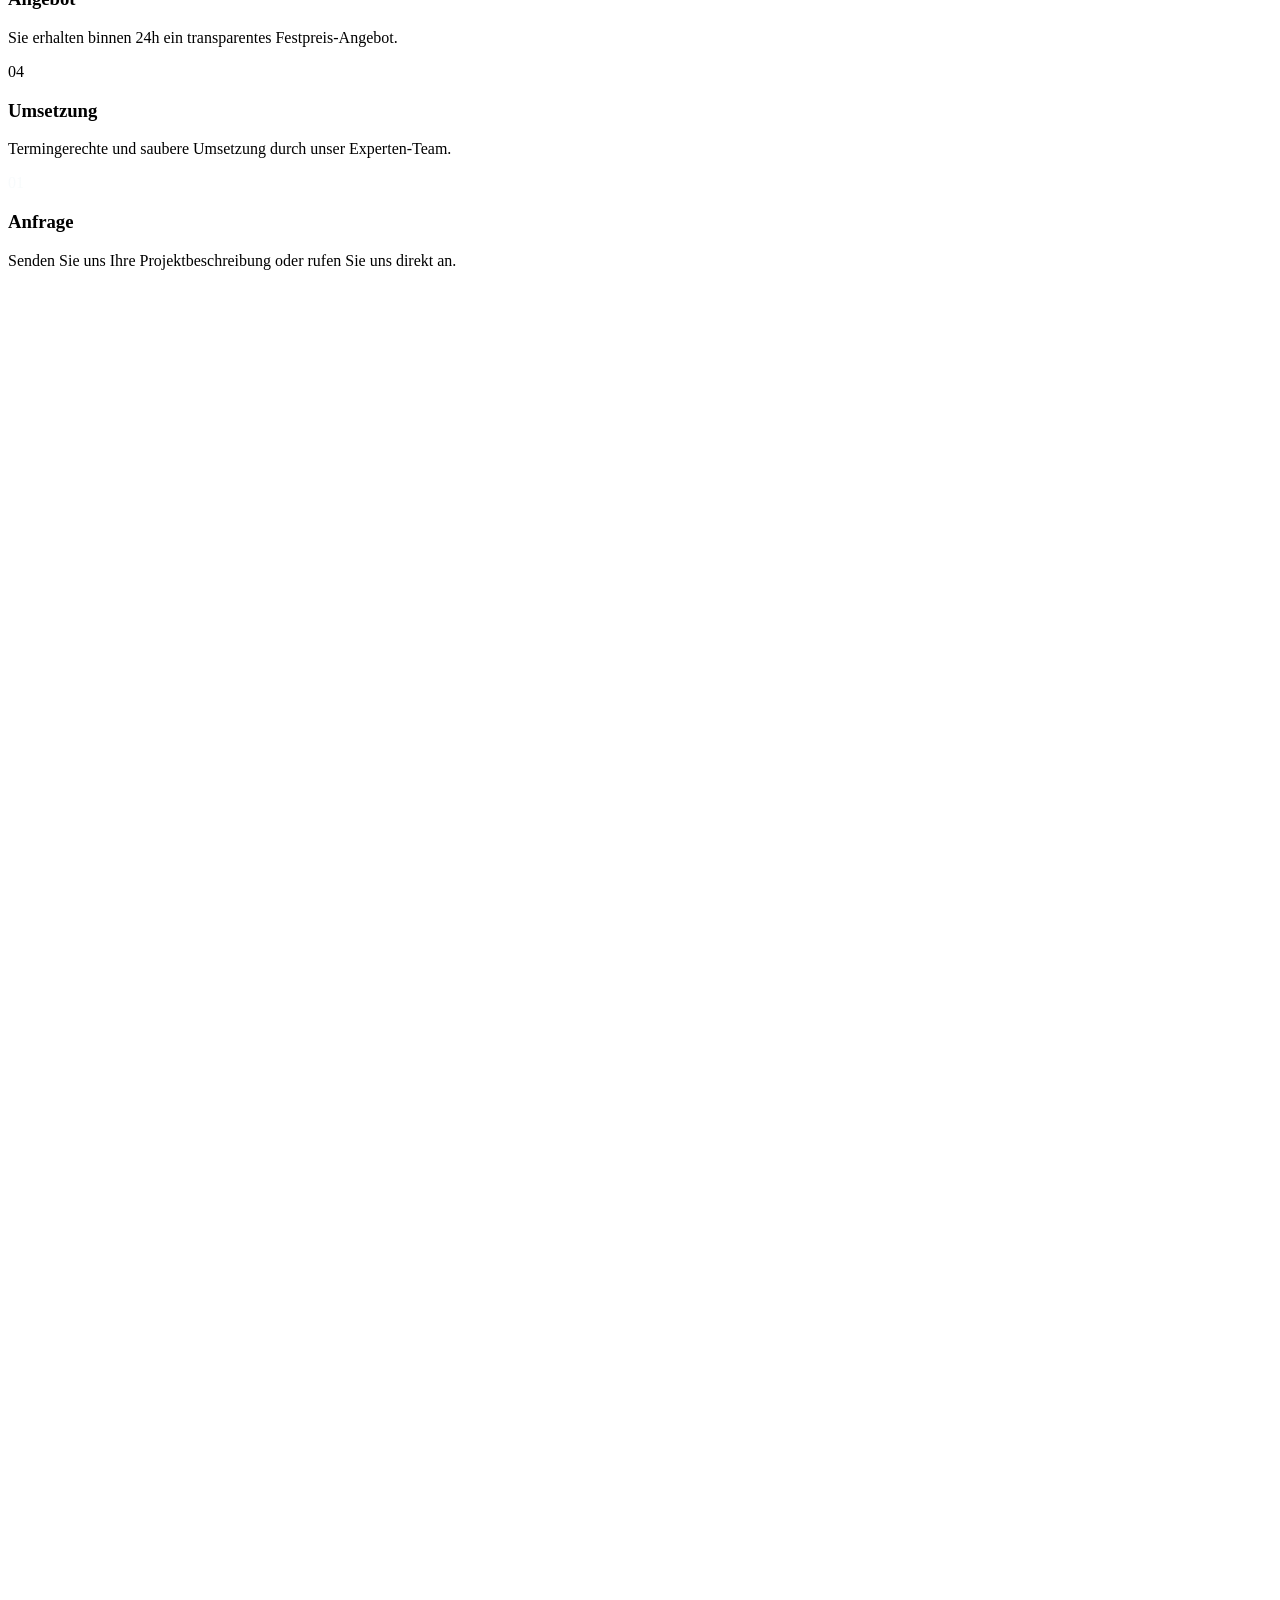
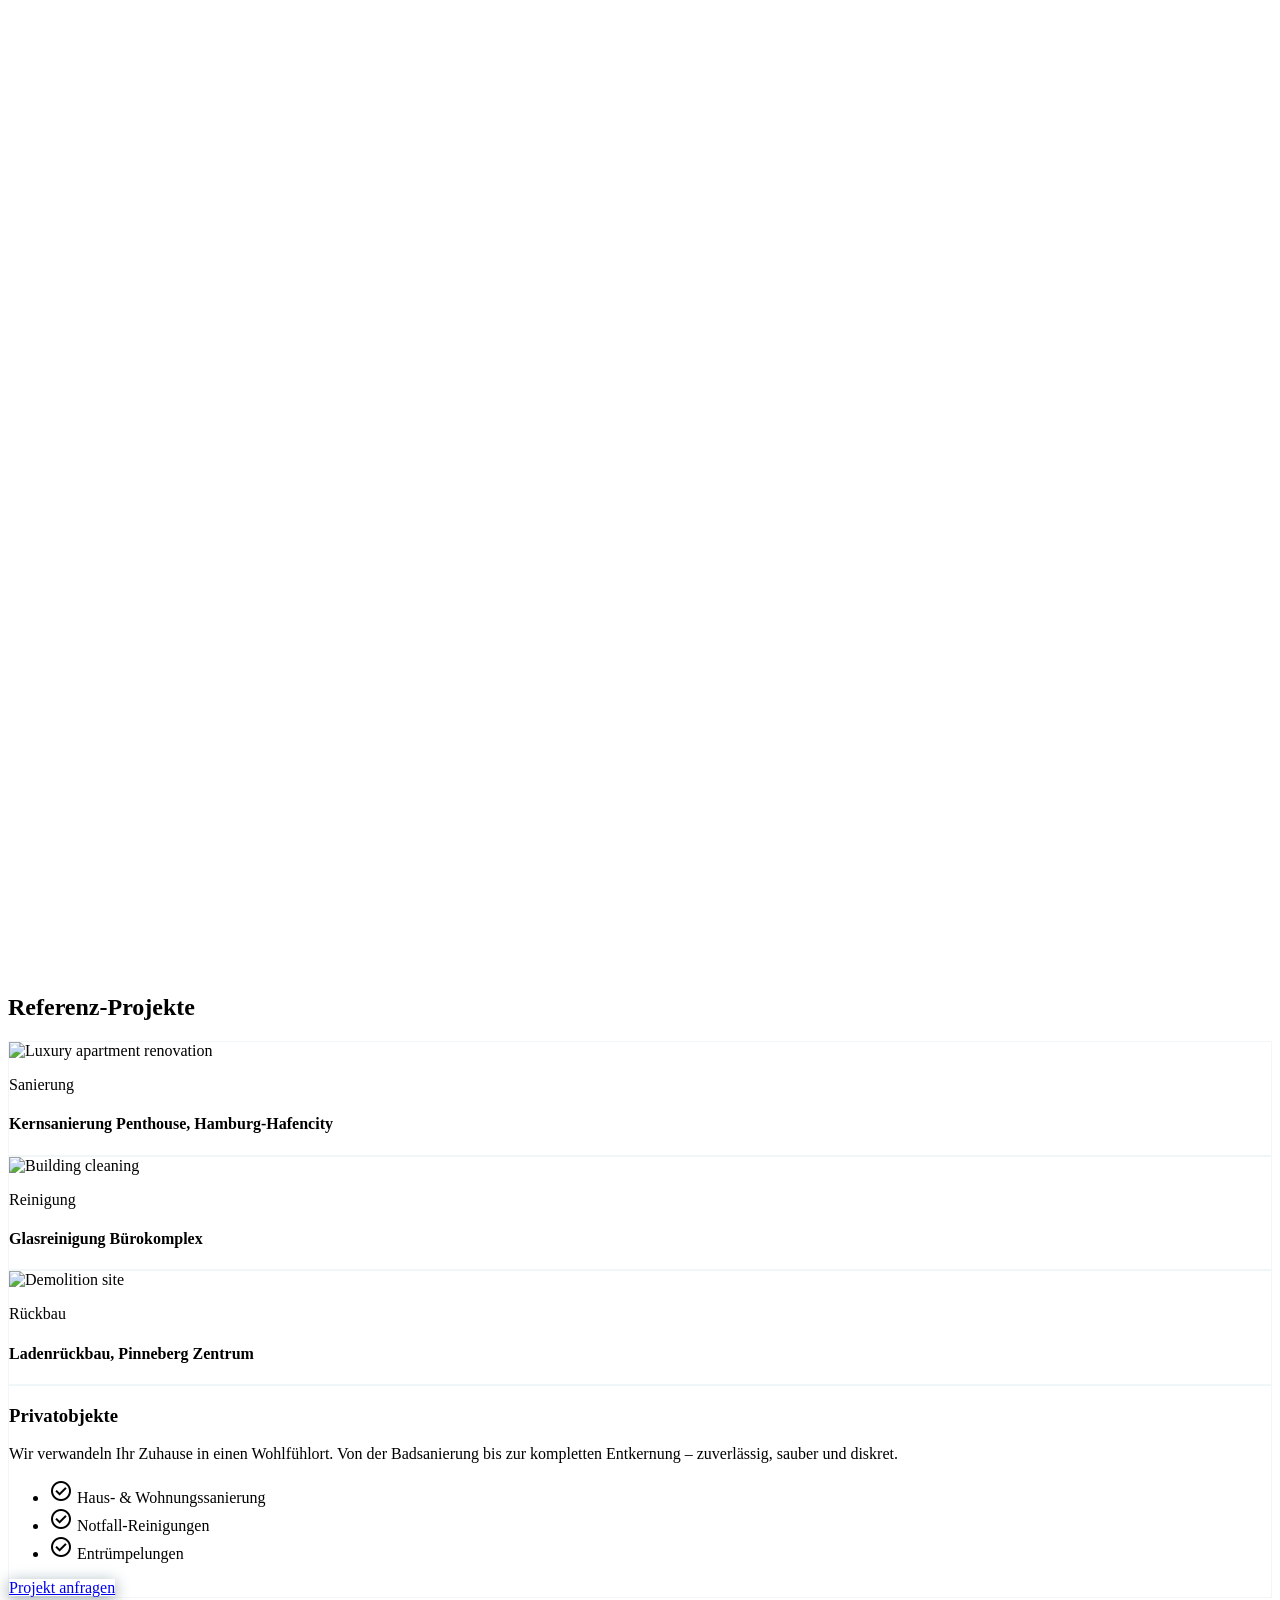
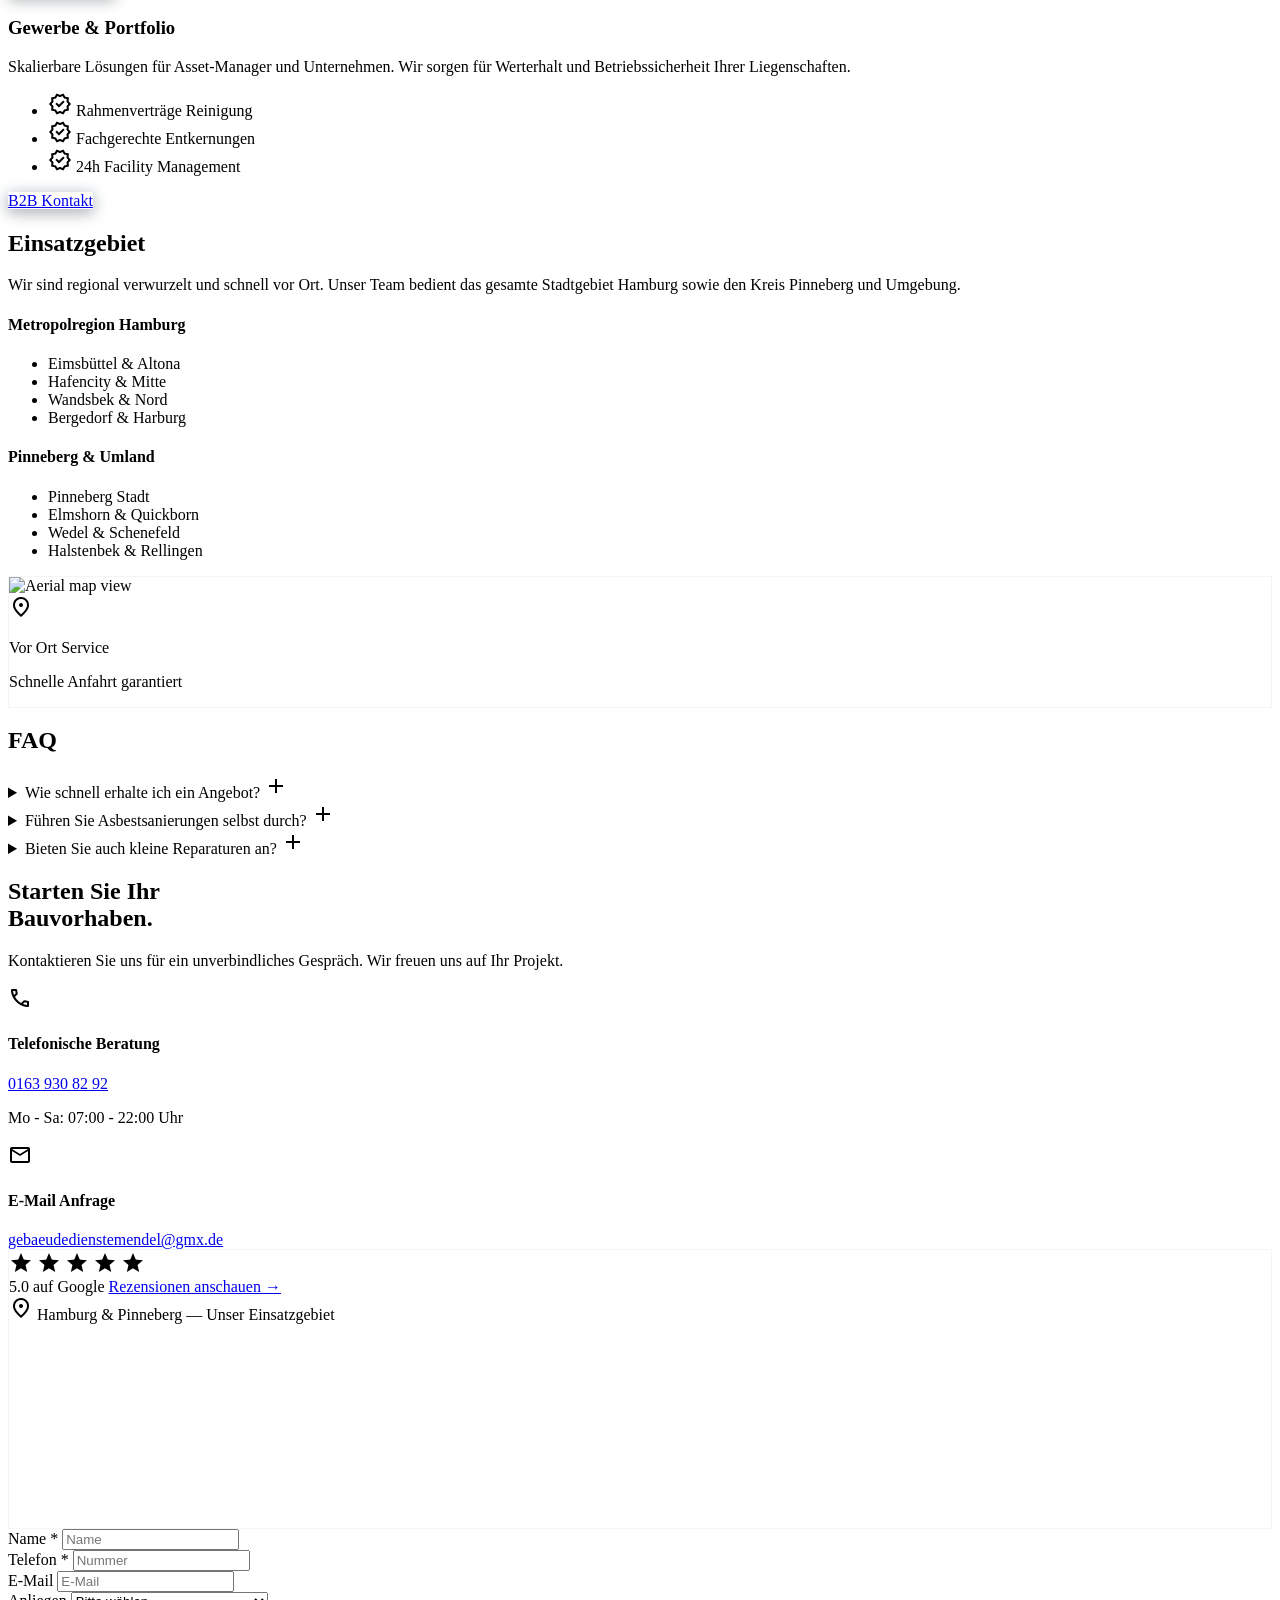
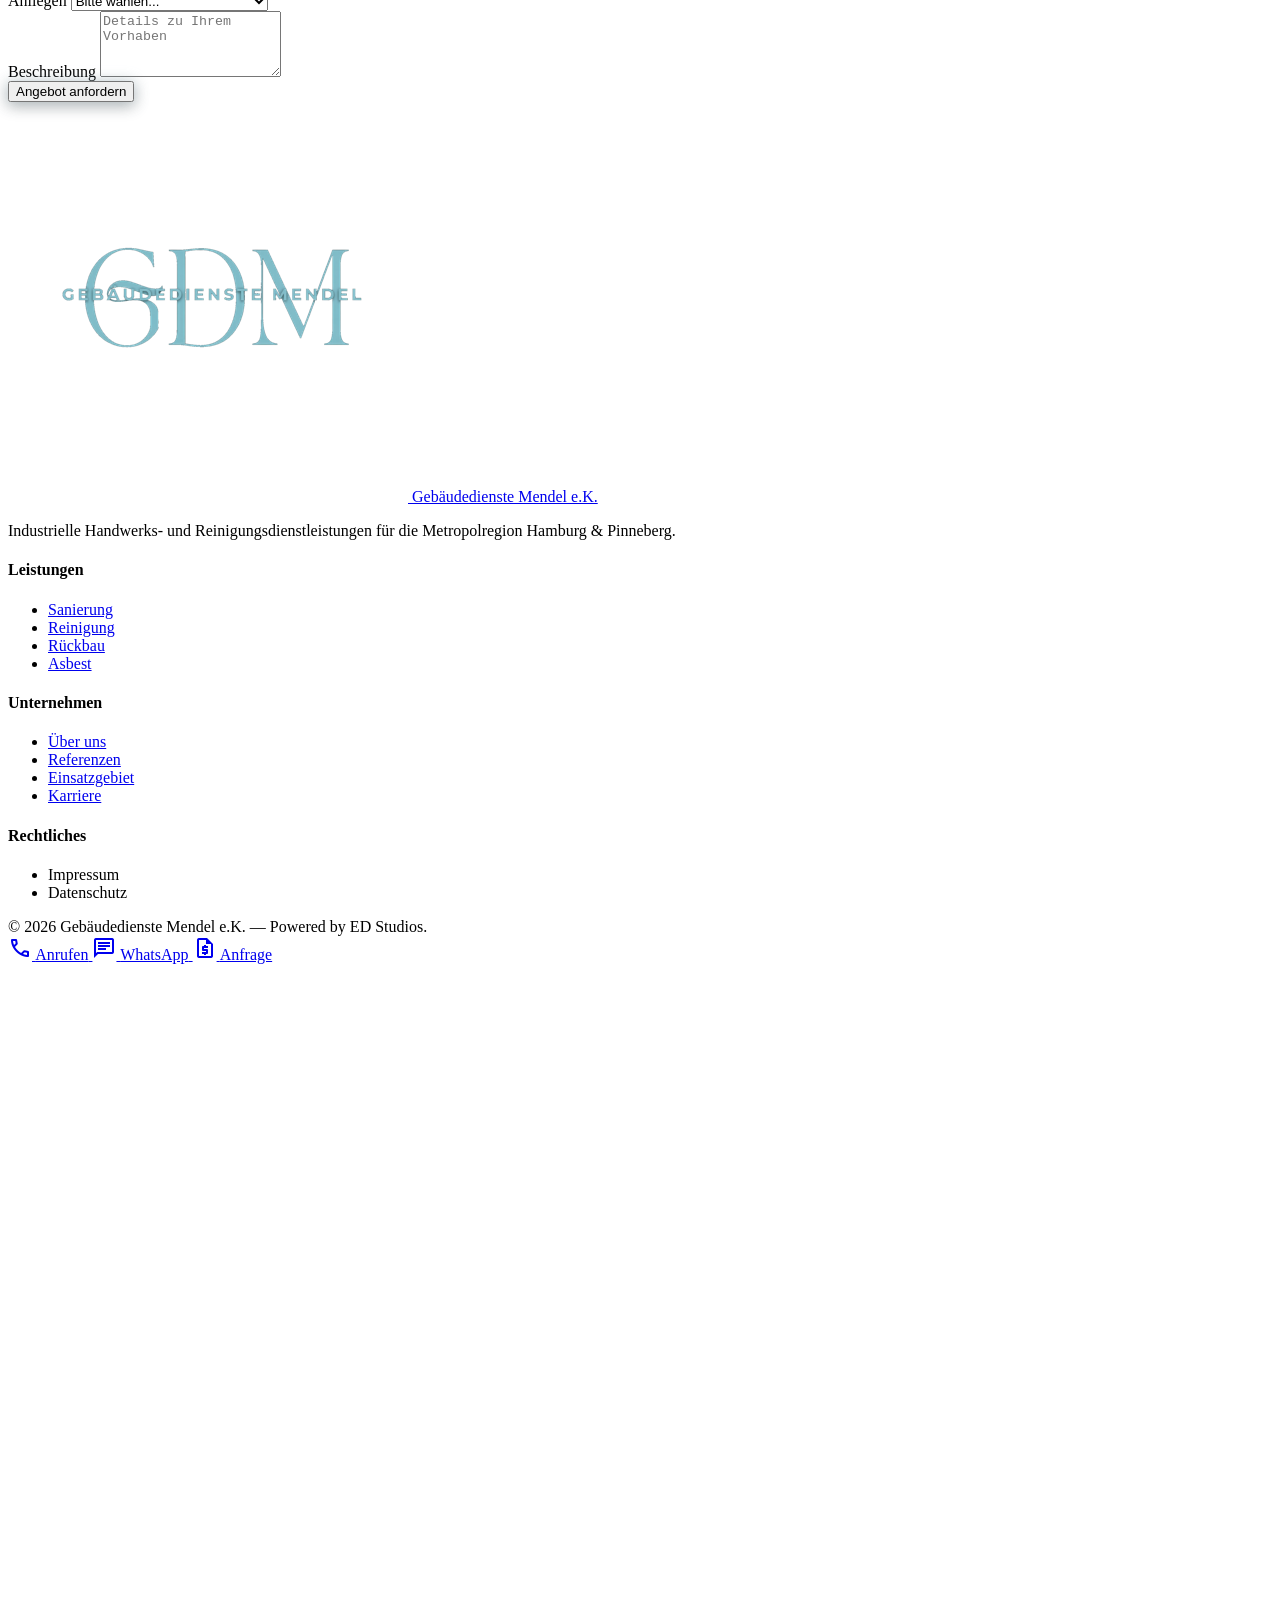
==== commit 9a7939a8: "Replace logo with transparent background version Removed black background from logo.png using Python" ====
--- a/index.html
+++ b/index.html
@@ -331,7 +331,7 @@
 <nav id="mainNav" class="fixed top-0 w-full z-50 bg-primary/90 backdrop-blur-xl border-b border-white/5 transition-all duration-300">
 <div class="flex justify-between items-center w-full px-4 sm:px-6 py-4 max-w-screen-2xl mx-auto">
     <a href="index.html" class="flex items-center gap-2 sm:gap-3">
-        <img src="assets/logo.png" alt="GDM Logo" class="h-14 sm:h-16 w-auto" style="mix-blend-mode: screen;">
+        <img src="assets/logo-transparent.png" alt="GDM Logo" class="h-14 sm:h-16 w-auto">
         <span class="text-[11px] sm:text-xl font-bold font-headline text-secondary uppercase tracking-widest">
             Gebäudedienste Mendel e.K.
         </span>
@@ -831,7 +831,7 @@
 <div class="grid grid-cols-2 md:grid-cols-4 gap-8 sm:gap-16 px-4 sm:px-8 py-16 sm:py-20 max-w-screen-2xl mx-auto">
     <div class="col-span-2 md:col-span-1">
         <a href="index.html" class="flex items-center gap-3 mb-8">
-            <img src="assets/logo.png" alt="GDM Logo" class="h-10 w-auto" loading="lazy">
+            <img src="assets/logo-transparent.png" alt="GDM Logo" class="h-10 w-auto" loading="lazy">
             <span class="text-base sm:text-lg font-bold font-headline text-secondary tracking-widest">Gebäudedienste Mendel e.K.</span>
         </a>
         <p class="text-sm leading-relaxed text-on-surface-variant font-medium">Industrielle Handwerks- und Reinigungsdienstleistungen für die Metropolregion Hamburg & Pinneberg.</p>
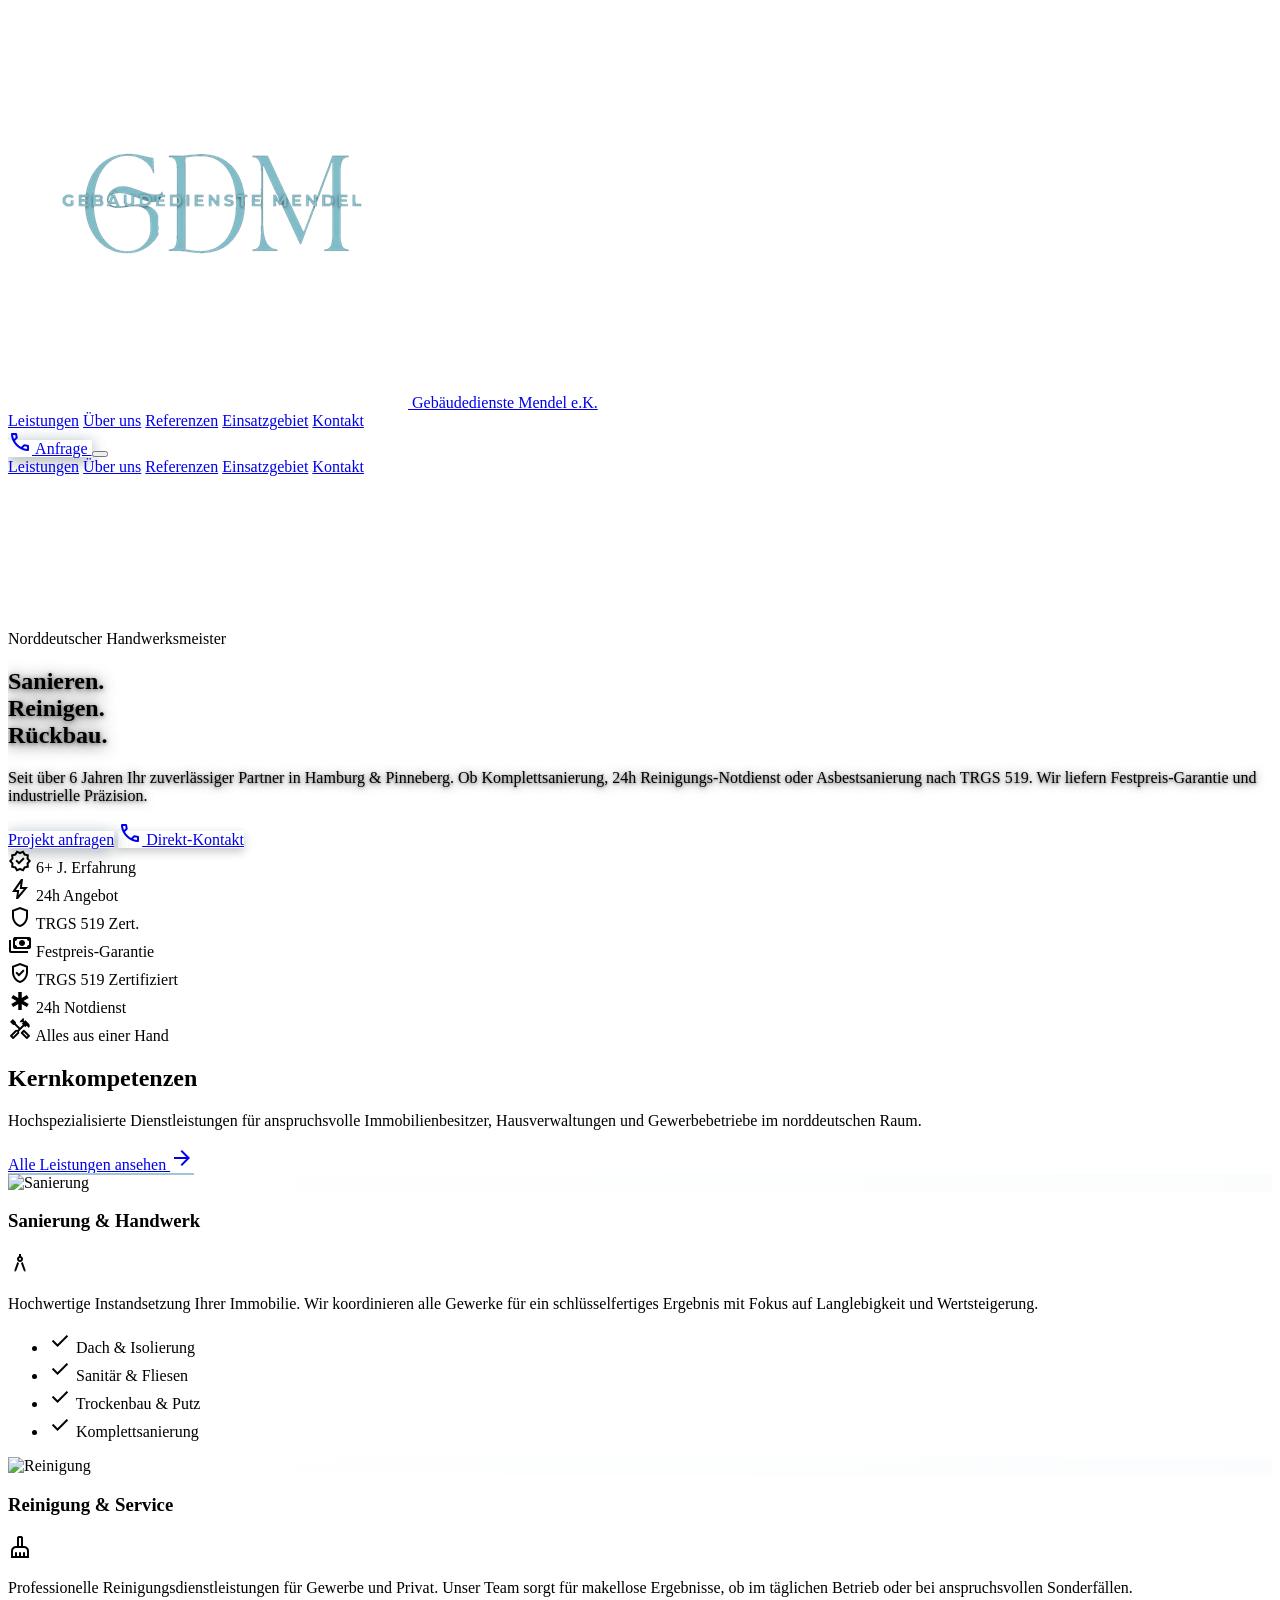
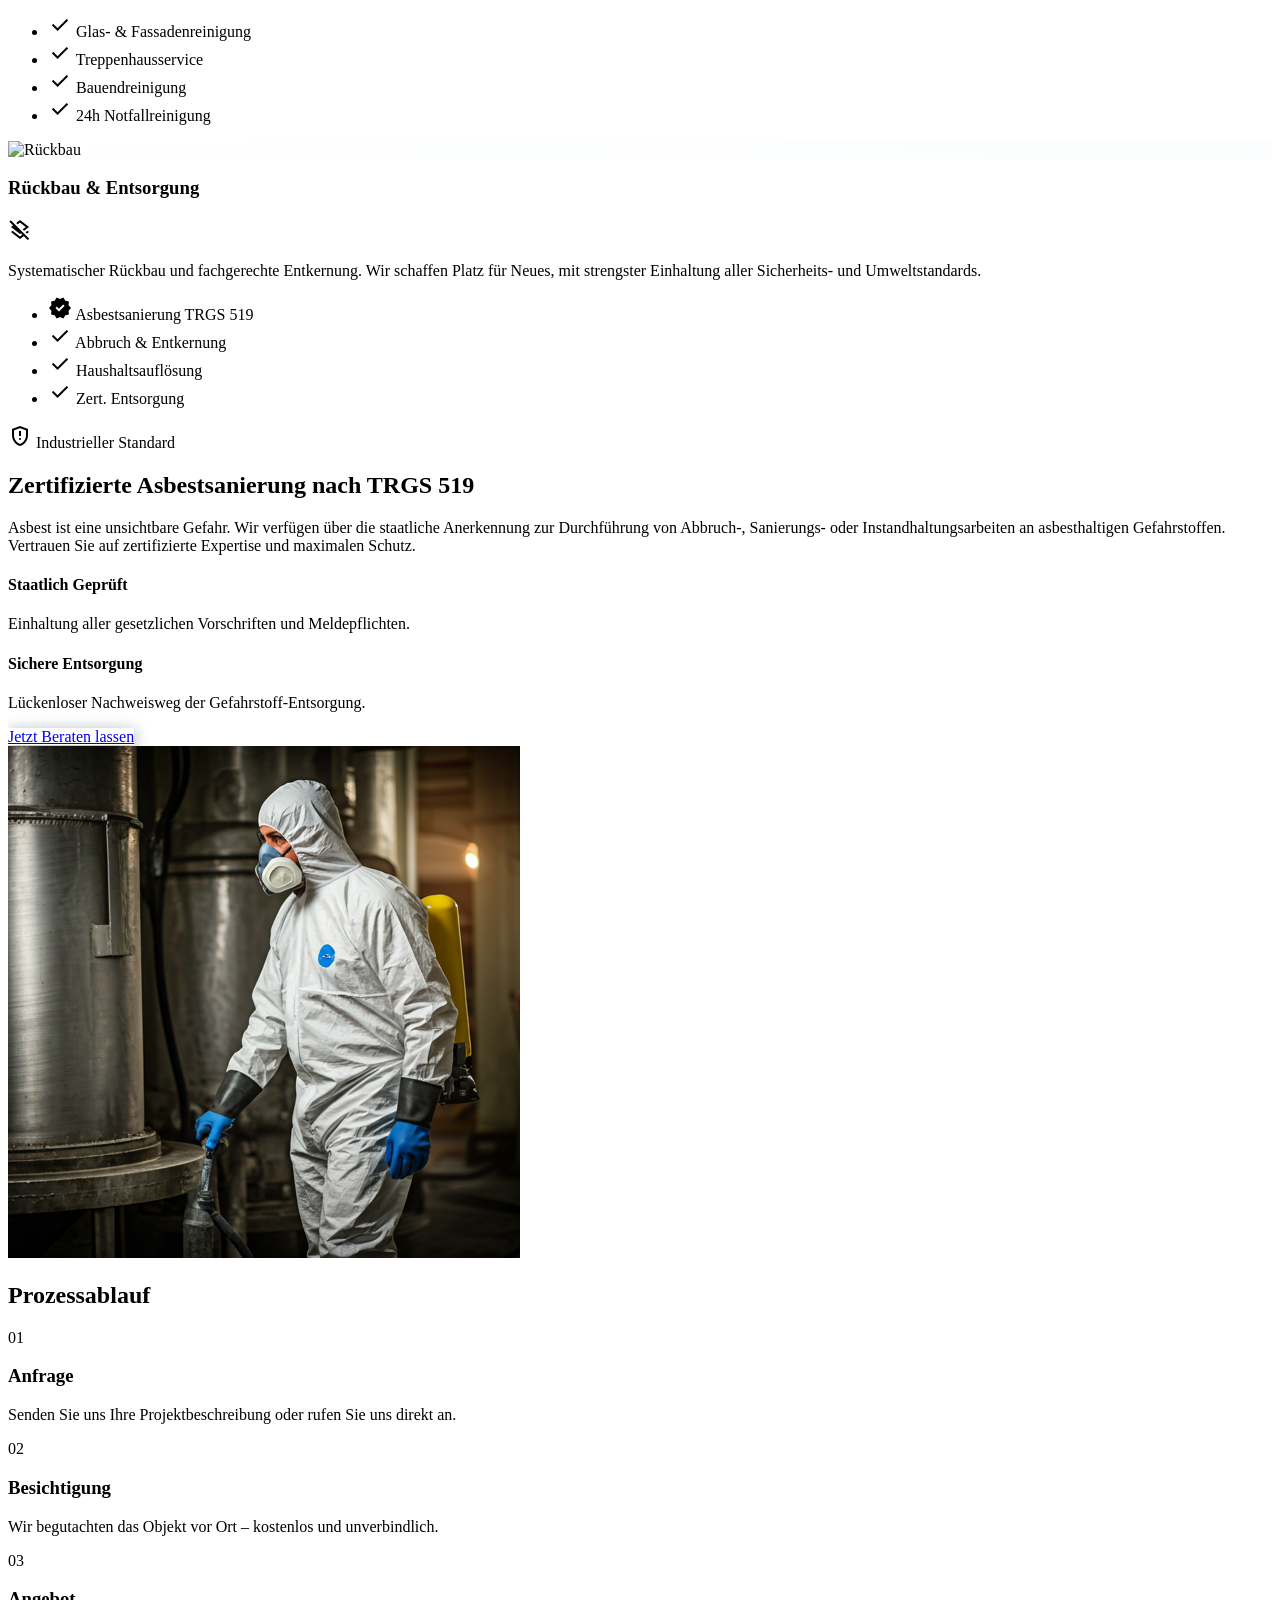
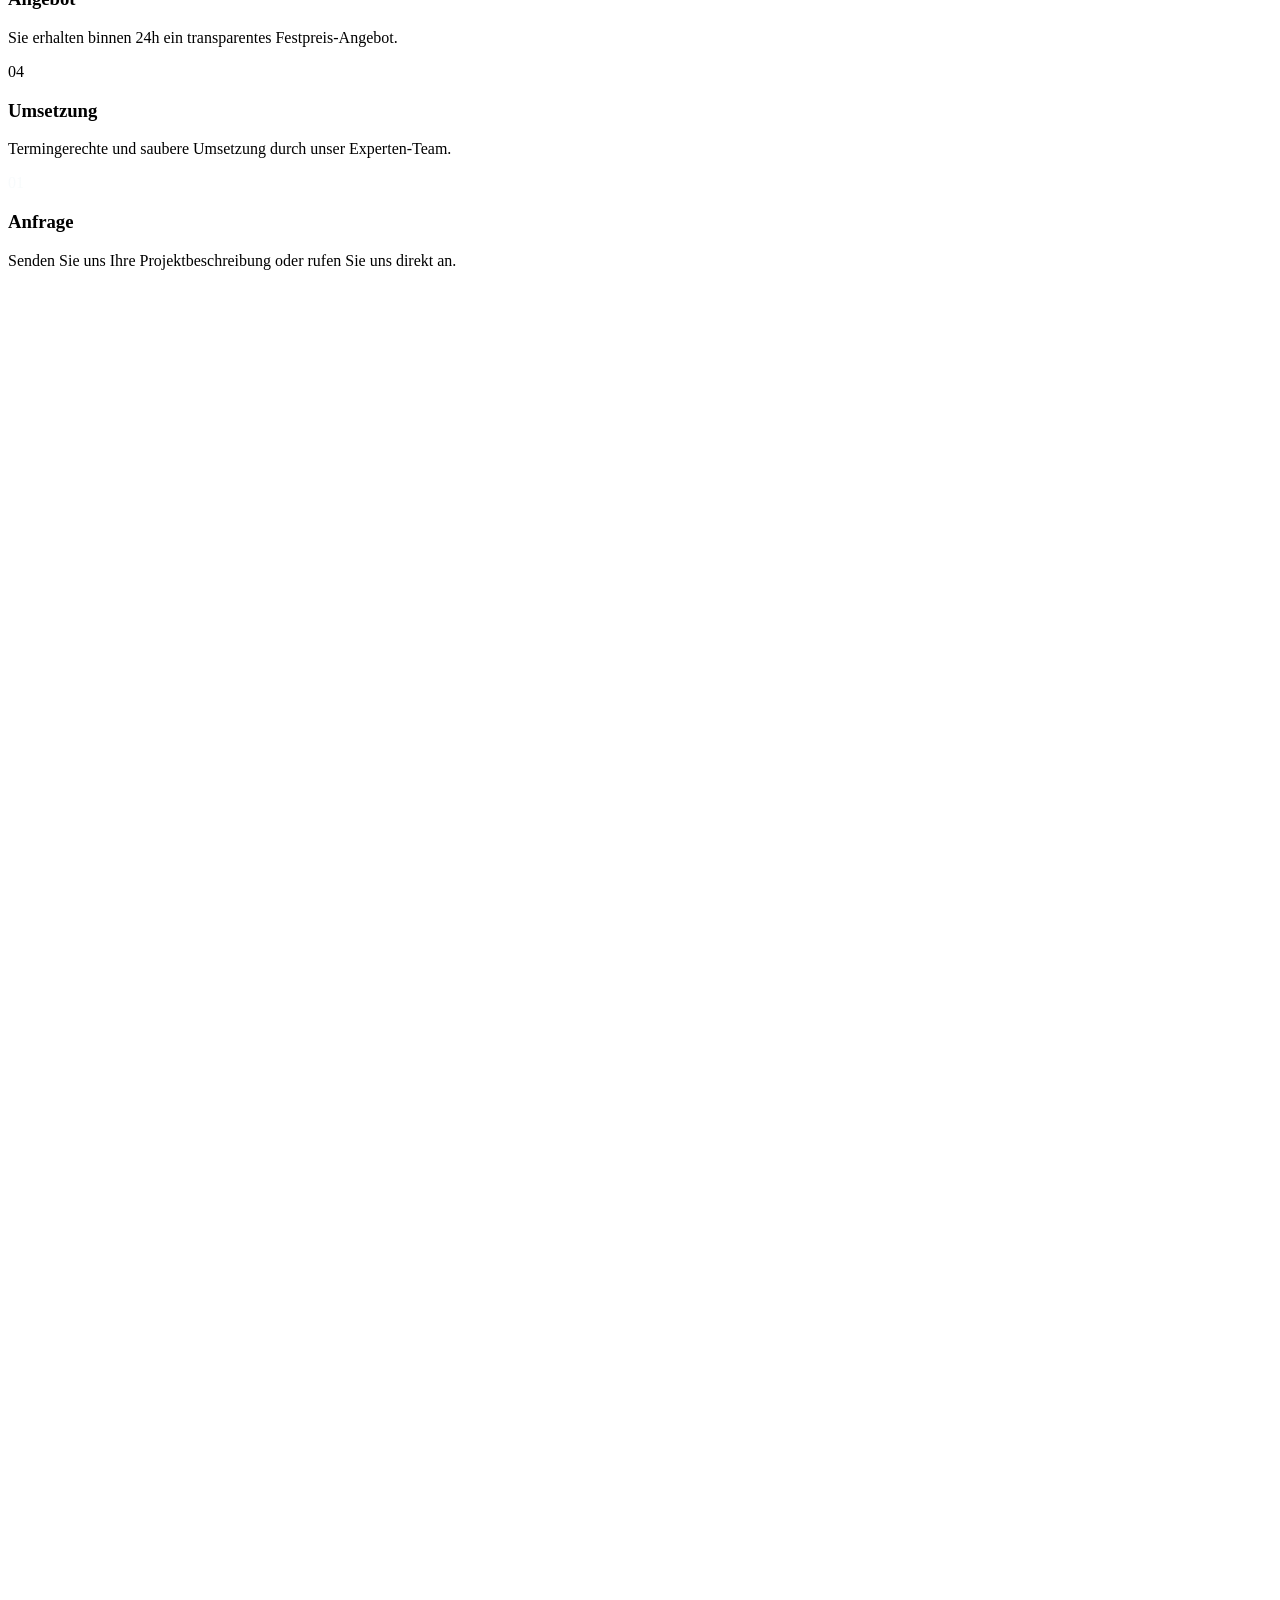
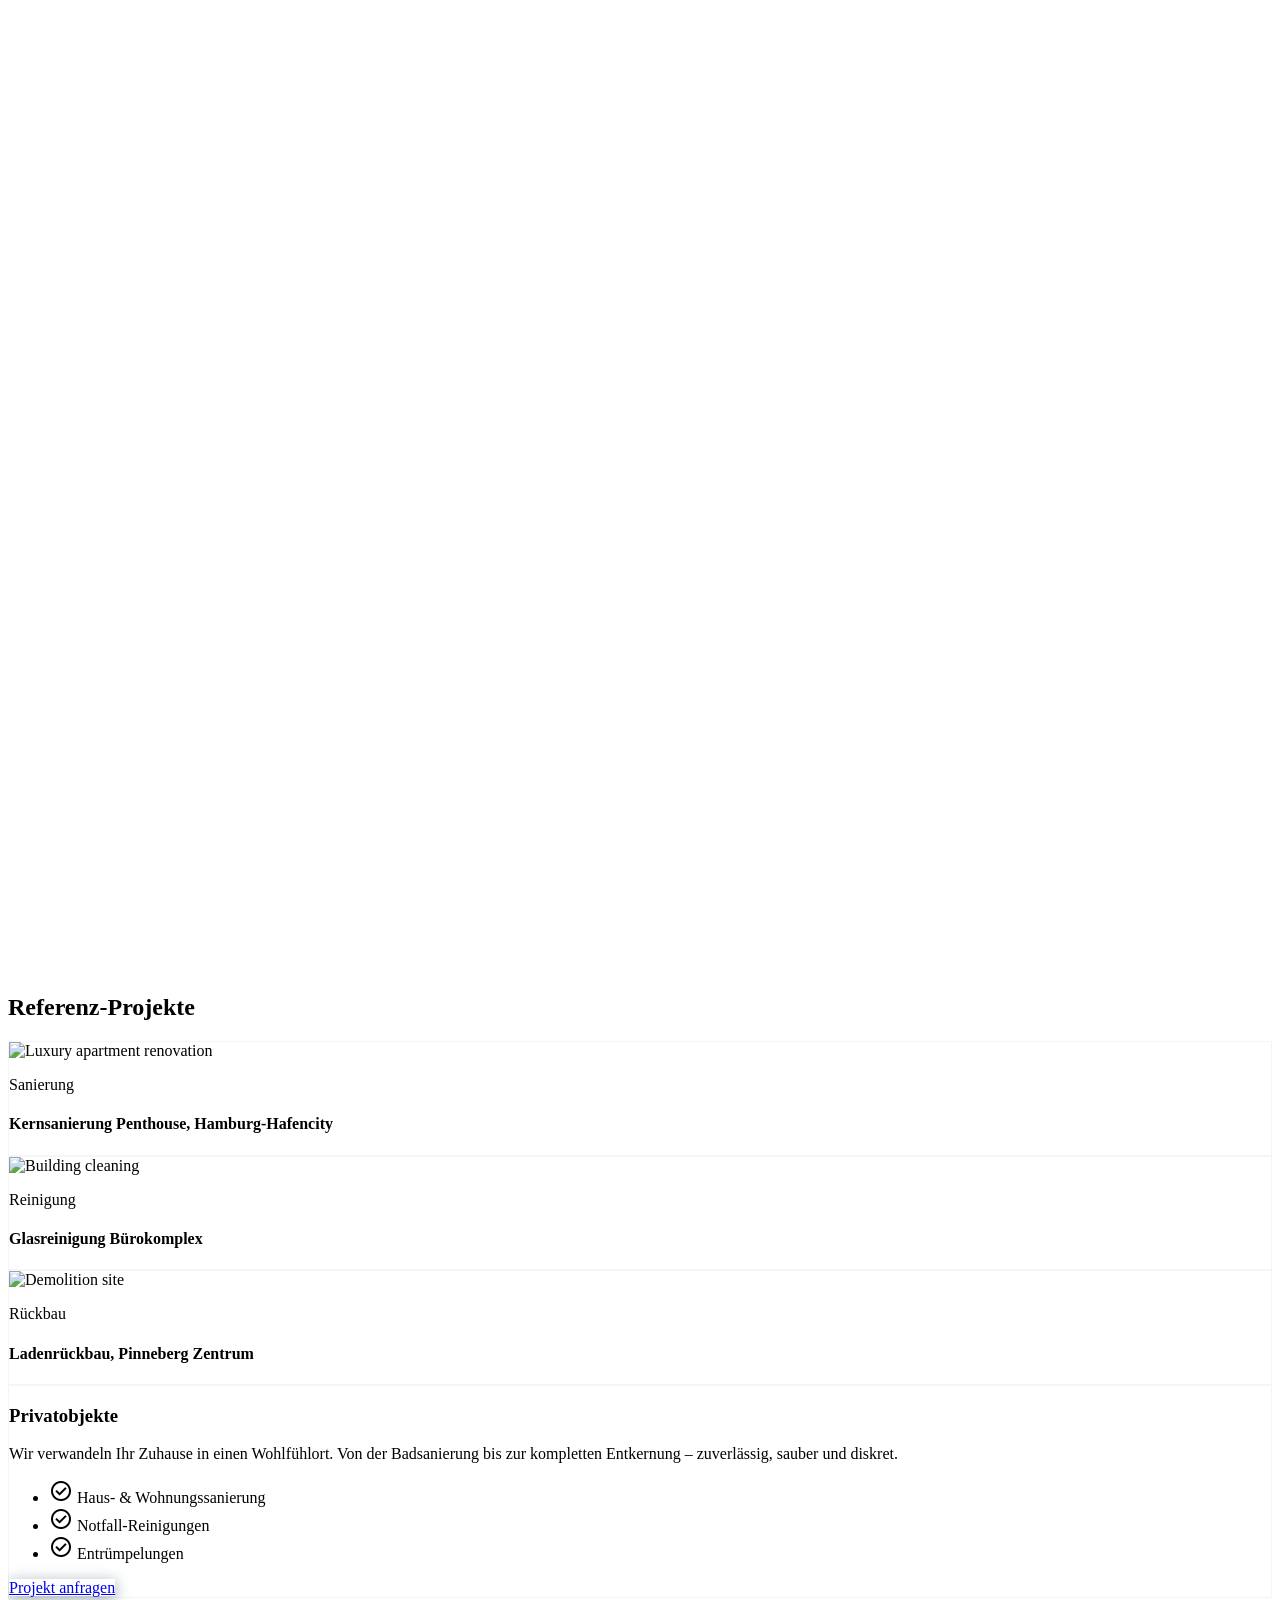
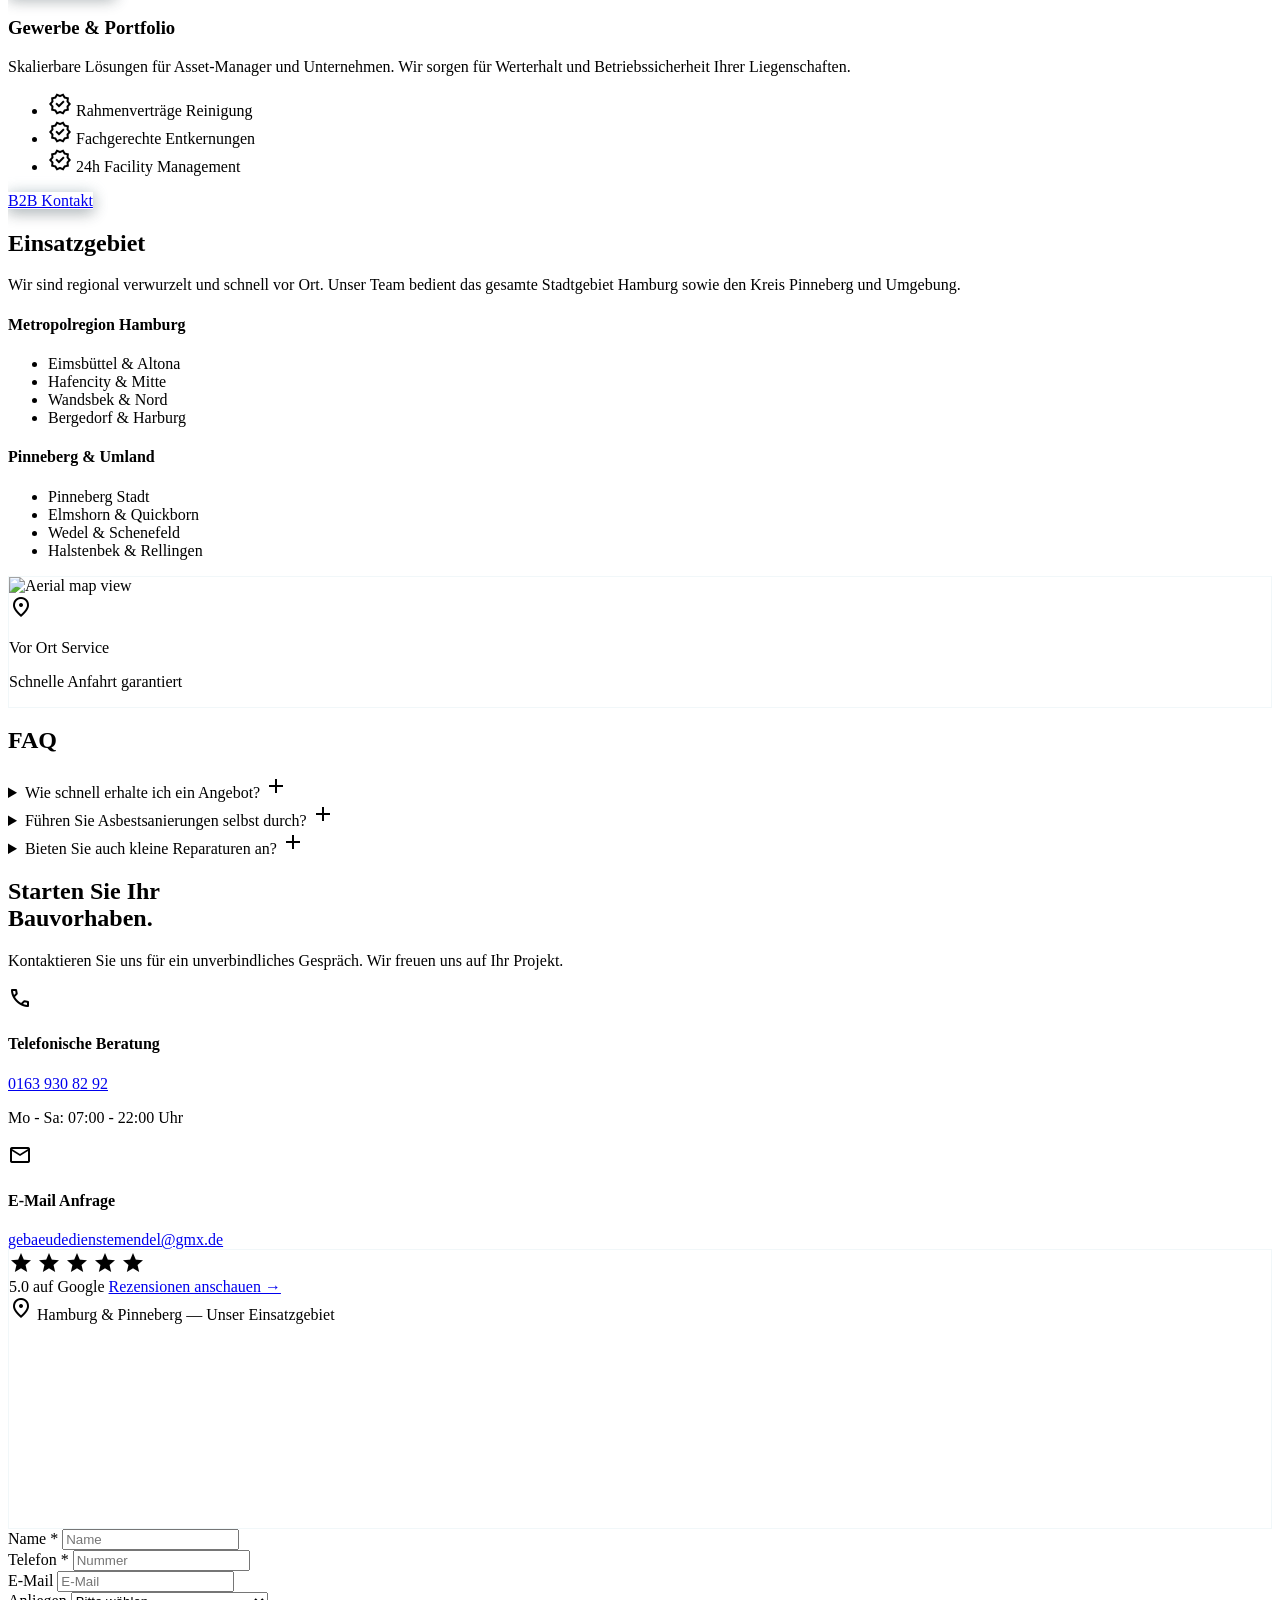
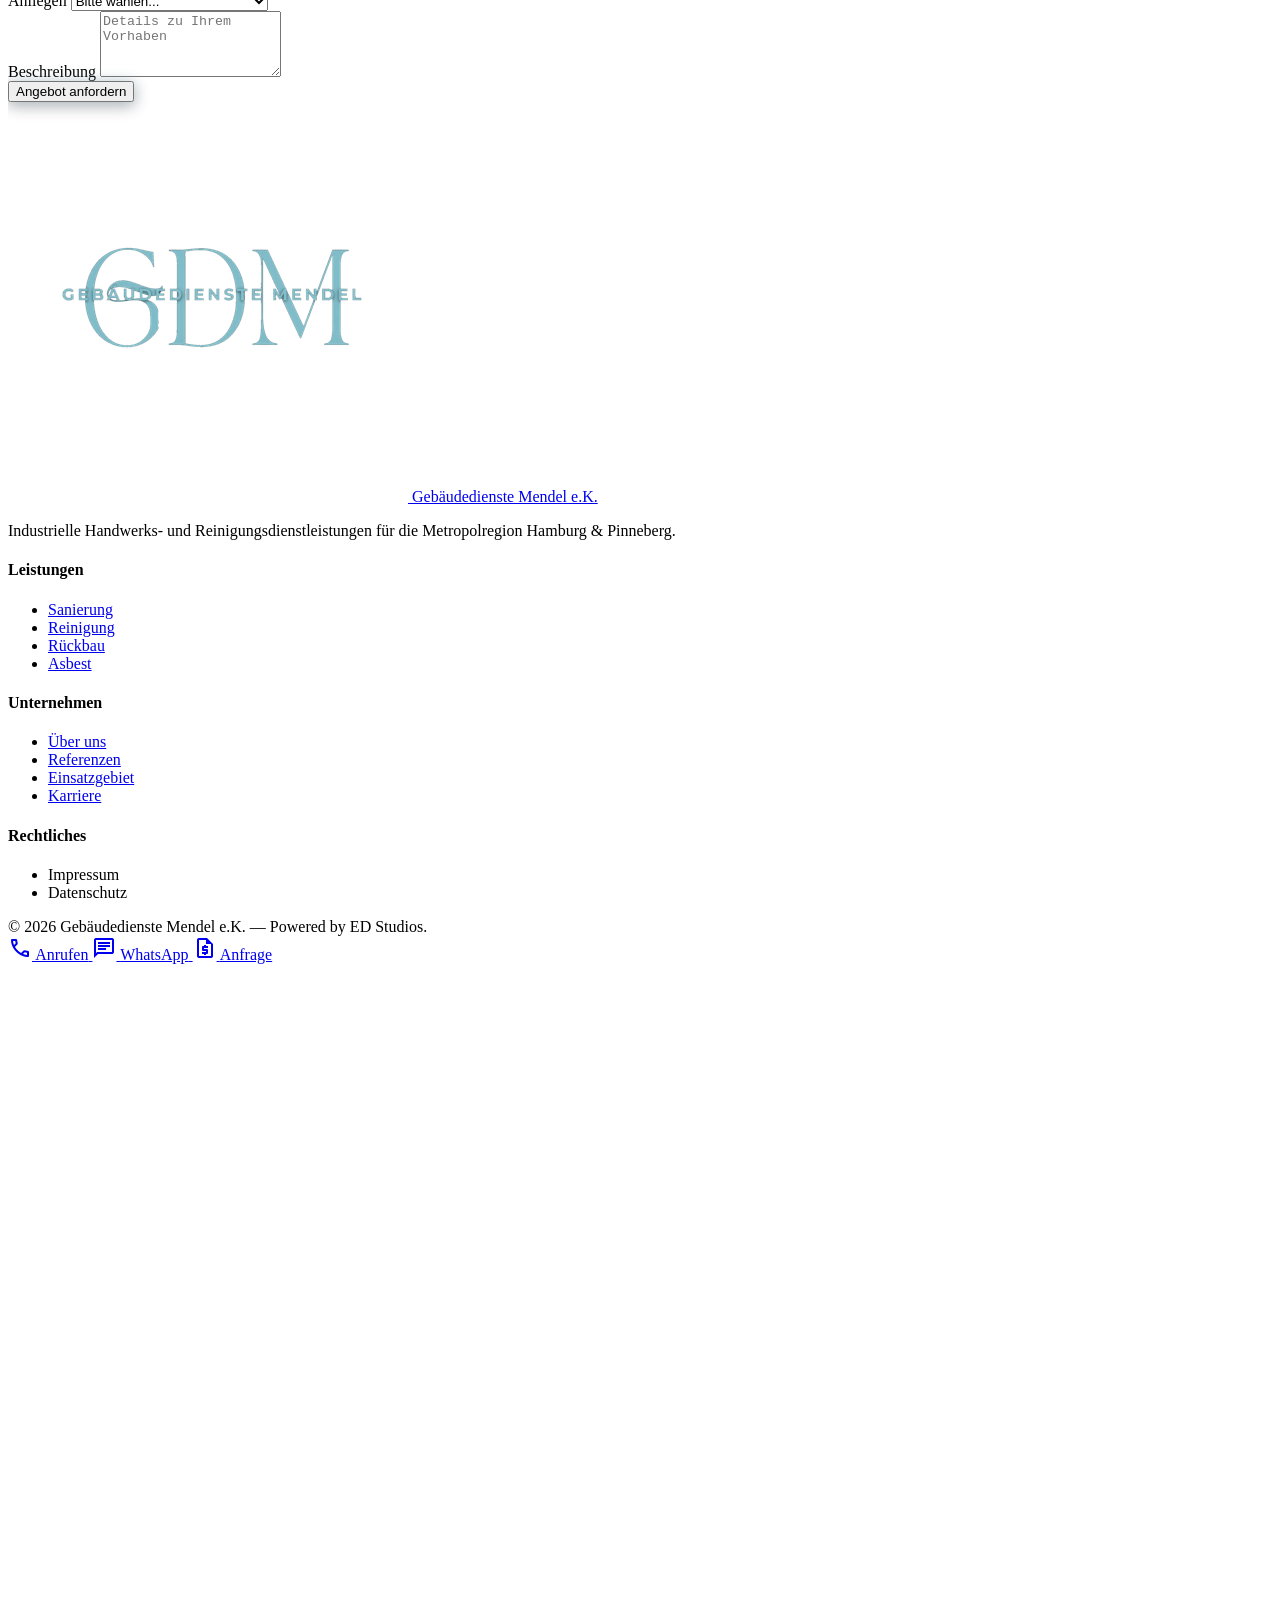
==== commit b67c475f: "Fix horizontal overflow on mobile — add overflow-x hidden to html/body Co-Authored-By: Claude Sonnet" ====
--- a/index.html
+++ b/index.html
@@ -79,6 +79,7 @@
     }
 </script>
 <style>
+    html, body { overflow-x: hidden; max-width: 100%; }
     .material-symbols-outlined {
         font-variation-settings: 'FILL' 0, 'wght' 400, 'GRAD' 0, 'opsz' 24;
     }
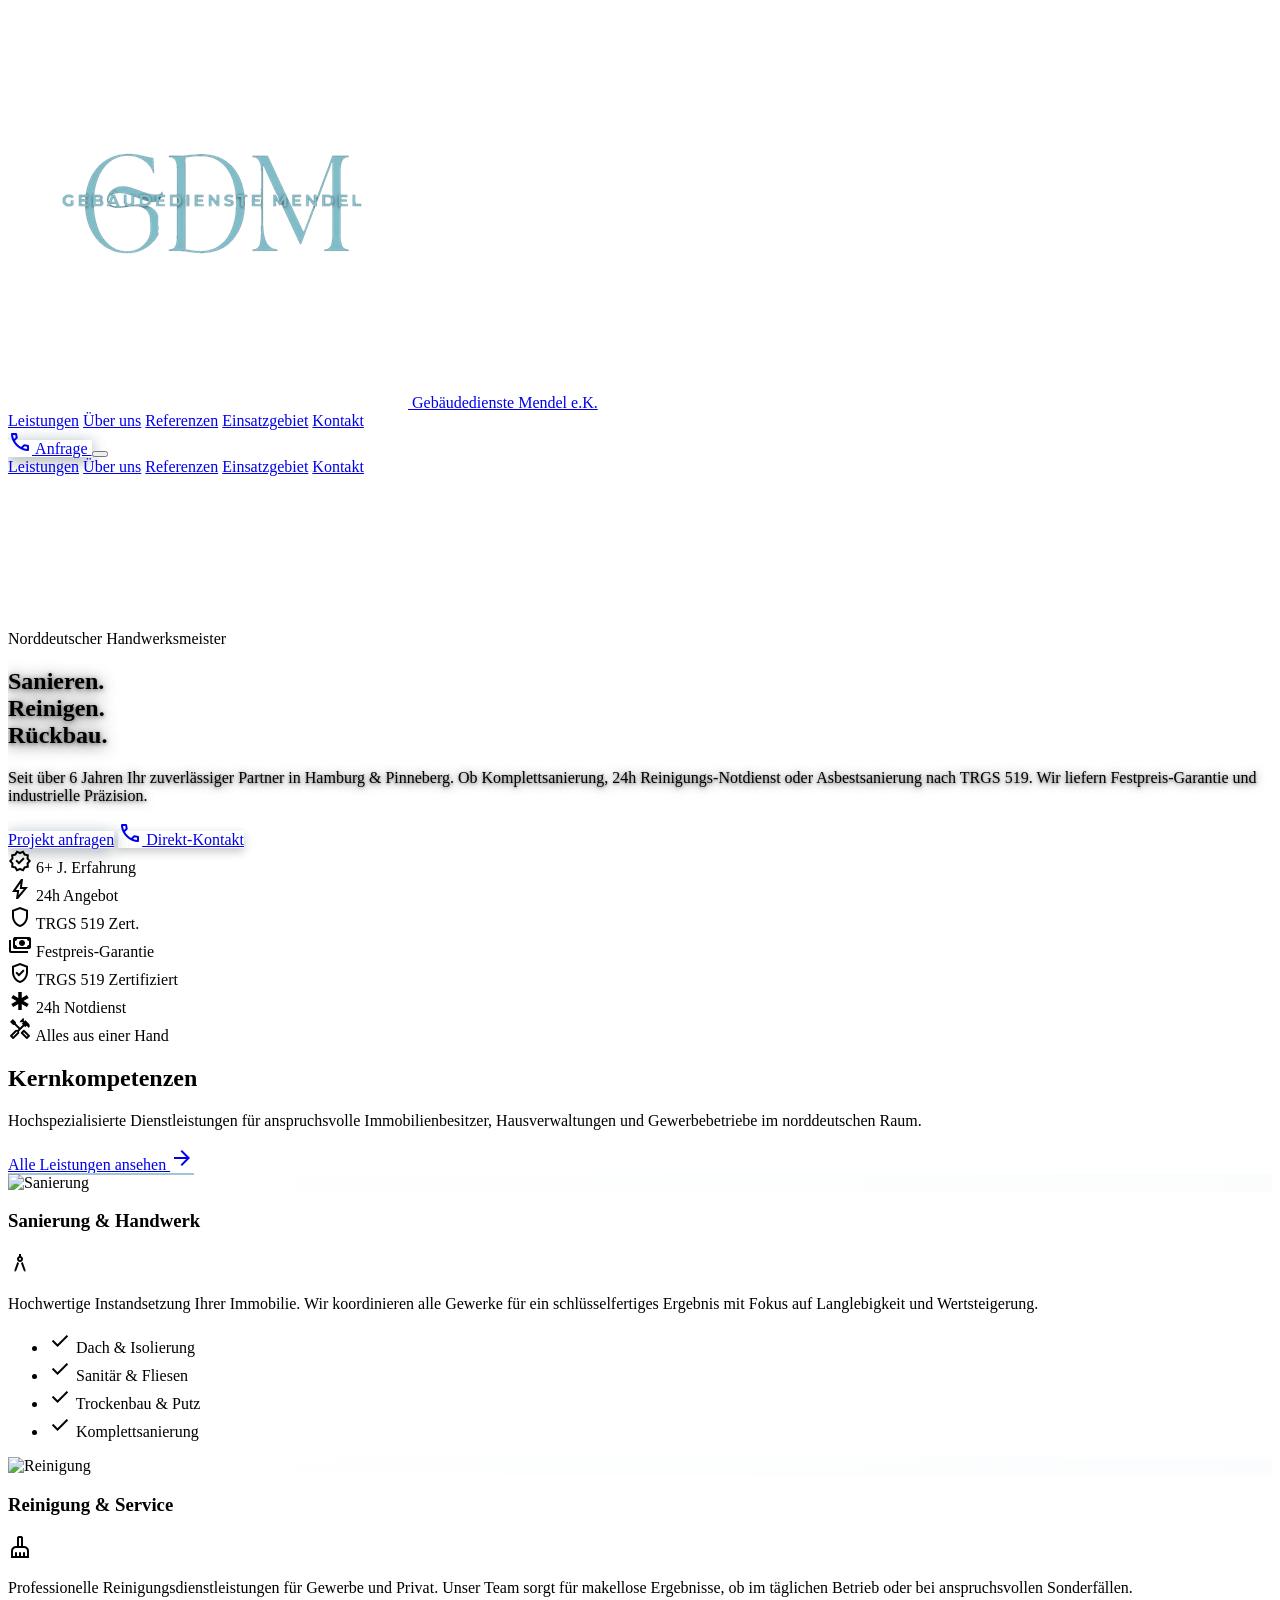
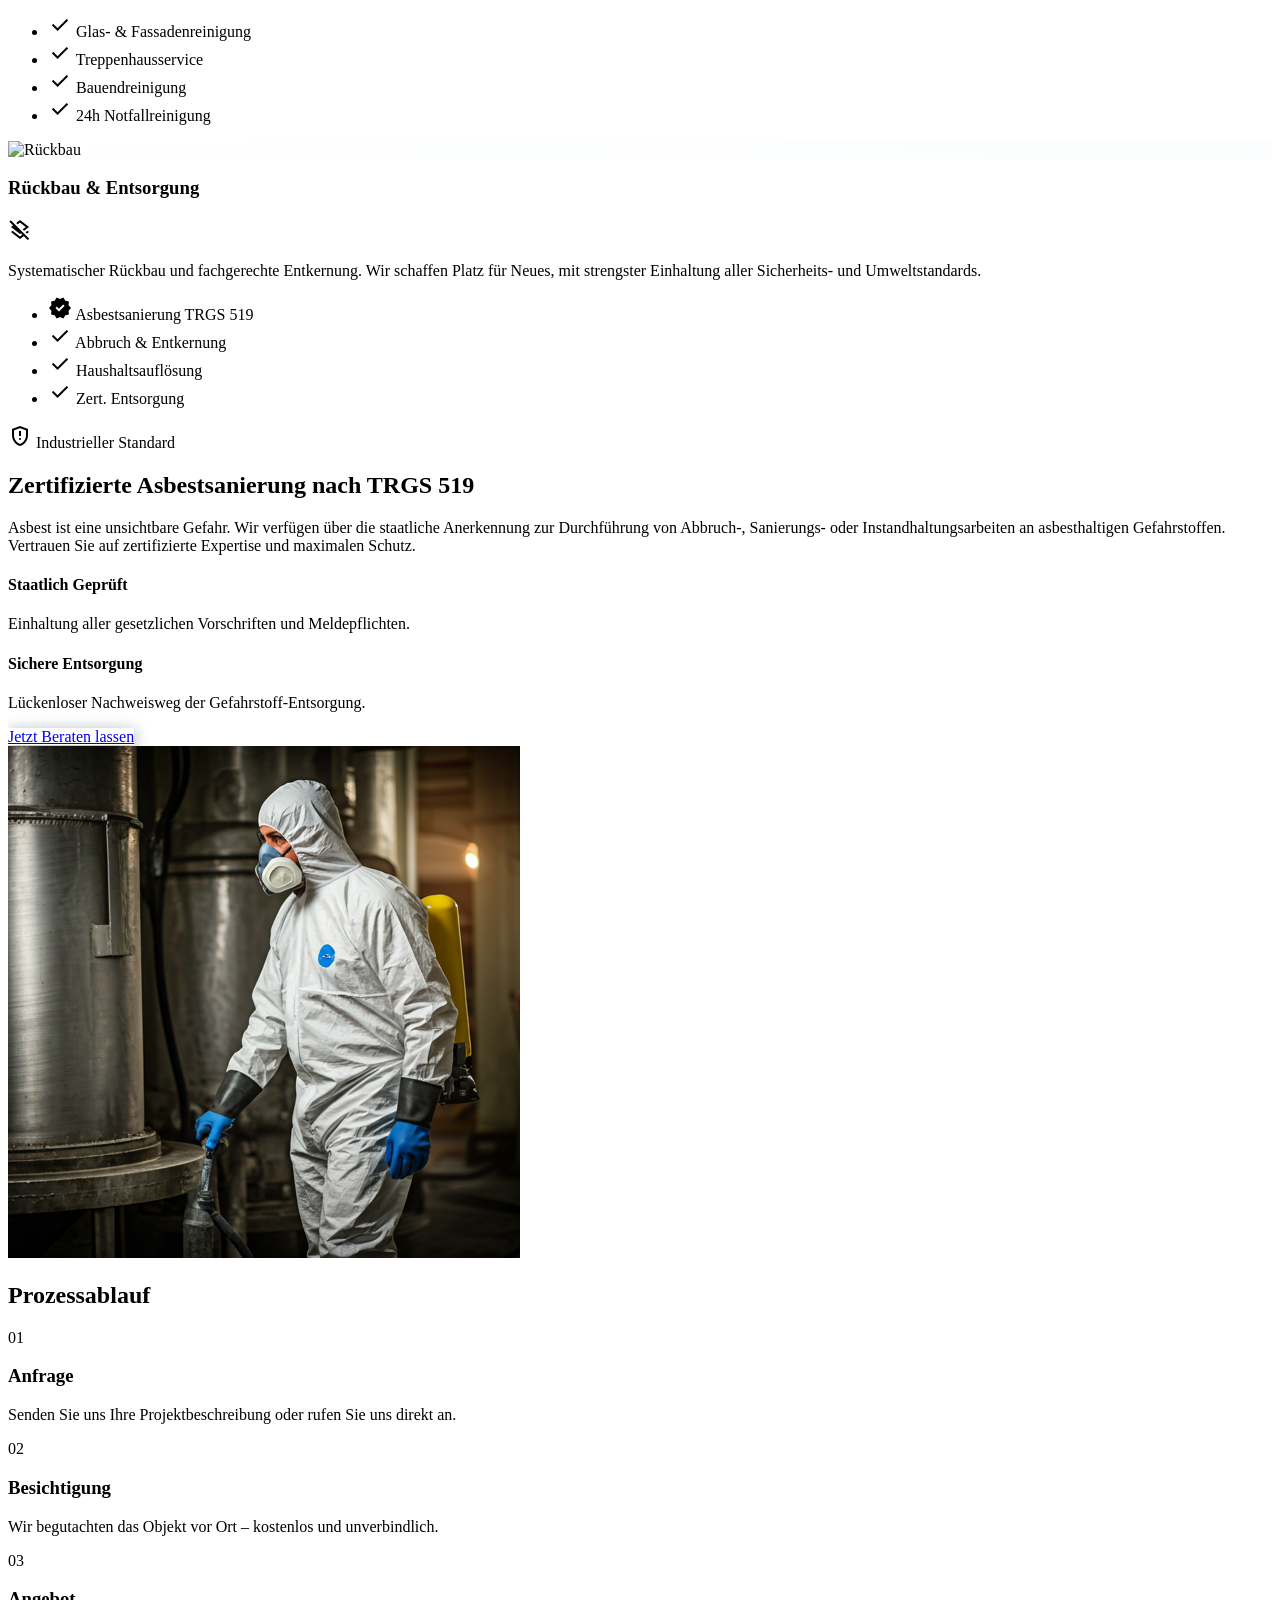
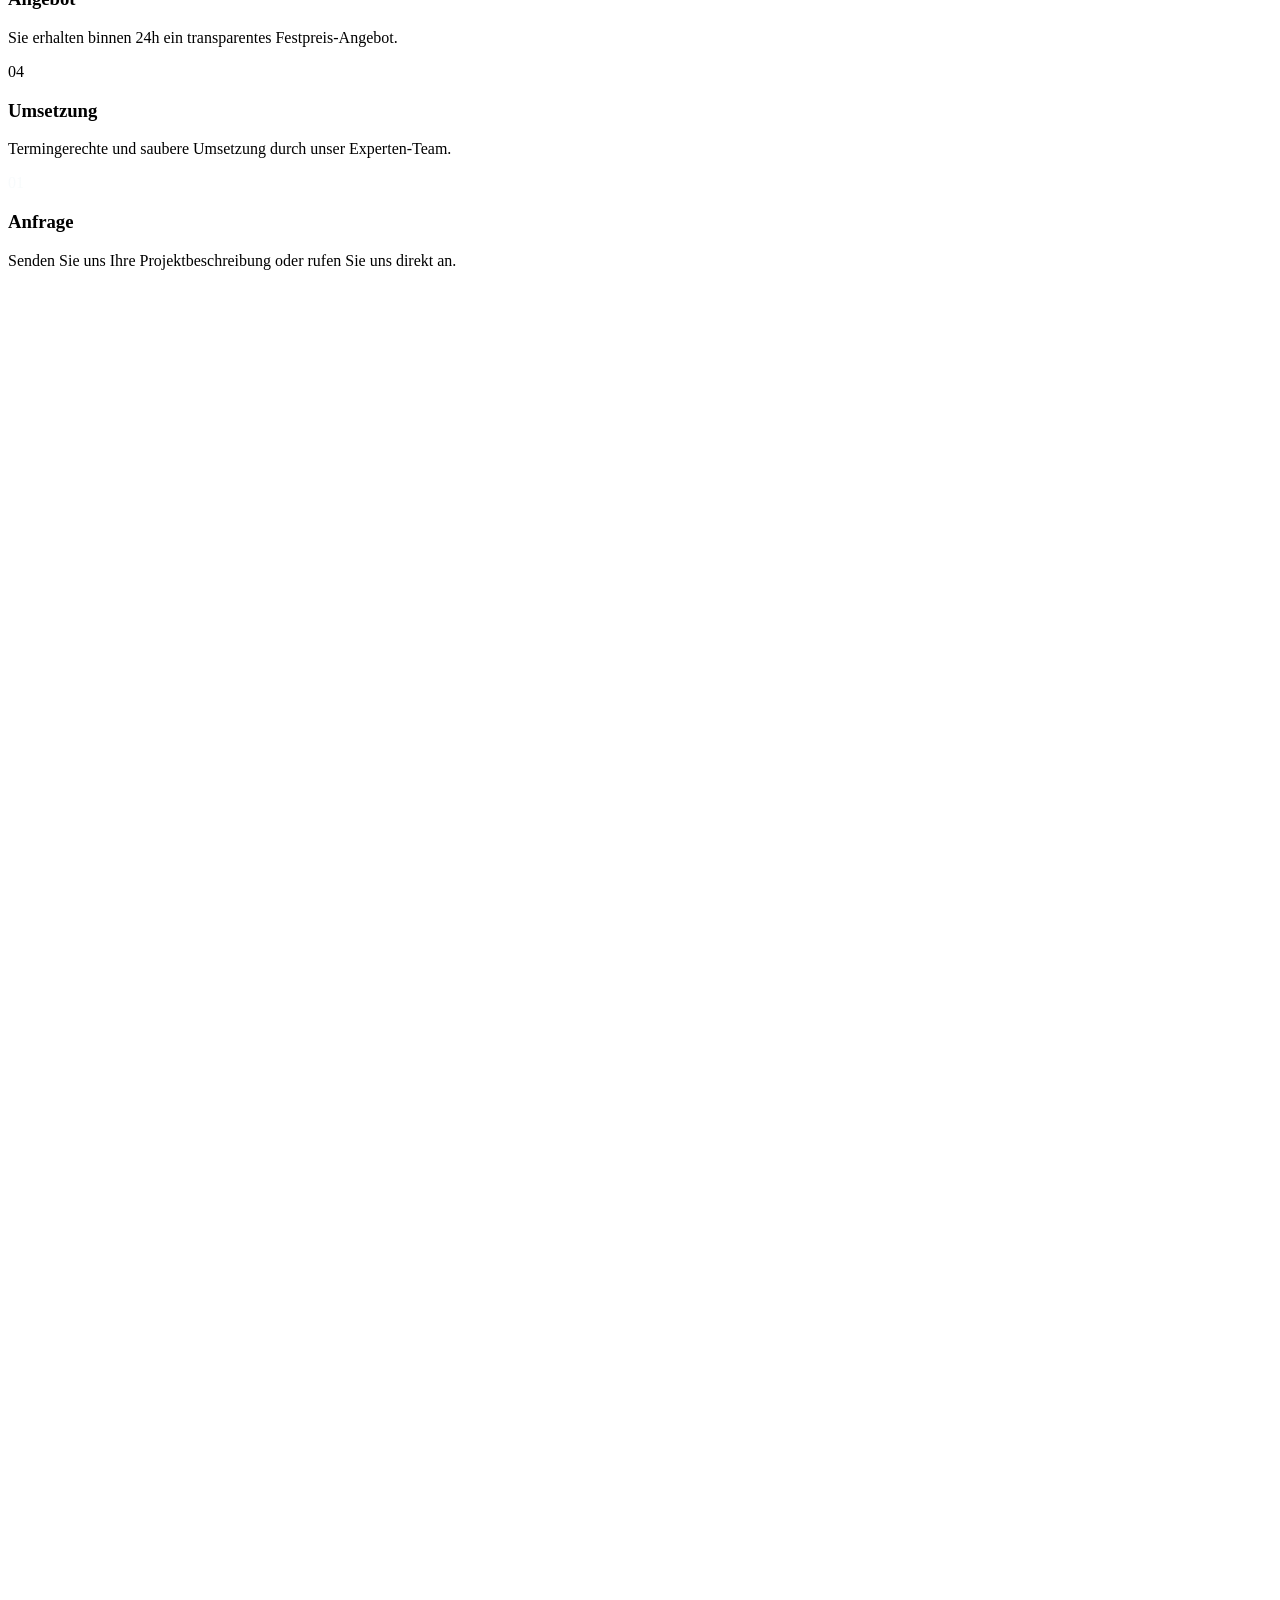
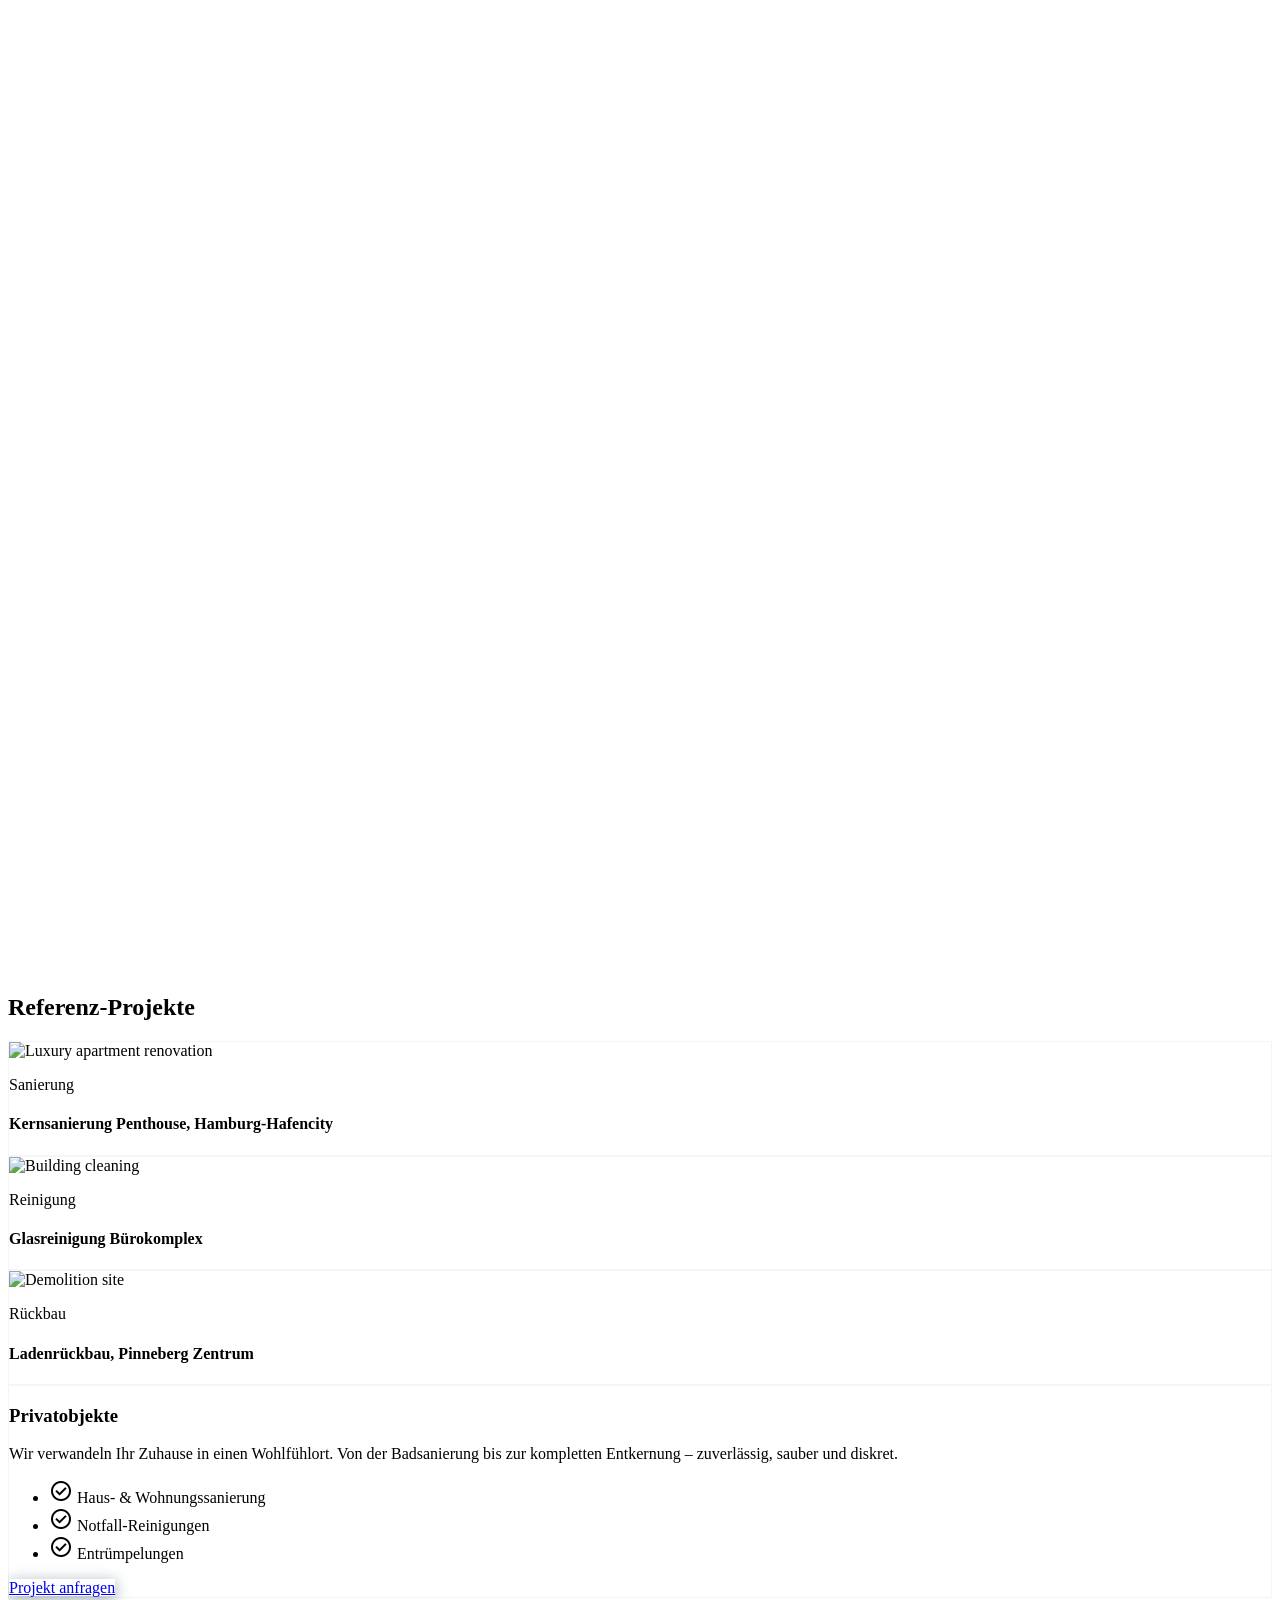
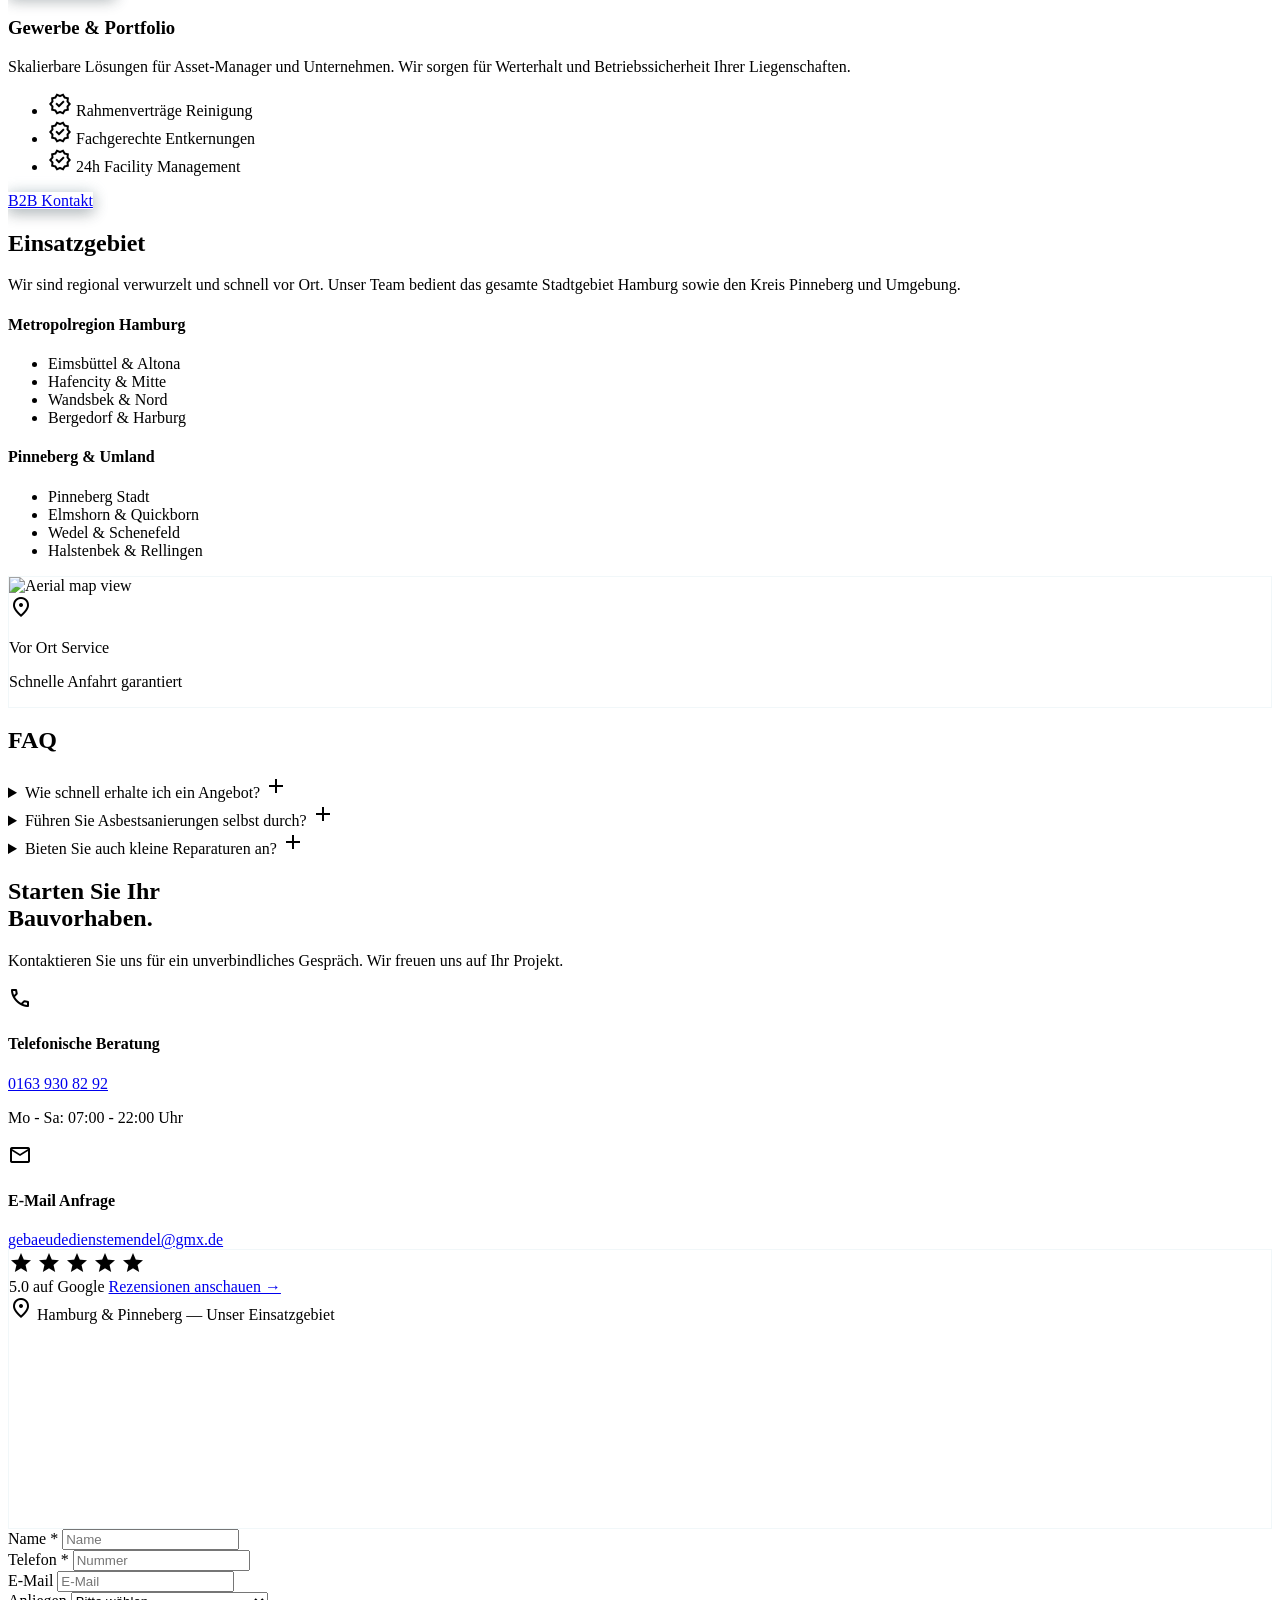
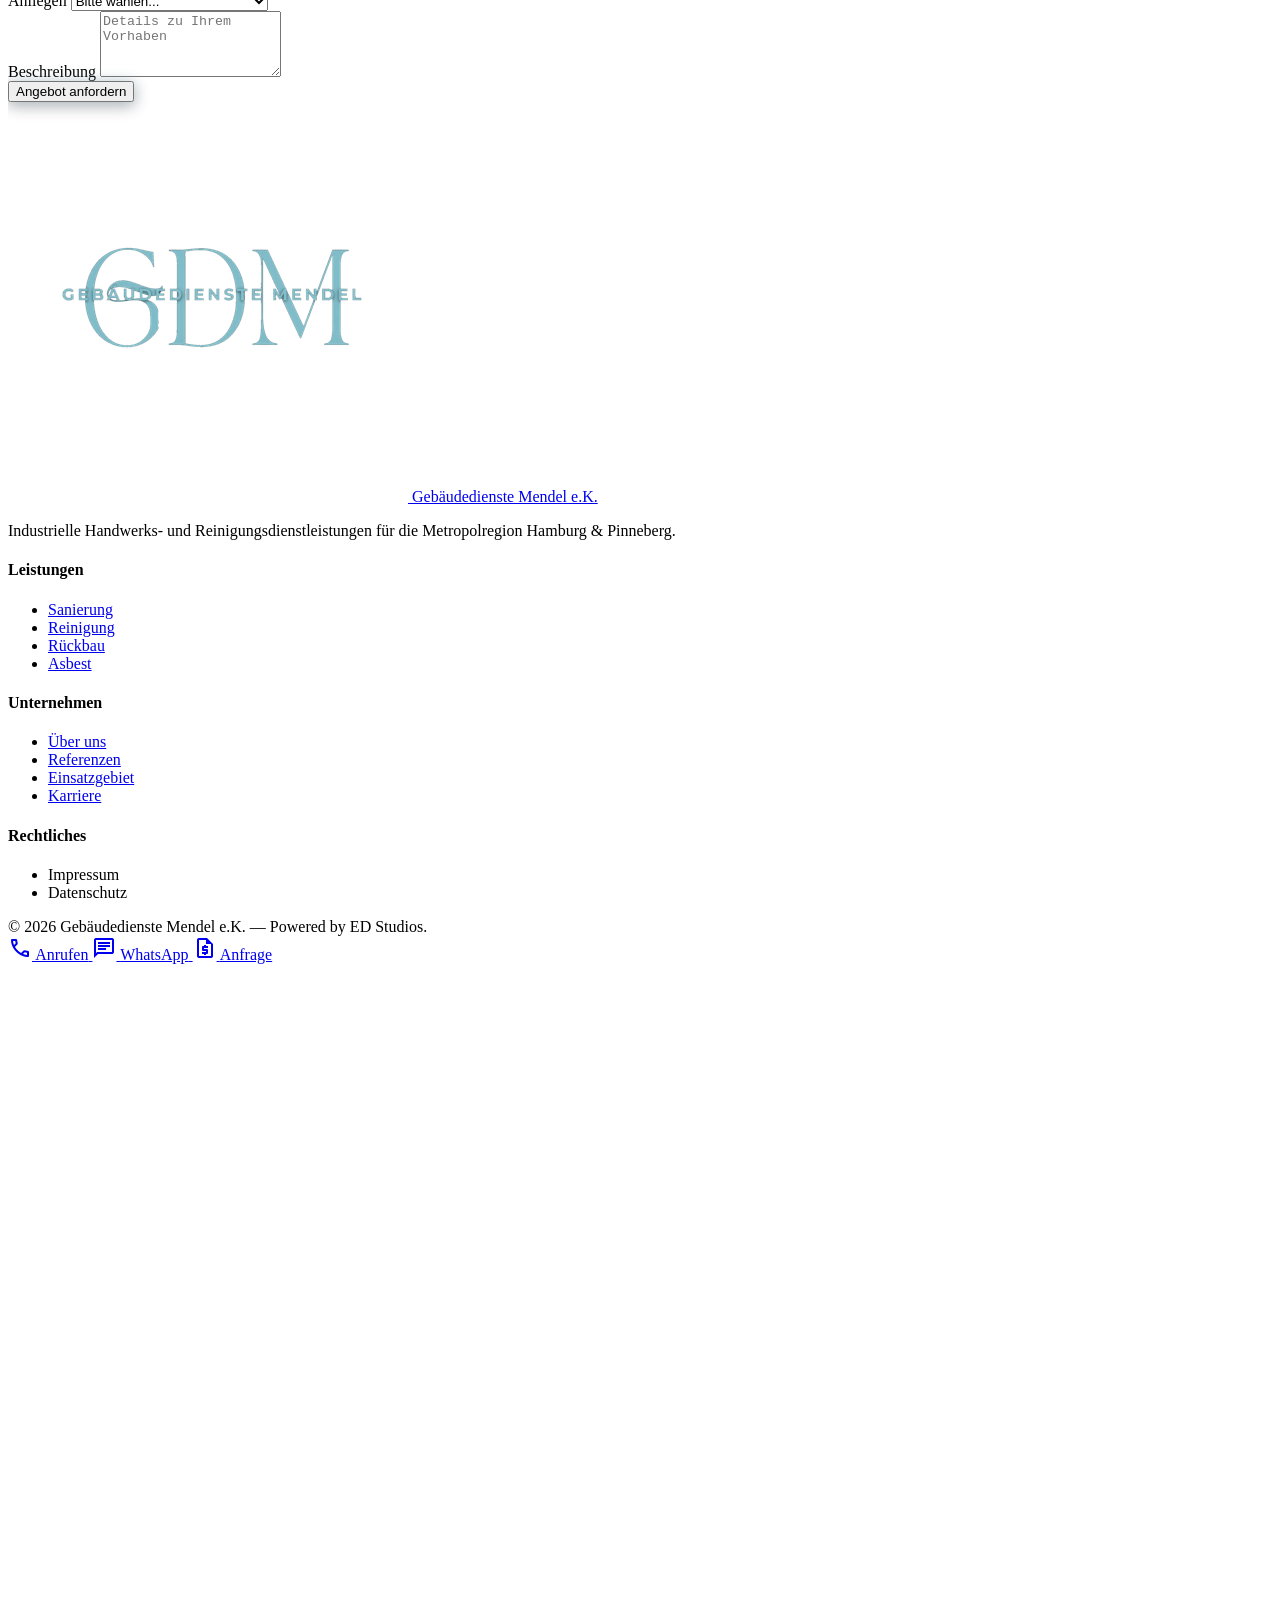
==== commit e545b8f3: "Fix sticky broken by overflow-x: use clip instead of hidden overflow-x: hidden creates a scroll cont" ====
--- a/index.html
+++ b/index.html
@@ -79,7 +79,7 @@
     }
 </script>
 <style>
-    html, body { overflow-x: hidden; max-width: 100%; }
+    html, body { overflow-x: clip; max-width: 100%; }
     .material-symbols-outlined {
         font-variation-settings: 'FILL' 0, 'wght' 400, 'GRAD' 0, 'opsz' 24;
     }
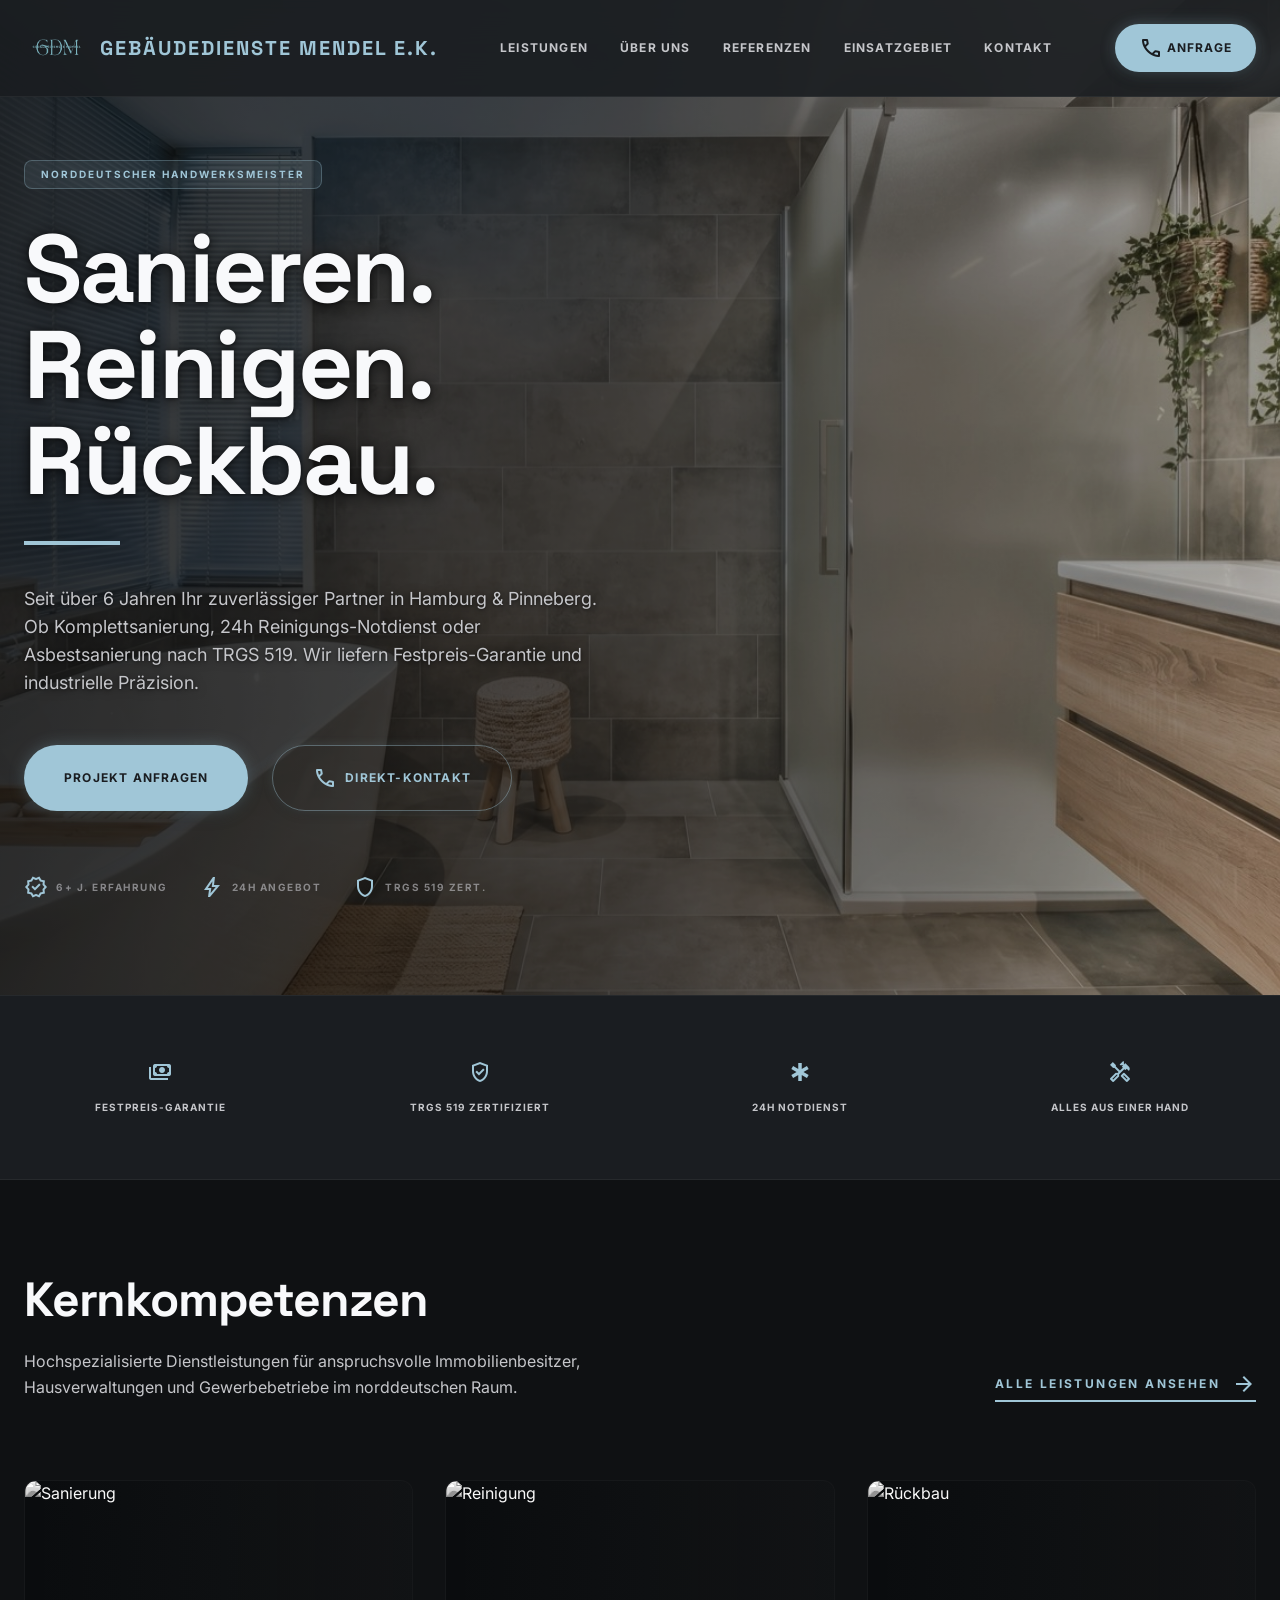
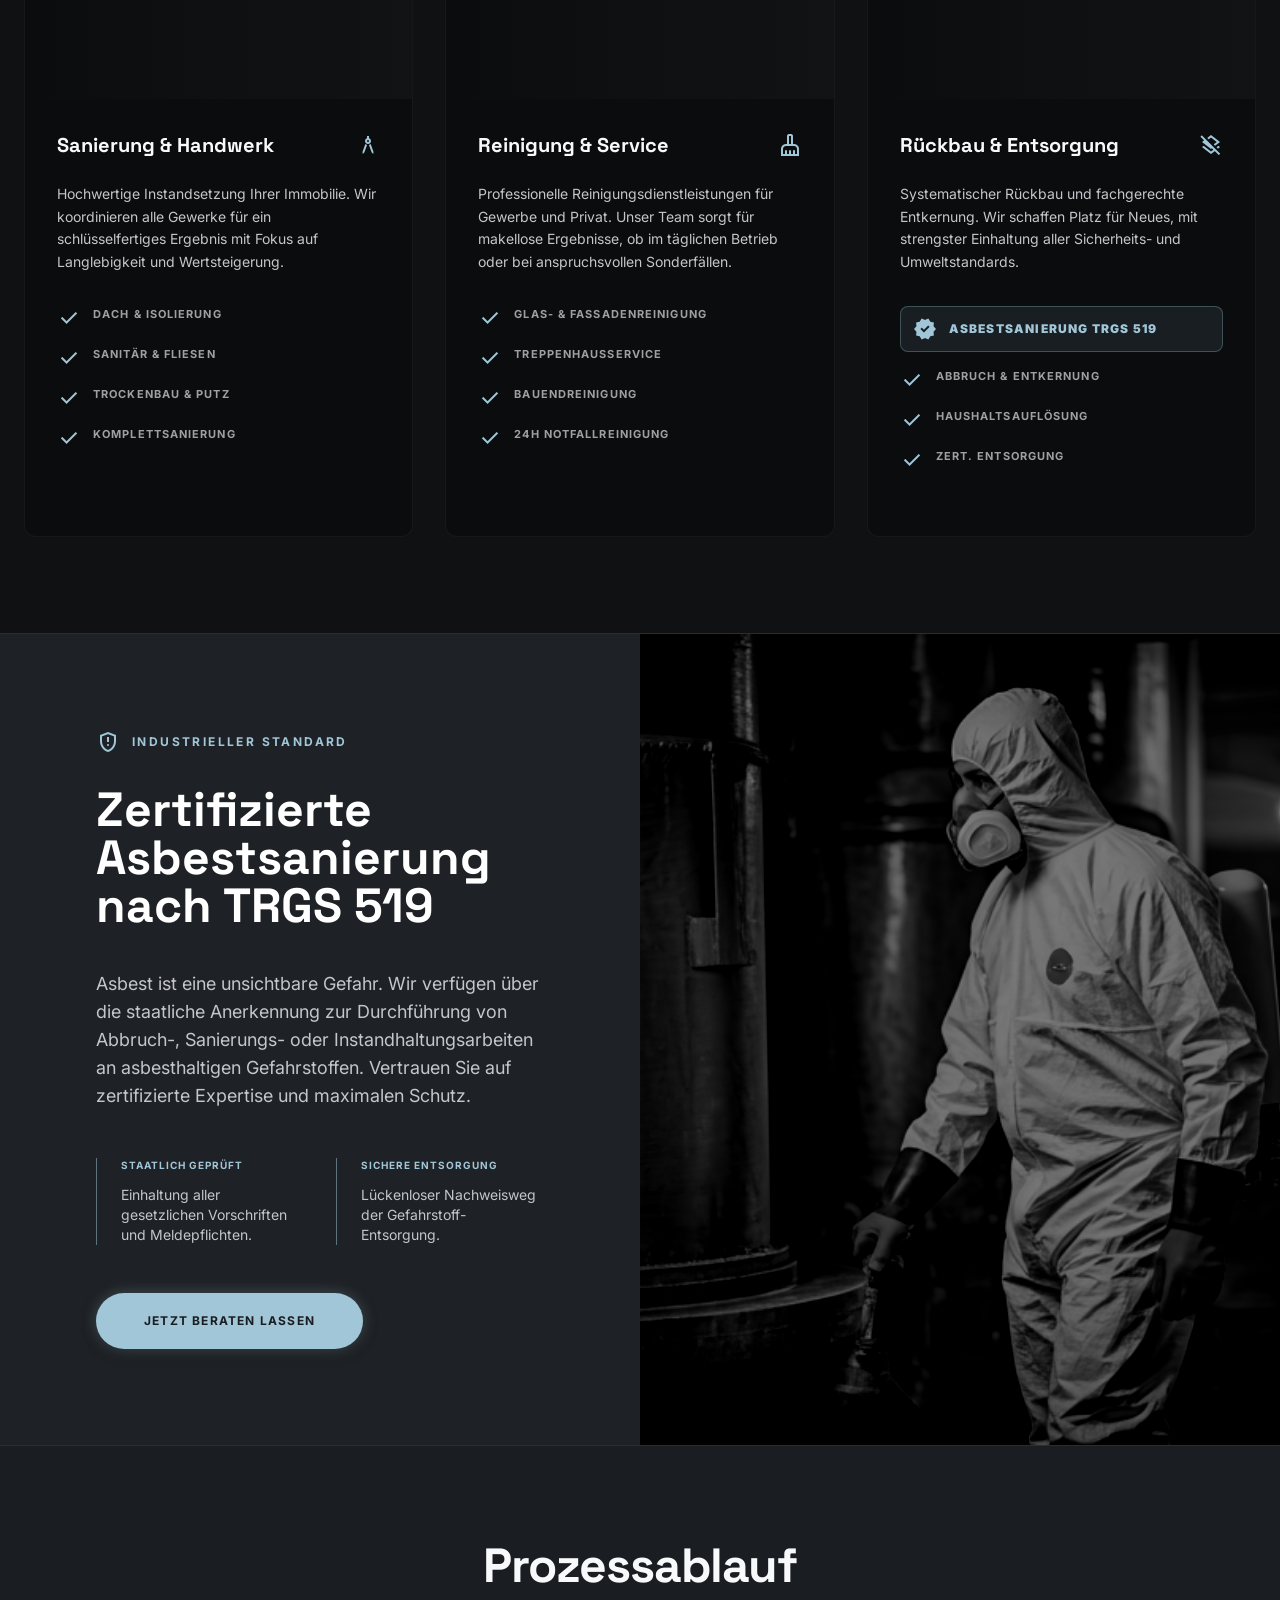
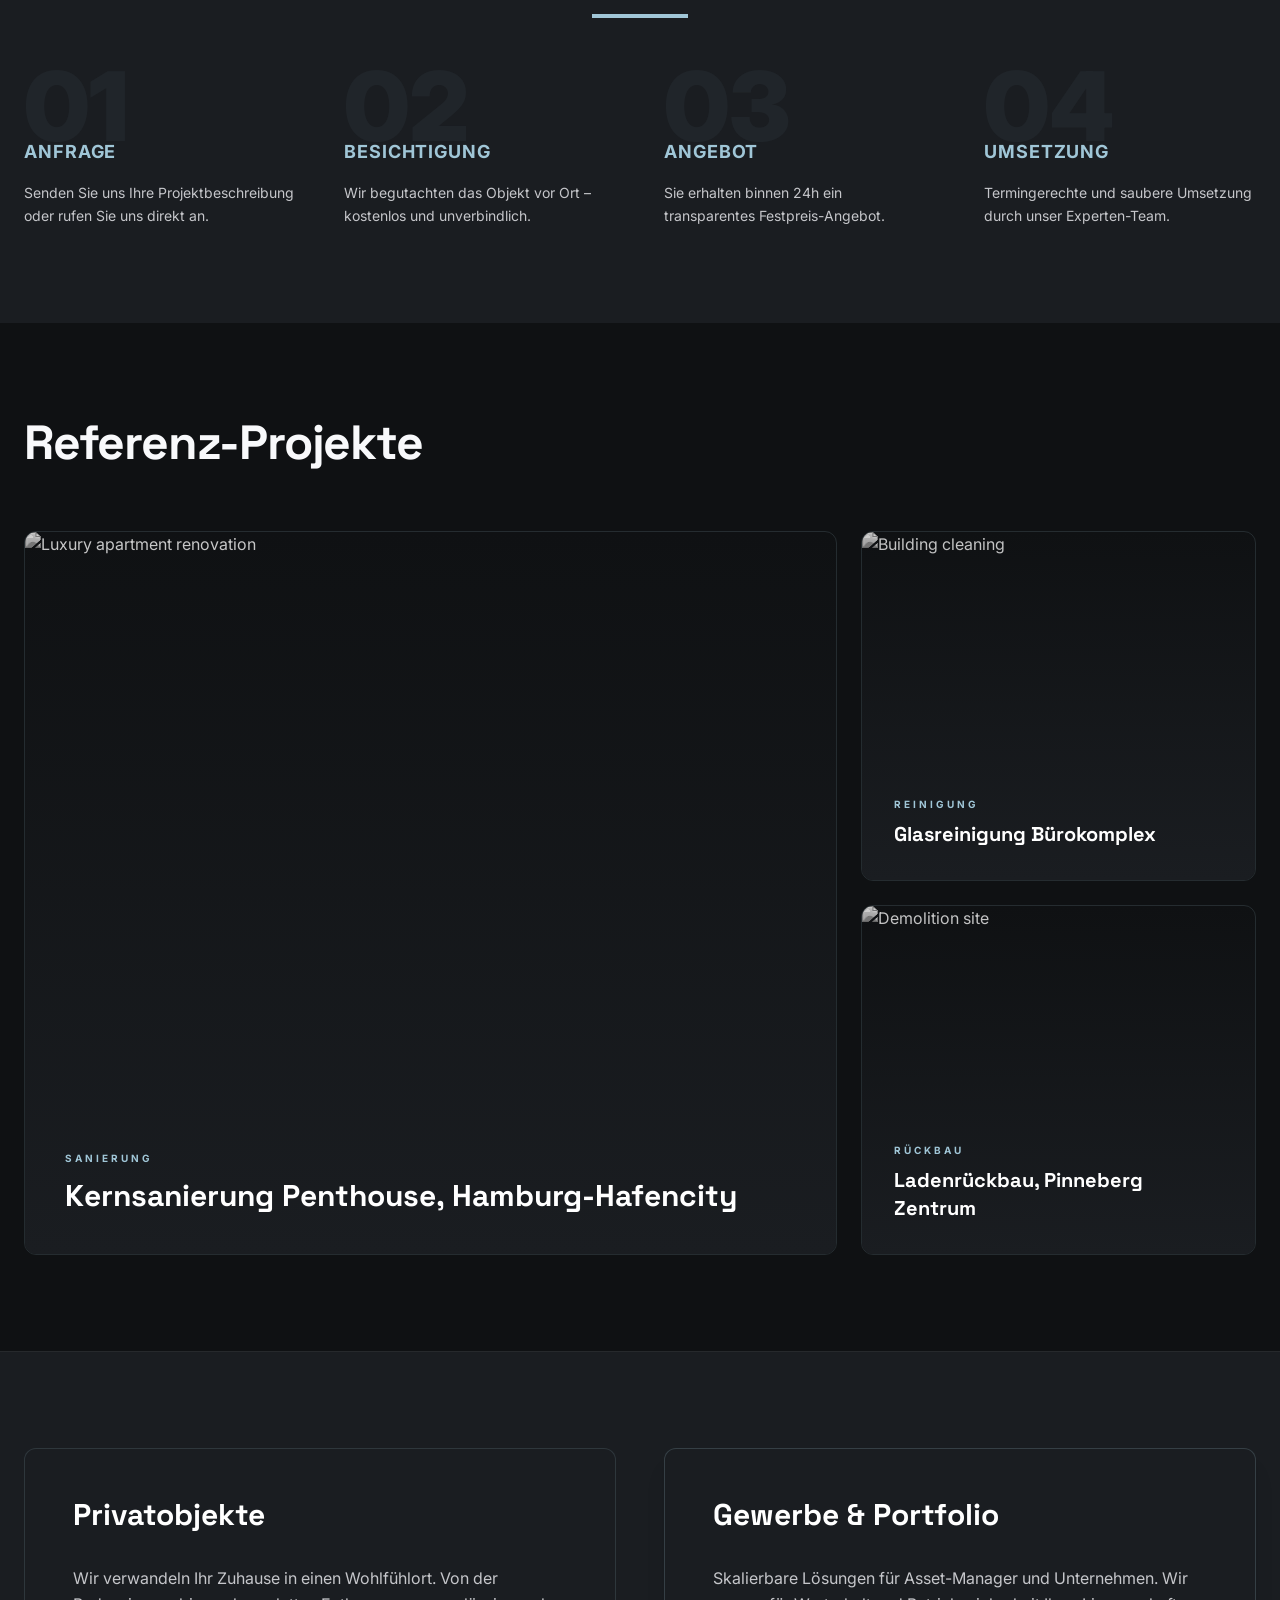
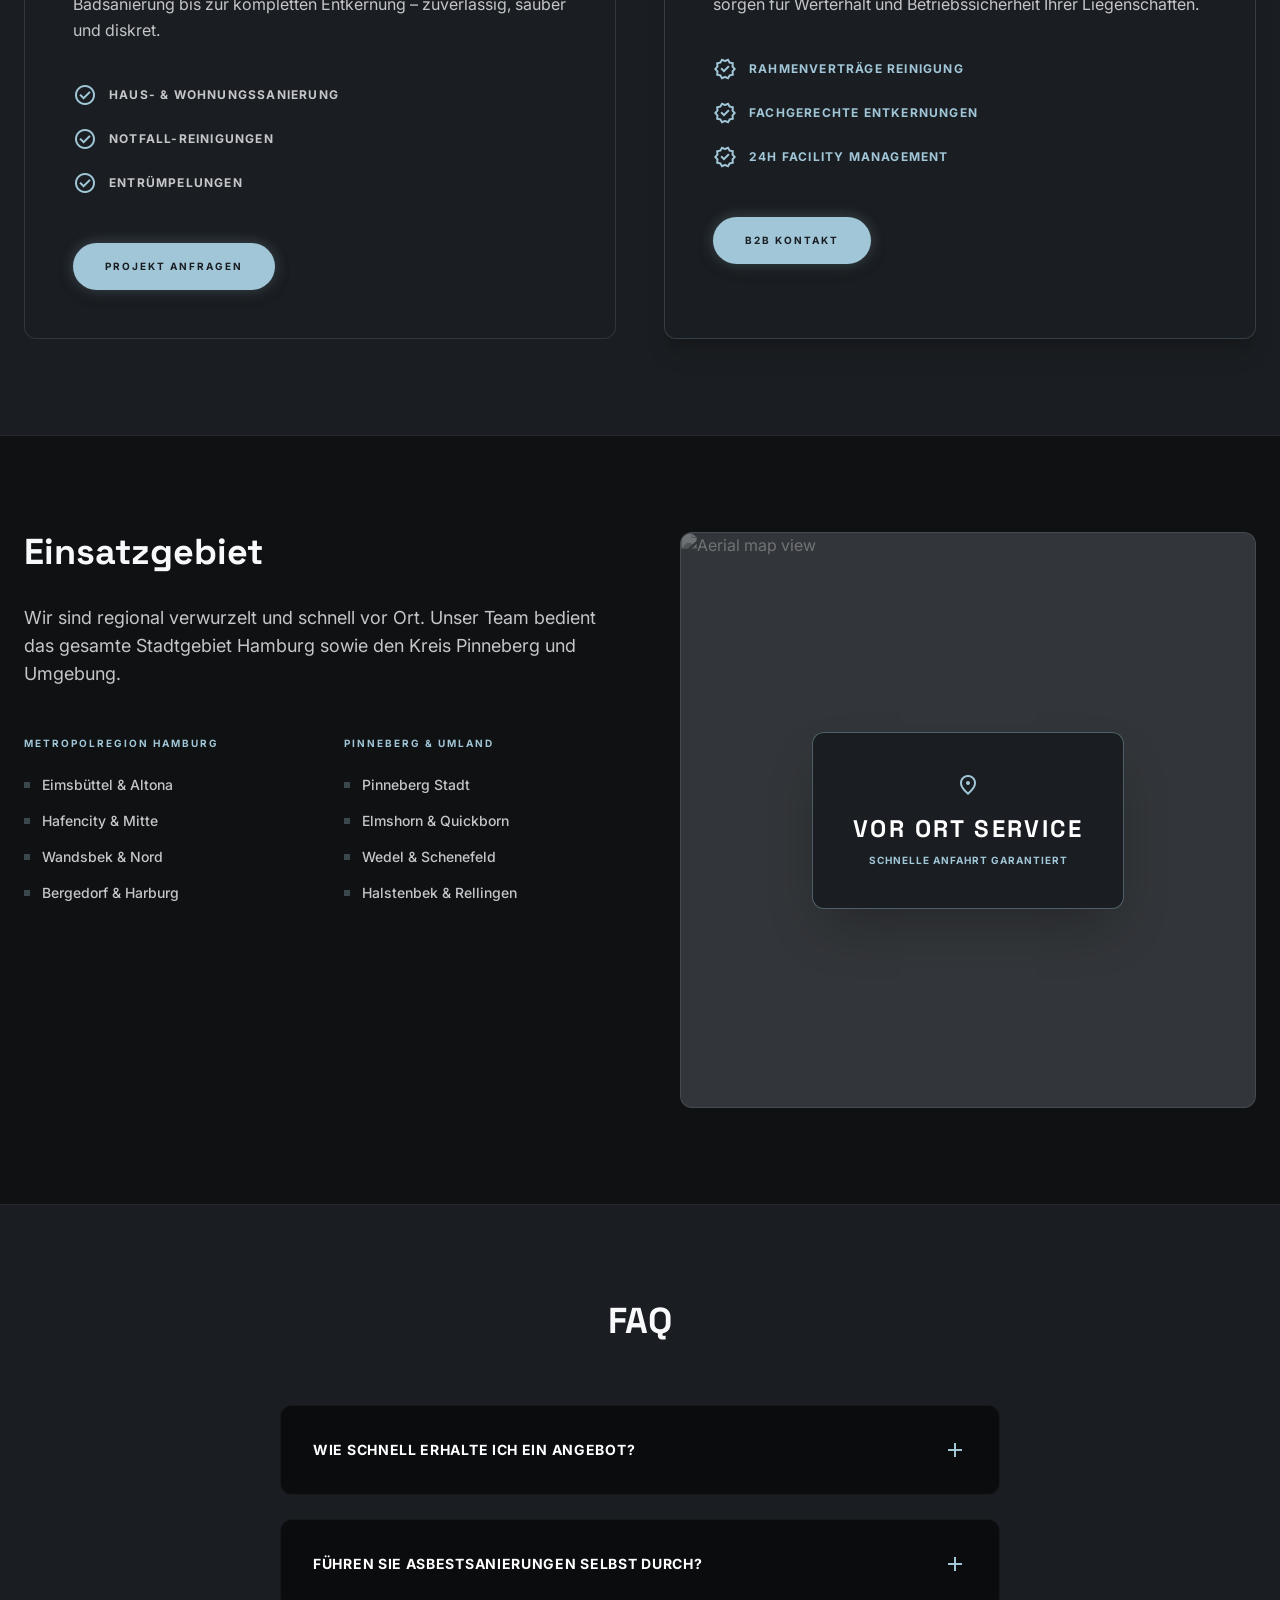
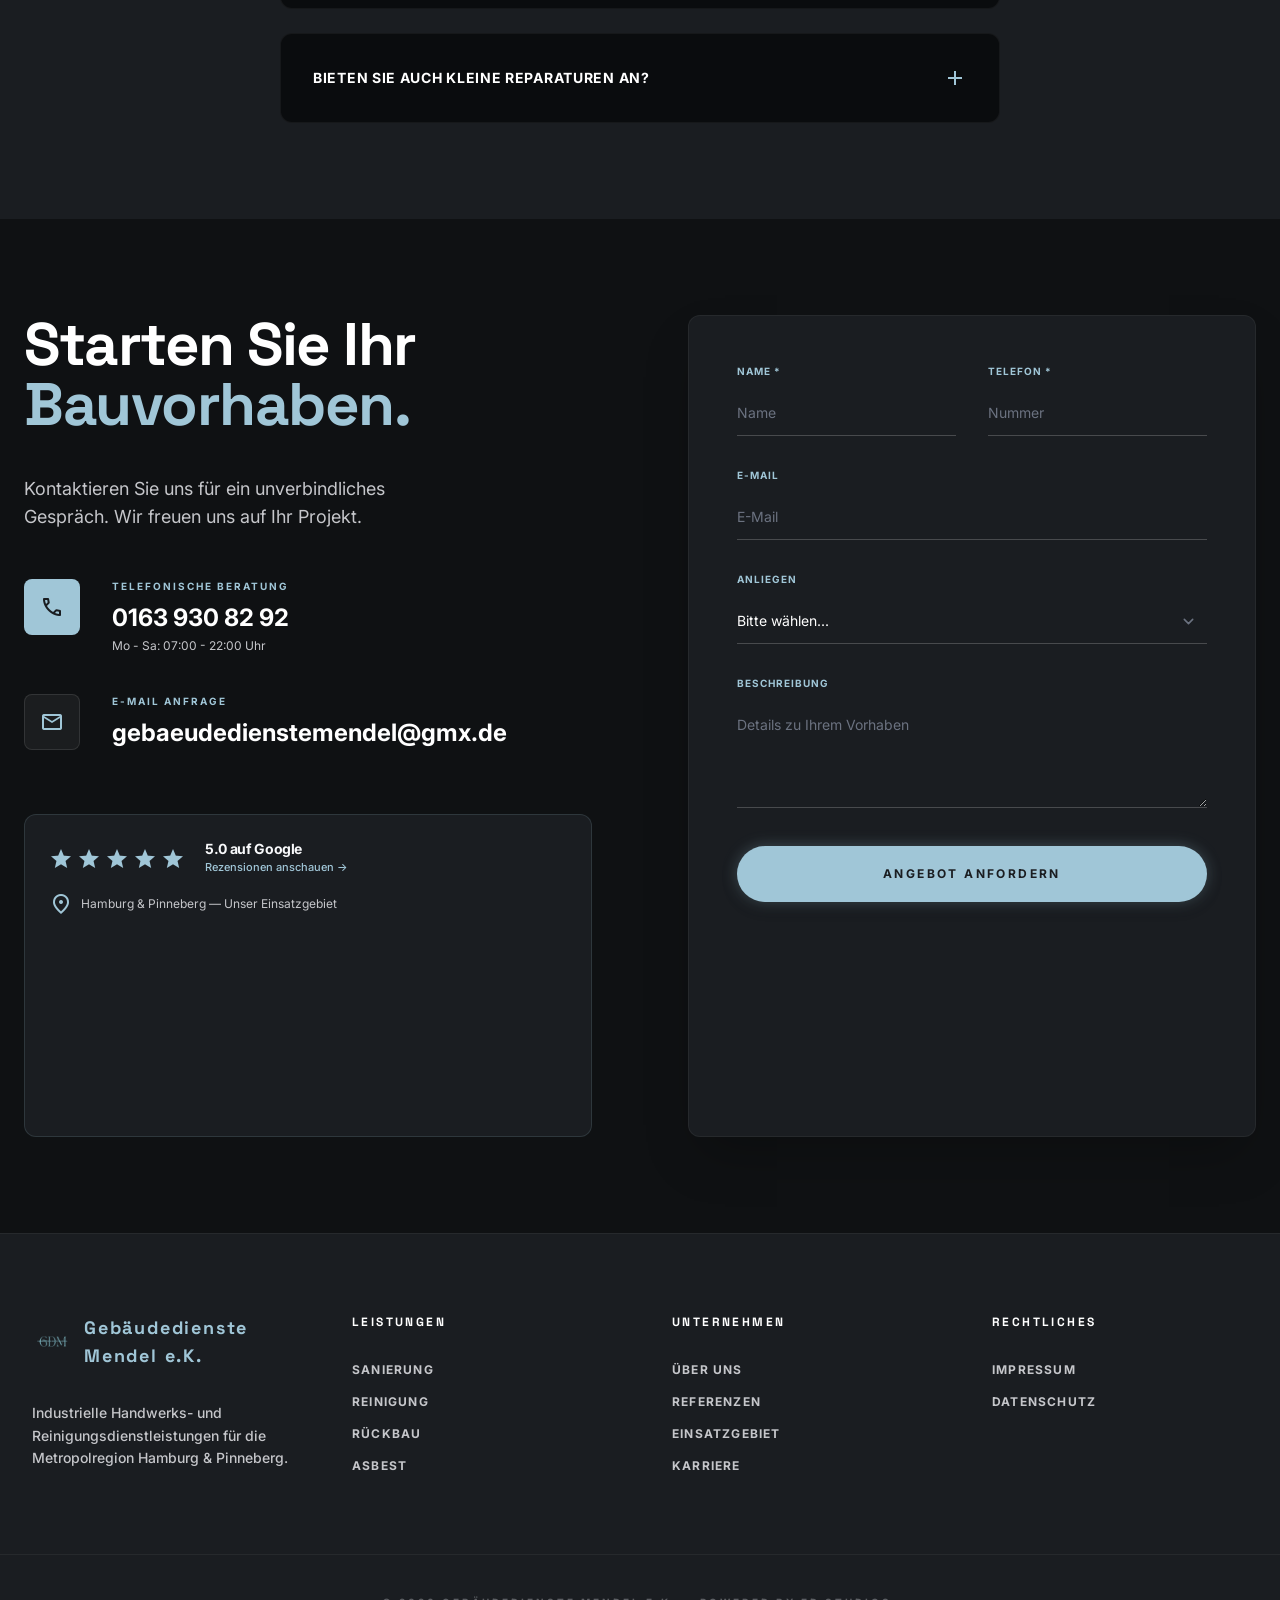
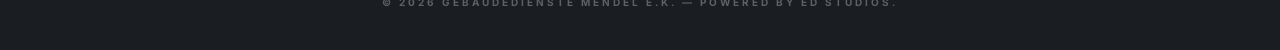
==== commit 1750d55c: "Major mobile performance optimization - Replace 400KB Tailwind CDN with 33KB production build (purge" ====
--- a/index.html
+++ b/index.html
@@ -8,76 +8,8 @@
 <link rel="preconnect" href="https://fonts.googleapis.com">
 <link rel="preconnect" href="https://fonts.gstatic.com" crossorigin>
 <link rel="preconnect" href="https://lh3.googleusercontent.com">
-<link rel="dns-prefetch" href="https://cdn.tailwindcss.com">
-<script src="https://cdn.tailwindcss.com?plugins=forms,container-queries"></script>
-<link href="https://fonts.googleapis.com/css2?family=Space+Grotesk:wght@400;700&family=Inter:wght@400;500;600;700;800;900&display=swap" rel="stylesheet">
-<link href="https://fonts.googleapis.com/css2?family=Material+Symbols+Outlined:opsz,wght,FILL,GRAD@20..48,100..700,0..1,-50..200&icon_names=add,architecture,arrow_forward,bolt,call,chat,check,check_circle,cleaning_services,close,emergency,gpp_maybe,handyman,layers_clear,location_on,mail,payments,request_quote,shield,star,verified,verified_user&display=swap" rel="stylesheet">
-<script>
-    tailwind.config = {
-        darkMode: "class",
-        theme: {
-            extend: {
-                colors: {
-                    "primary": "#1A1D21",
-                    "secondary": "#A0C6D7",
-                    "accent": "#A0C6D7",
-                    "tertiary-container": "#141c2f",
-                    "error-container": "#ffdad6",
-                    "on-error-container": "#93000a",
-                    "primary-fixed": "#e1e2e8",
-                    "surface-container-high": "#e7e8ea",
-                    "background": "#0F1113",
-                    "surface-bright": "#1A1D21",
-                    "on-primary-container": "#A0C6D7",
-                    "outline": "#75777b",
-                    "error": "#ba1a1a",
-                    "inverse-surface": "#f8f9fb",
-                    "secondary-container": "#A0C6D7",
-                    "on-secondary-container": "#0F1113",
-                    "tertiary-fixed-dim": "#bec6e0",
-                    "on-primary": "#ffffff",
-                    "on-tertiary-fixed-variant": "#3f465c",
-                    "on-primary-fixed-variant": "#44474b",
-                    "primary-fixed-dim": "#c5c6cc",
-                    "primary-container": "#1A1D21",
-                    "surface-dim": "#121417",
-                    "on-surface-variant": "#C5C6CA",
-                    "on-tertiary-container": "#7c849c",
-                    "on-tertiary": "#ffffff",
-                    "surface-container-lowest": "#0A0C0E",
-                    "surface-variant": "#2e3132",
-                    "inverse-primary": "#c5c6cc",
-                    "on-background": "#f8f9fb",
-                    "surface-container-low": "#1A1D21",
-                    "surface-container": "#1E2125",
-                    "on-secondary": "#0F1113",
-                    "on-primary-fixed": "#191c20",
-                    "surface": "#1A1D21",
-                    "inverse-on-surface": "#191c1e",
-                    "surface-tint": "#A0C6D7",
-                    "tertiary": "#00020a",
-                    "outline-variant": "#45474a",
-                    "on-surface": "#f8f9fb",
-                    "surface-container-highest": "#2e3132",
-                    "on-error": "#ffffff"
-                },
-                borderRadius: {
-                    DEFAULT: "0px",
-                    lg: "0.5rem",
-                    xl: "0.75rem",
-                    "2xl": "1rem",
-                    "3xl": "1.5rem",
-                    full: "9999px"
-                },
-                fontFamily: {
-                    headline: ["Space Grotesk"],
-                    body: ["Inter"],
-                    label: ["Inter"]
-                }
-            }
-        }
-    }
-</script>
+<link rel="stylesheet" href="assets/tailwind.min.css">
+<link href="https://fonts.googleapis.com/css2?family=Space+Grotesk:wght@400;700&family=Inter:wght@400;500;600;700;800;900&family=Material+Symbols+Outlined:opsz,wght,FILL,GRAD@20..48,100..700,0..1,-50..200&icon_names=add,architecture,arrow_forward,bolt,call,chat,check,check_circle,cleaning_services,close,emergency,gpp_maybe,handyman,layers_clear,location_on,mail,payments,request_quote,shield,star,verified,verified_user&display=swap" rel="stylesheet">
 <style>
     html, body { overflow-x: clip; max-width: 100%; }
     .material-symbols-outlined {
@@ -370,7 +302,10 @@
 <section class="pt-28 sm:pt-40 pb-20 sm:pb-24 relative overflow-hidden min-h-[90vh] flex items-center">
 <!-- Video Background -->
 <div class="absolute inset-0 z-0">
-    <video autoplay muted loop playsinline preload="metadata" class="w-full h-full object-cover" poster="">
+    <!-- Mobile: static image instead of video (saves 5.6MB) -->
+    <img src="assets/sanierung-handwerk.jpg" alt="" class="md:hidden w-full h-full object-cover" loading="eager">
+    <!-- Desktop: autoplay video -->
+    <video autoplay muted loop playsinline preload="metadata" class="hidden md:block w-full h-full object-cover" poster="assets/sanierung-handwerk.jpg">
         <source src="assets/video-header-neu.mp4" type="video/mp4">
     </video>
     <div class="absolute inset-0 bg-gradient-to-r from-background/80 via-background/60 to-transparent"></div>
